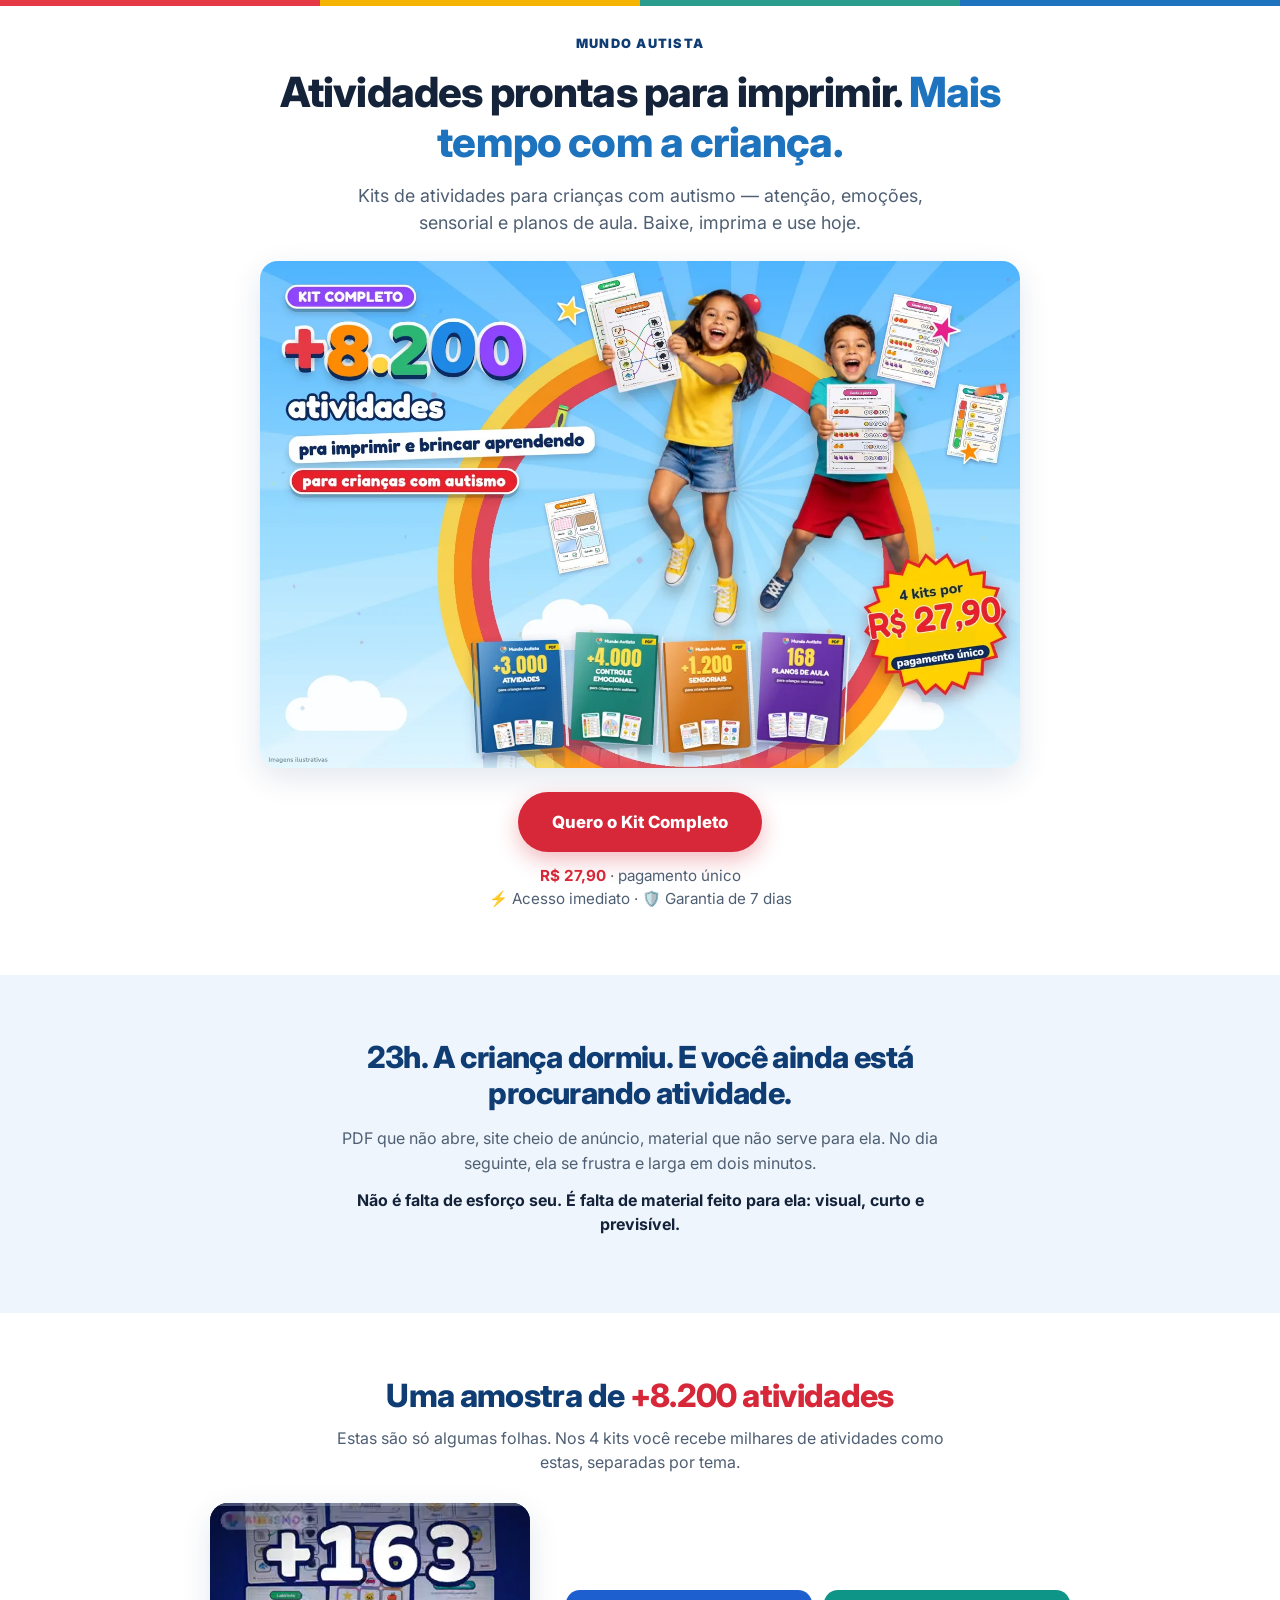
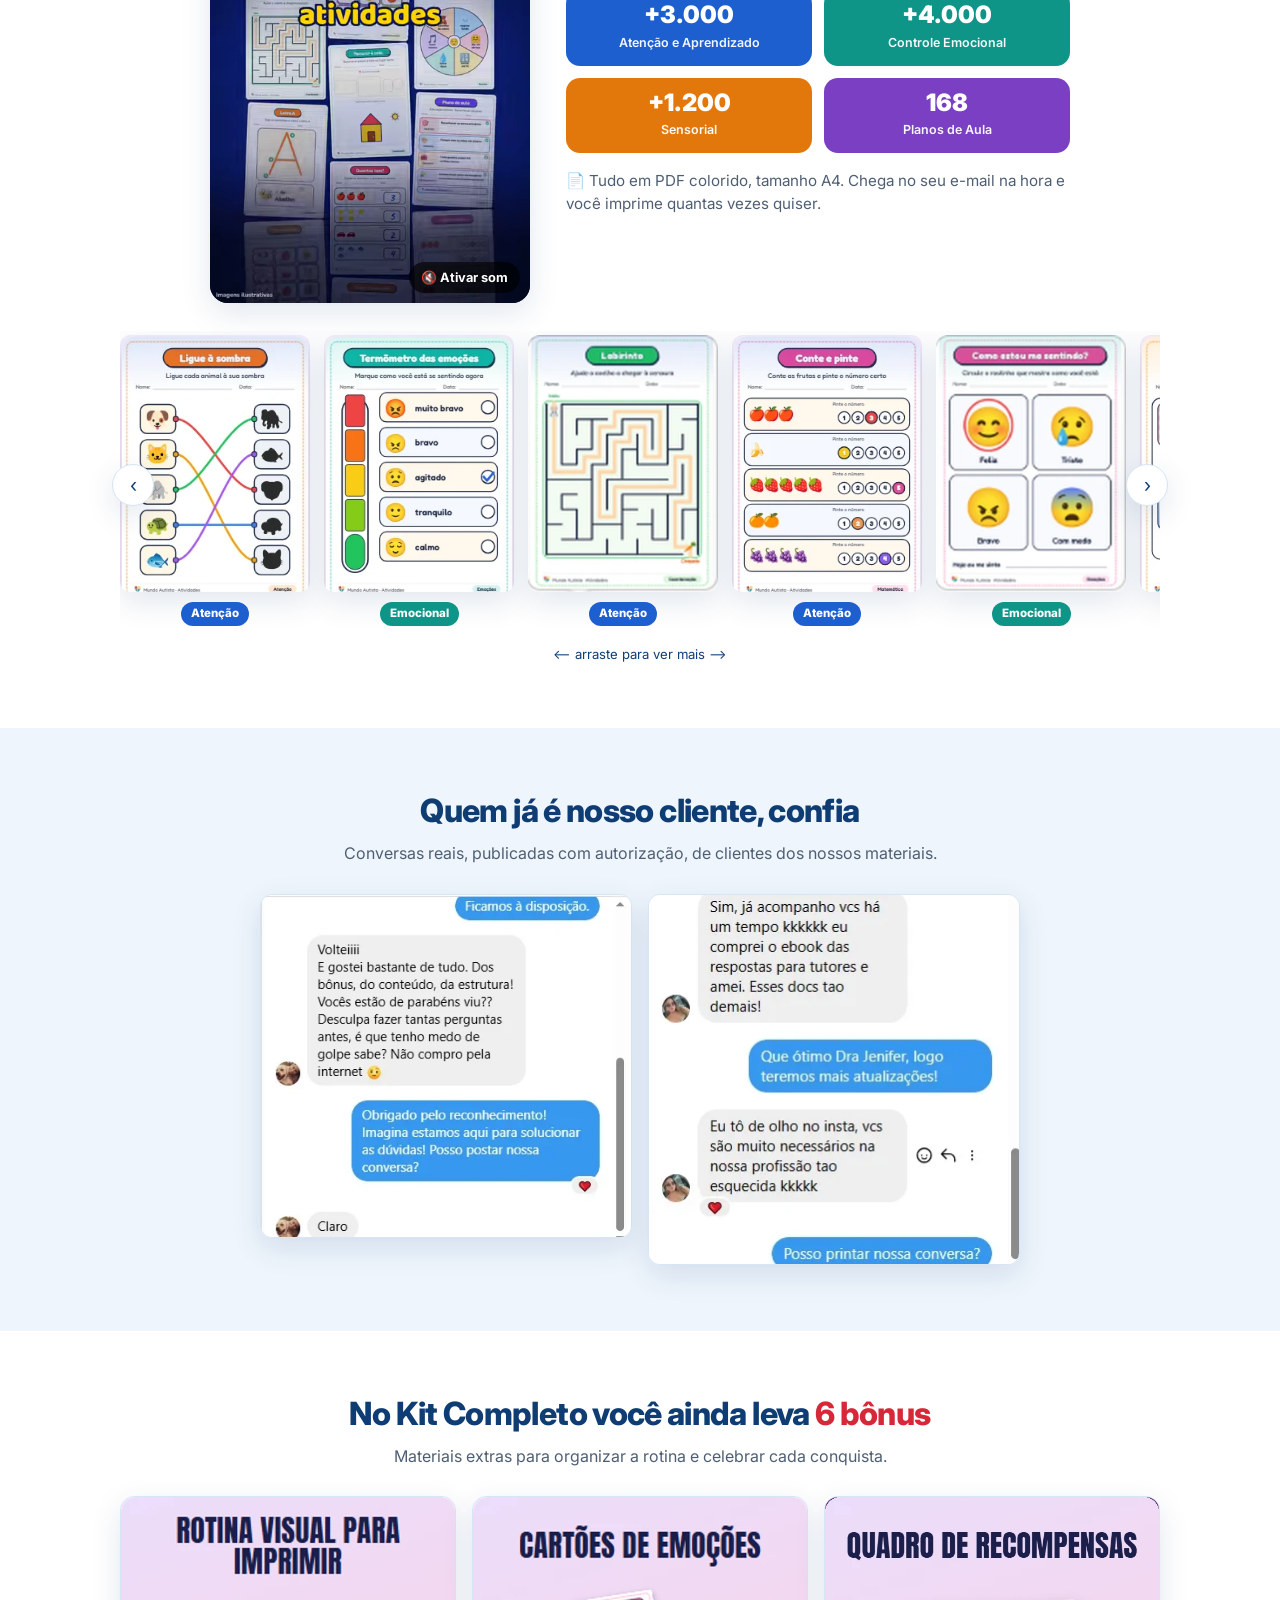
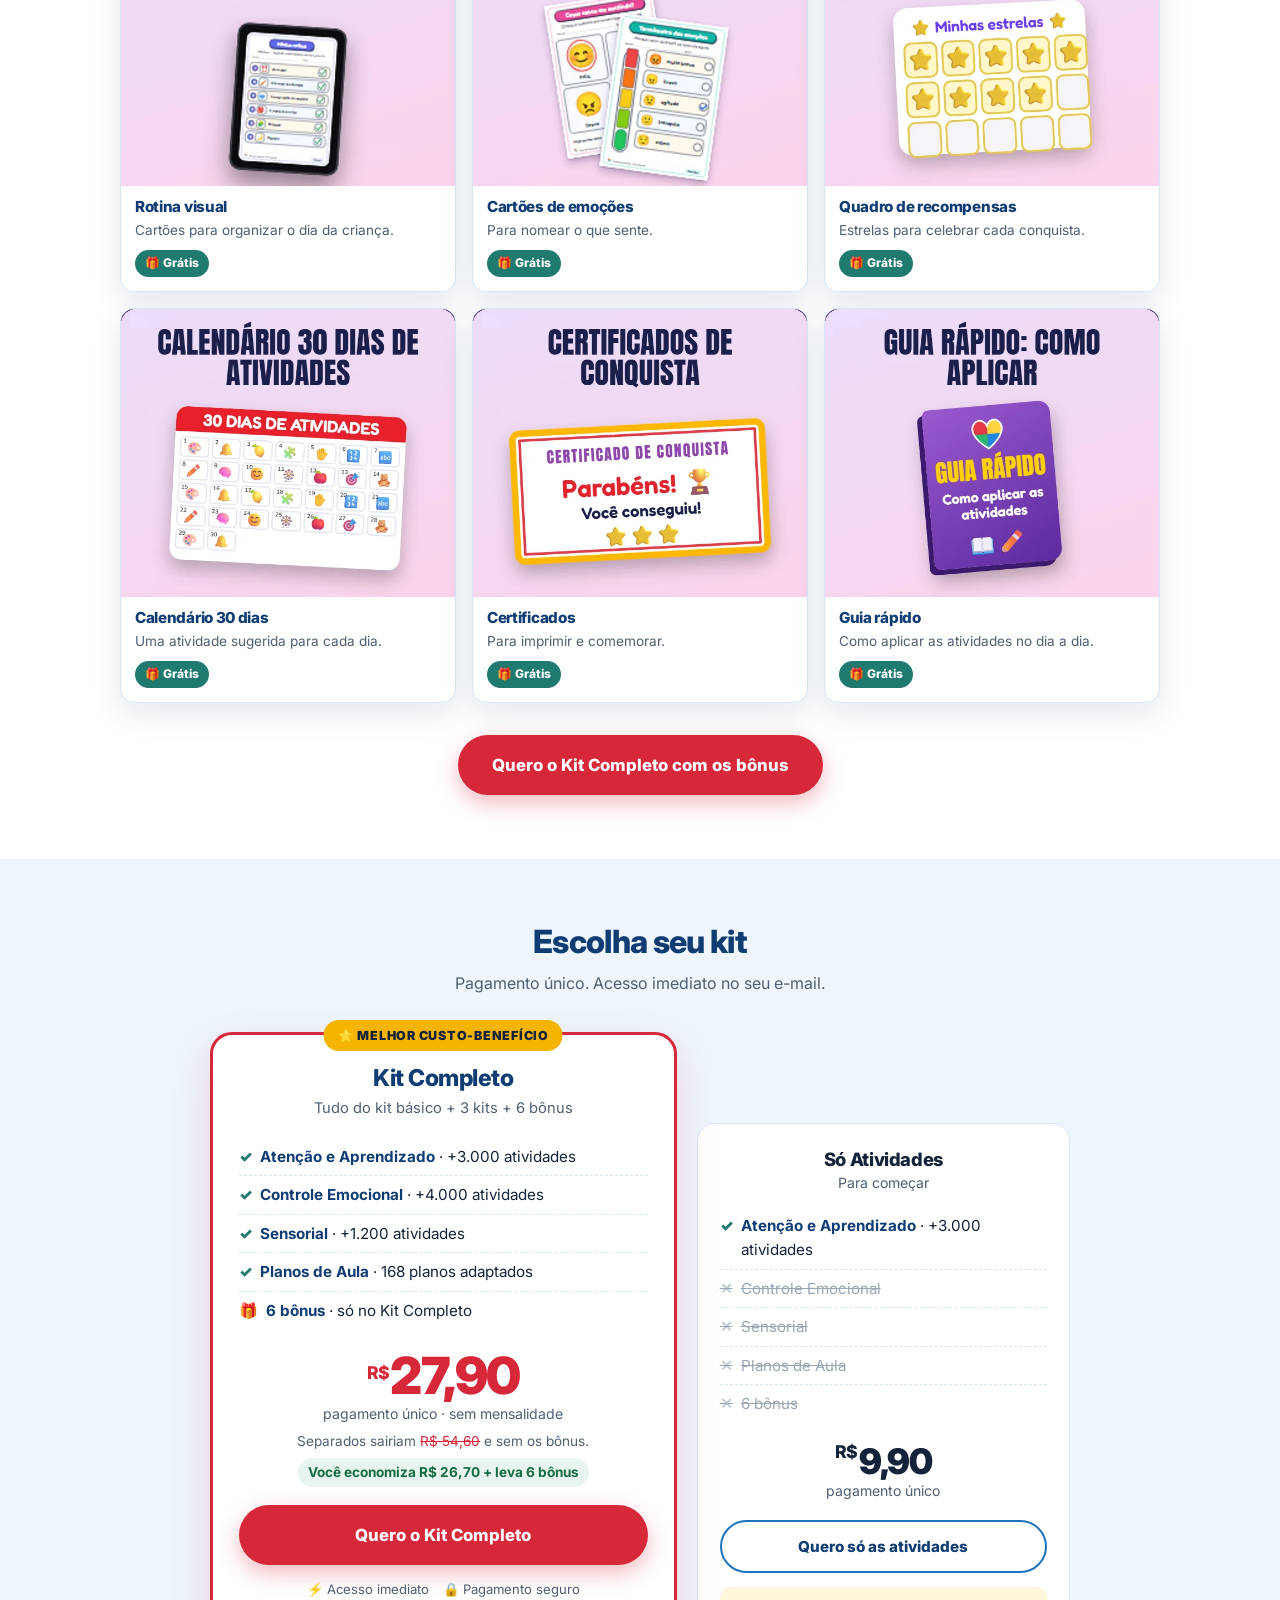
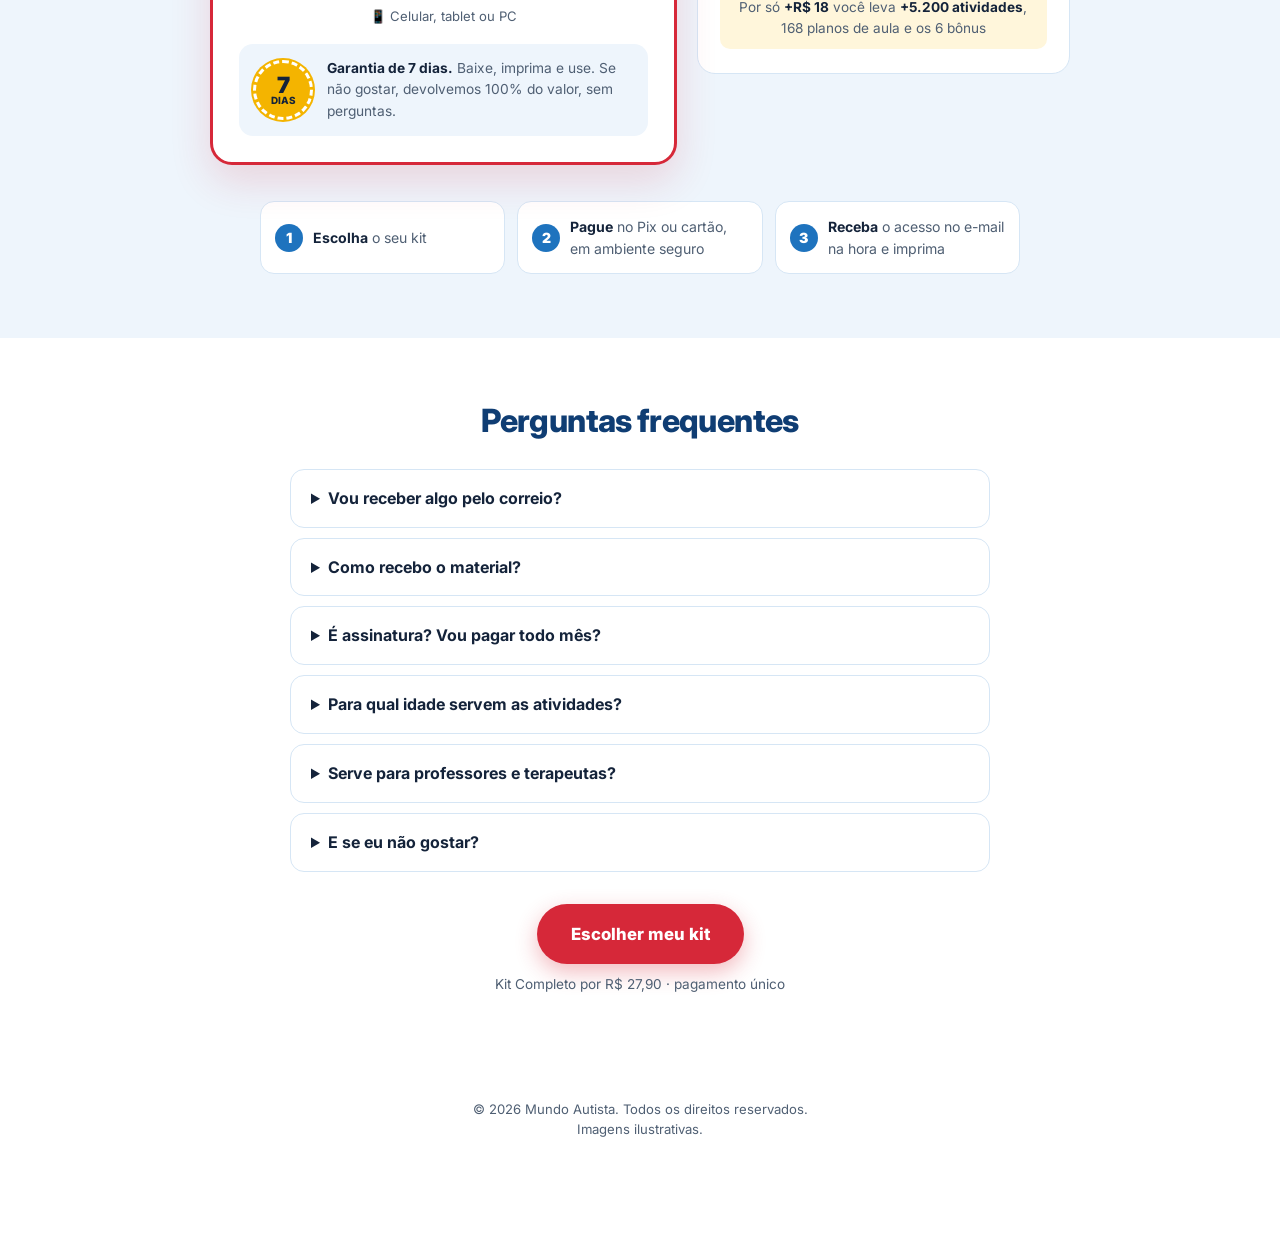
==== index.html @ b713f378 "Remove 3 prints de depoimento (Dr. Renan, contrato de hospedagem, Canva) Co-Authored-By: Claude Opus" ====
<!doctype html>
<html lang="pt-BR">
<head>
<meta charset="utf-8">
<meta name="viewport" content="width=device-width, initial-scale=1">
<title>Mundo Autista — Atividades prontas para imprimir</title>
<meta name="description" content="Kits de atividades para crianças com autismo: atenção, emoções, sensorial e planos de aula. Baixe, imprima e use hoje. A partir de R$ 9,90.">
<link rel="preconnect" href="https://fonts.googleapis.com">
<link rel="preconnect" href="https://fonts.gstatic.com" crossorigin>
<link href="https://fonts.googleapis.com/css2?family=Inter:wght@400;600;700;800;900&display=swap" rel="stylesheet">
<style>
:root {
  --azul:        #1E73BE;
  --azul-escuro: #0F3D73;
  --azul-50:     #EEF5FC;
  --azul-100:    #DCEBF8;
  --borda:       #D6E6F5;
  --texto:       #14233A;
  --texto-suave: #4F5F73;

  /* Cores do criativo: preço e compra */
  --vermelho:    #D62839;
  --vermelho-esc:#B01E2E;
  --amarelo:     #F4B400;
  --verde:       #1F7A70;

  --puzzle: linear-gradient(90deg, #E63946 0 25%, #F4B400 25% 50%, #2A9D8F 50% 75%, #1E73BE 75%);
  --fonte: Inter, 'Segoe UI', -apple-system, sans-serif;
  --raio: 18px;
  --sombra: 0 10px 30px rgba(15, 61, 115, 0.12);
  --secao: 64px;
}

* { box-sizing: border-box; margin: 0; padding: 0; }
body { font-family: var(--fonte); color: var(--texto); background: #fff; line-height: 1.55; }
body::before { content: ""; display: block; height: 6px; background: var(--puzzle); }
img, video { max-width: 100%; display: block; }
h1, h2, h3, h4 { font-weight: 800; letter-spacing: -0.02em; line-height: 1.2; }

.container { max-width: 1080px; margin: 0 auto; padding: 0 20px; }
section { padding: var(--secao) 0; }
.suave { background: var(--azul-50); }
.titulo { text-align: center; font-size: 2rem; color: var(--azul-escuro); margin-bottom: 10px; }
.titulo mark { background: none; color: var(--vermelho); }
.sub { text-align: center; color: var(--texto-suave); max-width: 620px; margin: 0 auto; }

/* Botão de compra */
.btn {
  display: inline-block; background: var(--vermelho); color: #fff; text-decoration: none;
  font-weight: 800; font-size: 1.05rem; padding: 17px 34px; border-radius: 999px;
  box-shadow: 0 8px 22px rgba(214, 40, 57, 0.32); transition: transform .15s ease, background .15s ease;
}
.btn:hover { transform: translateY(-2px); background: var(--vermelho-esc); }
.btn.bloco { display: block; text-align: center; width: 100%; }
.btn.secundario { background: #fff; color: var(--azul-escuro); border: 2px solid var(--azul); box-shadow: none; padding: 13px 24px; font-size: 0.95rem; }
.btn.secundario:hover { background: var(--azul-50); }
.cta { text-align: center; margin-top: 32px; }
.nota { margin-top: 10px; font-size: 0.85rem; color: var(--texto-suave); }

/* Hero */
.hero { padding: 28px 0 var(--secao); text-align: center; }
.marca { font-weight: 900; font-size: 0.8rem; letter-spacing: 0.1em; text-transform: uppercase; color: var(--azul-escuro); margin-bottom: 14px; }
.hero h1 { font-size: 2.6rem; max-width: 760px; margin: 0 auto 14px; }
.hero h1 span { color: var(--azul); }
.hero .sub { font-size: 1.12rem; margin-bottom: 24px; }
.preco-hero { margin-top: 12px; font-size: 0.95rem; color: var(--texto-suave); }
.preco-hero strong { color: var(--vermelho); }
.hero .mockup { width: 100%; height: auto; max-width: 760px; margin: 4px auto 24px; border-radius: var(--raio); box-shadow: var(--sombra); }

/* Dor + vídeo */
.dor { max-width: 680px; margin: 0 auto; text-align: center; }
.dor h2 { font-size: 1.9rem; color: var(--azul-escuro); margin-bottom: 14px; }
.dor p { color: var(--texto-suave); margin-bottom: 12px; }
.dor p strong { color: var(--texto); }

.video { position: relative; border-radius: var(--raio); overflow: hidden; box-shadow: var(--sombra); background: #0F1B2D; }
.video video { width: 100%; height: auto; }
.video.vertical { aspect-ratio: 9 / 16; }
.video.quadrado { aspect-ratio: 1 / 1; }
.video video { width: 100%; height: 100%; object-fit: cover; }
.som {
  position: absolute; right: 10px; bottom: 10px; border: 0; cursor: pointer;
  background: rgba(0,0,0,0.65); color: #fff; font: 700 0.8rem var(--fonte);
  padding: 8px 12px; border-radius: 999px;
}

/* Carrossel */
.carrossel-wrap { position: relative; margin-top: 28px; }
.carrossel {
  display: flex; gap: 14px; overflow-x: auto; scroll-snap-type: x mandatory;
  padding: 4px 4px 12px; cursor: grab; user-select: none; scrollbar-width: none;
}
.carrossel::-webkit-scrollbar { display: none; }
.carrossel.arrastando { cursor: grabbing; scroll-snap-type: none; }
.carrossel img { width: 190px; height: auto; border-radius: 10px; box-shadow: var(--sombra); pointer-events: none; }
.seta {
  position: absolute; top: 50%; transform: translateY(-50%); z-index: 5;
  width: 42px; height: 42px; border-radius: 50%; border: 1px solid var(--borda);
  background: #fff; box-shadow: var(--sombra); cursor: pointer;
  font-size: 1.2rem; color: var(--azul-escuro); font-family: inherit;
}
.seta.esq { left: -8px; } .seta.dir { right: -8px; }
.dica { text-align: center; font-size: 0.82rem; color: var(--azul-escuro); margin-top: 6px; }


/* Amostra: números por kit + etiquetas nas folhas */
.amostra { display: grid; grid-template-columns: 320px 1fr; gap: 36px; align-items: center; max-width: 860px; margin: 28px auto 0; }
.video.retrato { aspect-ratio: 4 / 5; }
.numeros { display: grid; grid-template-columns: repeat(2, 1fr); gap: 12px; }
.amostra-txt { margin-top: 16px; color: var(--texto-suave); font-size: 0.95rem; }
.num { border-radius: 14px; padding: 12px 8px; text-align: center; color: #fff; }
.num strong { display: block; font-size: 1.5rem; font-weight: 900; line-height: 1.1; }
.num span { font-size: 0.78rem; font-weight: 600; opacity: 0.95; }
.n-atencao, .t-atencao { background: #1E5FD0; }
.n-emocional, .t-emocional { background: #0F9488; }
.n-sensorial, .t-sensorial { background: #E2780B; }
.n-planos, .t-planos { background: #7B3FC4; }
.folha { flex: 0 0 auto; scroll-snap-align: start; align-self: flex-start; }
.carrossel .folha img { width: 190px; aspect-ratio: 238 / 322; object-fit: cover; object-position: top; }
.tag { display: table; margin: 10px auto 0; color: #fff; font-size: 0.72rem; font-weight: 800; padding: 3px 10px; border-radius: 999px; }
.folha.mais {
  width: 190px; border-radius: 10px; text-decoration: none; color: #fff; padding: 20px;
  background: linear-gradient(160deg, var(--azul-escuro), var(--azul));
  display: flex; flex-direction: column; justify-content: center; align-items: center; text-align: center; gap: 6px; box-shadow: var(--sombra);
}
.folha.mais strong { font-size: 2.2rem; font-weight: 900; line-height: 1; }
.folha.mais span { font-size: 0.9rem; }
.folha.mais em { font-style: normal; font-weight: 800; margin-top: 10px; background: #fff; color: var(--azul-escuro); padding: 8px 14px; border-radius: 999px; font-size: 0.85rem; }
.formato { text-align: center; margin-top: 14px; font-size: 0.88rem; color: var(--texto-suave); }
@media (max-width: 860px) {
  .amostra { grid-template-columns: 1fr; gap: 20px; }
  .amostra .video { max-width: 340px; width: 100%; margin: 0 auto; }
  .amostra-txt { text-align: center; }
}
@media (max-width: 600px) {
  .carrossel .folha img, .folha.mais { width: 150px; }
}

/* Depoimentos */
.depoimentos { columns: 2; column-gap: 16px; margin-top: 28px; max-width: 760px; margin-left: auto; margin-right: auto; }
.depoimentos img { width: 100%; margin-bottom: 16px; break-inside: avoid; border-radius: 12px; border: 1px solid var(--borda); box-shadow: var(--sombra); }

/* Oferta */
.combo {
  position: relative; background: #fff; border: 3px solid var(--vermelho); border-radius: 22px;
  padding: 30px 26px 26px; box-shadow: 0 16px 40px rgba(214, 40, 57, 0.16);
}
.selo-top {
  position: absolute; top: -15px; left: 50%; transform: translateX(-50%); white-space: nowrap;
  background: var(--amarelo); color: var(--texto); font-weight: 900; font-size: 0.78rem;
  letter-spacing: 0.06em; text-transform: uppercase; padding: 6px 14px; border-radius: 999px;
}
.combo h3 { font-size: 1.45rem; text-align: center; color: var(--azul-escuro); }
.combo .resumo { text-align: center; color: var(--texto-suave); font-size: 0.92rem; margin: 4px 0 18px; }
.lista { list-style: none; margin-bottom: 20px; }
.lista li { padding: 7px 0; border-bottom: 1px dashed var(--borda); font-size: 0.95rem; display: flex; gap: 8px; }
.lista li:last-child { border-bottom: 0; }
.lista li::before { content: "✓"; color: var(--verde); font-weight: 900; }
.lista li.extra::before { content: "🎁"; }
.lista b { color: var(--azul-escuro); }
.preco { text-align: center; margin-bottom: 18px; }
.preco .de { color: var(--texto-suave); font-size: 0.95rem; }
.preco .de s { color: var(--vermelho); }
.preco .por { font-size: 3.2rem; font-weight: 900; color: var(--vermelho); letter-spacing: -0.03em; line-height: 1.05; }
.preco .por small { font-size: 1.1rem; font-weight: 800; vertical-align: 0.9em; margin-right: 2px; }
.preco .economia { margin-top: 6px; font-size: 0.85rem; color: var(--texto-suave); }
.preco .economia s { color: var(--vermelho); }
.preco .economize { display: inline-block; margin-top: 6px; background: #E8F5EE; color: #146C43; padding: 4px 10px; border-radius: 999px; font-size: 0.85rem; }
.preco .unico { font-size: 0.88rem; color: var(--texto-suave); }
.confianca { display: flex; flex-wrap: wrap; justify-content: center; gap: 6px 14px; margin-top: 14px; font-size: 0.82rem; color: var(--texto-suave); }

.garantia { display: flex; gap: 14px; align-items: center; margin-top: 18px; padding: 14px; background: var(--azul-50); border-radius: 14px; font-size: 0.86rem; color: var(--texto-suave); }
.garantia strong { color: var(--texto); }
.selo-7 {
  flex-shrink: 0; width: 60px; height: 60px; border-radius: 50%; background: var(--amarelo); color: var(--texto);
  display: flex; flex-direction: column; align-items: center; justify-content: center; line-height: 1;
  border: 3px dashed #fff; box-shadow: 0 0 0 2px var(--amarelo);
}
.selo-7 strong { font-size: 1.4rem; font-weight: 900; }
.selo-7 span { font-size: 0.62rem; font-weight: 800; text-transform: uppercase; }

.avulsos-titulo { font-size: 1rem; text-align: center; color: var(--texto-suave); margin: 40px 0 16px; font-weight: 700; }
.avulsos { display: grid; grid-template-columns: repeat(4, 1fr); gap: 14px; }
.kit { background: #fff; border: 1px solid var(--borda); border-radius: 14px; overflow: hidden; display: flex; flex-direction: column; }
.kit img { width: 100%; aspect-ratio: 300 / 338; object-fit: cover; }
.kit .info { padding: 12px 14px 14px; display: flex; flex-direction: column; gap: 8px; flex: 1; }
.kit h4 { font-size: 0.95rem; color: var(--azul-escuro); }
.kit .qtd { font-size: 0.82rem; color: var(--texto-suave); }
.kit .valor { font-weight: 900; font-size: 1.25rem; color: var(--texto); margin-top: auto; }


/* Duas opções: completo (destaque) x básico */
.oferta { display: grid; grid-template-columns: 1.25fr 1fr; gap: 20px; align-items: center; max-width: 860px; margin: 36px auto 0; }
.basico { background: #fff; border: 1px solid var(--borda); border-radius: 18px; padding: 24px 22px; }
.basico h3 { font-size: 1.15rem; text-align: center; color: var(--texto); }
.basico .resumo { text-align: center; color: var(--texto-suave); font-size: 0.88rem; margin: 2px 0 14px; }
.lista li.nao { color: #9AA6B4; text-decoration: line-through; }
.lista li.nao::before { content: "✕"; color: #C3CBD5; }
.preco .por.pequeno { font-size: 2.2rem; color: var(--texto); }
.diferenca { margin-top: 14px; font-size: 0.85rem; color: var(--texto-suave); text-align: center; background: #FFF6DB; border-radius: 10px; padding: 10px; }
.diferenca strong { color: var(--texto); }
.outros { max-width: 860px; margin: 28px auto 0; }
.outros summary { cursor: pointer; text-align: center; color: var(--texto-suave); font-size: 0.9rem; font-weight: 600; text-decoration: underline; list-style: none; }
.outros summary::-webkit-details-marker { display: none; }
.outros .avulsos { grid-template-columns: repeat(3, 1fr); margin-top: 16px; }
@media (max-width: 860px) {
  .oferta { grid-template-columns: 1fr; max-width: 480px; }
  .outros .avulsos { grid-template-columns: repeat(2, 1fr); }
}

/* Como comprar */
.passos { list-style: none; counter-reset: p; display: grid; grid-template-columns: repeat(3, 1fr); gap: 12px; max-width: 760px; margin: 36px auto 0; }
.passos li { counter-increment: p; background: #fff; border: 1px solid var(--borda); border-radius: 14px; padding: 14px; font-size: 0.88rem; color: var(--texto-suave); display: flex; gap: 10px; align-items: center; }
.passos li::before { content: counter(p); flex-shrink: 0; width: 28px; height: 28px; border-radius: 50%; background: var(--azul); color: #fff; font-weight: 900; display: flex; align-items: center; justify-content: center; }
.passos strong { color: var(--texto); }
@media (max-width: 600px) { .passos { grid-template-columns: 1fr; } }

/* Bônus */
.bonus-grid { display: grid; grid-template-columns: repeat(3, 1fr); gap: 16px; margin-top: 28px; }
.bonus { background: #fff; border-radius: 14px; overflow: hidden; border: 1px solid var(--borda); box-shadow: var(--sombra); }
.bonus .conteudo { padding: 12px 14px 14px; }
.bonus h4 { font-size: 0.95rem; color: var(--azul-escuro); margin-bottom: 4px; }
.bonus p { font-size: 0.85rem; color: var(--texto-suave); margin-bottom: 8px; }
.bonus .gratis { display: inline-block; background: var(--verde); color: #fff; font-weight: 800; font-size: 0.75rem; padding: 4px 10px; border-radius: 999px; }

/* FAQ */
.faq { max-width: 700px; margin: 28px auto 0; }
.faq details { background: #fff; border: 1px solid var(--borda); border-radius: 14px; padding: 16px 20px; margin-bottom: 10px; }
.faq summary { font-weight: 700; cursor: pointer; }
.faq p { margin-top: 8px; color: var(--texto-suave); font-size: 0.95rem; }

.legais { margin-bottom: 8px; }
.legais a { color: var(--texto-suave); margin: 0 8px; }
footer { padding: 32px 0 96px; text-align: center; font-size: 0.82rem; color: var(--texto-suave); }

/* Barra fixa de compra (celular) */
.barra {
  position: fixed; left: 0; right: 0; bottom: 0; z-index: 50; display: none;
  background: #fff; border-top: 1px solid var(--borda); box-shadow: 0 -6px 20px rgba(15,61,115,0.12);
  padding: 10px 16px; align-items: center; gap: 12px; transform: translateY(110%); transition: transform .3s ease;
}
.barra.on { transform: translateY(0); }
.barra .txt { font-size: 0.8rem; line-height: 1.25; color: var(--texto-suave); }
.barra .txt strong { display: block; font-size: 1.1rem; color: var(--vermelho); }
.barra .btn { padding: 12px 20px; font-size: 0.95rem; margin-left: auto; white-space: nowrap; }

/* Acessibilidade */
:where(a, button, summary, [tabindex]):focus-visible { outline: 3px solid var(--azul-escuro); outline-offset: 3px; }
@media (prefers-reduced-motion: reduce) {
  *, *::before, *::after { animation: none !important; transition: none !important; scroll-behavior: auto !important; }
}

/* Responsivo */
@media (max-width: 860px) {
  :root { --secao: 44px; }
  .hero h1 { font-size: 1.85rem; }
  .hero .sub { display: none; }
  .hero h1 { margin-bottom: 16px; }
  .titulo, .dor h2 { font-size: 1.55rem; }
  .avulsos { grid-template-columns: repeat(2, 1fr); }
  .bonus-grid { grid-template-columns: repeat(2, 1fr); gap: 12px; }
  .depoimentos { columns: auto; display: flex; gap: 12px; overflow-x: auto; scroll-snap-type: x mandatory; padding-bottom: 8px; }
  .depoimentos img { flex: 0 0 80%; width: 80%; margin: 0; scroll-snap-align: center; align-self: flex-start; }
  .barra { display: flex; }
}
@media (max-width: 600px) {
  .seta { display: none; }
  .combo { padding: 28px 18px 20px; }
  .preco .por { font-size: 2.8rem; }
  .bonus p { display: none; }
}
</style>
</head>
<body>

<main>
<!-- 1. HERO -->
<section class="hero">
  <div class="container">
    <p class="marca">Mundo Autista</p>
    <h1>Atividades prontas para imprimir. <span>Mais tempo com a criança.</span></h1>
    <p class="sub">Kits de atividades para crianças com autismo — atenção, emoções, sensorial e planos de aula. Baixe, imprima e use hoje.</p>
    <picture>
      <source media="(max-width: 600px)" srcset="img/hero-mobile.webp" width="800" height="800">
      <img class="mockup" src="img/hero-desktop.webp" alt="Kit Completo Mundo Autista: 4 kits com +8.200 atividades por R$ 27,90" width="1440" height="960" fetchpriority="high">
    </picture>
    <a class="btn" href="#oferta">Quero o Kit Completo</a>
    <p class="preco-hero"><strong>R$ 27,90</strong> · pagamento único<br>⚡ Acesso imediato · 🛡️ Garantia de 7 dias</p>
  </div>
</section>

<!-- 2. DOR (o vídeo da dor já é o anúncio: aqui só reforça em 3 linhas) -->
<section class="suave">
  <div class="container dor">
    <h2>23h. A criança dormiu. E você ainda está procurando atividade.</h2>
    <p>PDF que não abre, site cheio de anúncio, material que não serve para ela. No dia seguinte, ela se frustra e larga em dois minutos.</p>
    <p><strong>Não é falta de esforço seu. É falta de material feito para ela: visual, curto e previsível.</strong></p>
  </div>
</section>

<!-- 3. PRÉVIAS -->
<section>
  <div class="container">
    <h2 class="titulo">Uma amostra de <mark>+8.200 atividades</mark></h2>
    <p class="sub">Estas são só algumas folhas. Nos 4 kits você recebe milhares de atividades como estas, separadas por tema.</p>
    <div class="amostra">
      <div class="video retrato">
        <video poster="img/poster-produto.webp" muted loop playsinline preload="metadata"><source src="video/produto.webm" type="video/webm"><source src="video/produto.mp4" type="video/mp4"></video>
        <button class="som" type="button">🔇 Ativar som</button>
      </div>
      <div>
    <div class="numeros">
        <div class="num n-atencao"><strong>+3.000</strong><span>Atenção e Aprendizado</span></div>
        <div class="num n-emocional"><strong>+4.000</strong><span>Controle Emocional</span></div>
        <div class="num n-sensorial"><strong>+1.200</strong><span>Sensorial</span></div>
        <div class="num n-planos"><strong>168</strong><span>Planos de Aula</span></div>
      </div>
        <p class="amostra-txt">📄 Tudo em PDF colorido, tamanho A4. Chega no seu e-mail na hora e você imprime quantas vezes quiser.</p>
      </div>
    </div>
    <div class="carrossel-wrap">
      <button class="seta esq" type="button" aria-label="Anterior" data-dir="-1">‹</button>
      <div class="carrossel" id="carrossel" tabindex="0" aria-label="Prévias das atividades">
        <figure class="folha"><img loading="lazy" decoding="async" src="img/previa-1.webp" alt="Ligue à sombra"><figcaption class="tag t-atencao">Atenção</figcaption></figure>
        <figure class="folha"><img loading="lazy" decoding="async" src="img/previa-3.webp" alt="Termômetro das emoções"><figcaption class="tag t-emocional">Emocional</figcaption></figure>
        <figure class="folha"><img loading="lazy" decoding="async" src="img/previa-10.webp" alt="Labirinto"><figcaption class="tag t-atencao">Atenção</figcaption></figure>
        <figure class="folha"><img loading="lazy" decoding="async" src="img/previa-2.webp" alt="Conte e pinte"><figcaption class="tag t-atencao">Atenção</figcaption></figure>
        <figure class="folha"><img loading="lazy" decoding="async" src="img/previa-6.webp" alt="Como estou me sentindo"><figcaption class="tag t-emocional">Emocional</figcaption></figure>
        <figure class="folha"><img loading="lazy" decoding="async" src="img/previa-4.webp" alt="Toque e descubra"><figcaption class="tag t-sensorial">Sensorial</figcaption></figure>
        <figure class="folha"><img loading="lazy" decoding="async" src="img/previa-11.webp" alt="Letra A"><figcaption class="tag t-atencao">Atenção</figcaption></figure>
        <figure class="folha"><img loading="lazy" decoding="async" src="img/previa-7.webp" alt="Roda da calma"><figcaption class="tag t-emocional">Emocional</figcaption></figure>
        <figure class="folha"><img loading="lazy" decoding="async" src="img/previa-12.webp" alt="Ligue a vogal"><figcaption class="tag t-atencao">Atenção</figcaption></figure>
        <figure class="folha"><img loading="lazy" decoding="async" src="img/previa-8.webp" alt="Que som é esse"><figcaption class="tag t-sensorial">Sensorial</figcaption></figure>
        <figure class="folha"><img loading="lazy" decoding="async" src="img/previa-9.webp" alt="Complete o padrão"><figcaption class="tag t-atencao">Atenção</figcaption></figure>
        <figure class="folha"><img loading="lazy" decoding="async" src="img/previa-5.webp" alt="Plano de aula"><figcaption class="tag t-planos">Planos de Aula</figcaption></figure>
        <a class="folha mais" href="#oferta" draggable="false"><strong>+8.200</strong><span>outras atividades nos 4 kits</span><em>Ver os kits →</em></a>
      </div>
      <button class="seta dir" type="button" aria-label="Próximo" data-dir="1">›</button>
    </div>
    <p class="dica" aria-hidden="true">⟵ arraste para ver mais ⟶</p>
  </div>
</section>

<!-- 4. PROVA SOCIAL (antes do preço: quebra o medo de golpe) -->
<section class="suave">
  <div class="container">
    <h2 class="titulo">Quem já é nosso cliente, confia</h2>
    <p class="sub">Conversas reais, publicadas com autorização, de clientes dos nossos materiais.</p>
    <div class="depoimentos">
      <img loading="lazy" decoding="async" src="img/depoimento-1.webp" alt="Cliente elogiando os bônus, o conteúdo e a estrutura">
      <img loading="lazy" decoding="async" src="img/depoimento-5.webp" alt="Cliente que já acompanha e comprou outro material">
    </div>
  </div>
</section>

<!-- 5. BÔNUS (antes do preço: empilha valor) -->
<section>
  <div class="container">
    <h2 class="titulo">No Kit Completo você ainda leva <mark>6 bônus</mark></h2>
    <p class="sub">Materiais extras para organizar a rotina e celebrar cada conquista.</p>
    <div class="bonus-grid">
      <div class="bonus"><img loading="lazy" decoding="async" src="img/bonus-1.webp" alt="Rotina visual para imprimir"><div class="conteudo"><h4>Rotina visual</h4><p>Cartões para organizar o dia da criança.</p><span class="gratis">🎁 Grátis</span></div></div>
      <div class="bonus"><img loading="lazy" decoding="async" src="img/bonus-2.webp" alt="Cartões de emoções"><div class="conteudo"><h4>Cartões de emoções</h4><p>Para nomear o que sente.</p><span class="gratis">🎁 Grátis</span></div></div>
      <div class="bonus"><img loading="lazy" decoding="async" src="img/bonus-3.webp" alt="Quadro de recompensas"><div class="conteudo"><h4>Quadro de recompensas</h4><p>Estrelas para celebrar cada conquista.</p><span class="gratis">🎁 Grátis</span></div></div>
      <div class="bonus"><img loading="lazy" decoding="async" src="img/bonus-4.webp" alt="Calendário 30 dias de atividades"><div class="conteudo"><h4>Calendário 30 dias</h4><p>Uma atividade sugerida para cada dia.</p><span class="gratis">🎁 Grátis</span></div></div>
      <div class="bonus"><img loading="lazy" decoding="async" src="img/bonus-5.webp" alt="Certificados de conquista"><div class="conteudo"><h4>Certificados</h4><p>Para imprimir e comemorar.</p><span class="gratis">🎁 Grátis</span></div></div>
      <div class="bonus"><img loading="lazy" decoding="async" src="img/bonus-6.webp" alt="Guia rápido: como aplicar"><div class="conteudo"><h4>Guia rápido</h4><p>Como aplicar as atividades no dia a dia.</p><span class="gratis">🎁 Grátis</span></div></div>
    </div>
    <div class="cta">
      <a class="btn" href="#oferta">Quero o Kit Completo com os bônus</a>
    </div>
  </div>
</section>

<!-- 6. OFERTA -->
<section class="suave" id="oferta">
  <div class="container">
    <h2 class="titulo">Escolha seu kit</h2>
    <p class="sub">Pagamento único. Acesso imediato no seu e-mail.</p>

    <div class="oferta">
      <!-- Vídeo dos kits: volta aqui quando o criativo tiver o preço "separados" corrigido (soma real R$ 54,60).
      <div class="video quadrado">
        <video poster="img/poster-kits.webp" muted loop playsinline preload="metadata"><source src="video/kits.webm" type="video/webm"><source src="video/kits.mp4" type="video/mp4"></video>
        <button class="som" type="button">🔇 Ativar som</button>
      </div>
      -->
      <div class="combo">
        <span class="selo-top">⭐ Melhor custo-benefício</span>
        <h3>Kit Completo</h3>
        <p class="resumo">Tudo do kit básico + 3 kits + 6 bônus</p>
        <ul class="lista">
          <li><span><b>Atenção e Aprendizado</b> · +3.000 atividades</span></li>
          <li><span><b>Controle Emocional</b> · +4.000 atividades</span></li>
          <li><span><b>Sensorial</b> · +1.200 atividades</span></li>
          <li><span><b>Planos de Aula</b> · 168 planos adaptados</span></li>
          <li class="extra"><span><b>6 bônus</b> · só no Kit Completo</span></li>
        </ul>
        <div class="preco">
          <div class="por"><small>R$</small>27,90</div>
          <div class="unico">pagamento único · sem mensalidade</div>
          <div class="economia">Separados sairiam <s>R$ 54,60</s> e sem os bônus.<br><strong class="economize">Você economiza R$ 26,70 + leva 6 bônus</strong></div>
        </div>
        <a class="btn bloco" href="#" data-checkout="completo">Quero o Kit Completo</a>
        <div class="confianca"><span>⚡ Acesso imediato</span><span>🔒 Pagamento seguro</span><span>📱 Celular, tablet ou PC</span></div>
        <div class="garantia">
          <div class="selo-7"><strong>7</strong><span>dias</span></div>
          <p><strong>Garantia de 7 dias.</strong> Baixe, imprima e use. Se não gostar, devolvemos 100% do valor, sem perguntas.</p>
        </div>
      </div>
      <div class="basico">
        <h3>Só Atividades</h3>
        <p class="resumo">Para começar</p>
        <ul class="lista">
          <li><span><b>Atenção e Aprendizado</b> · +3.000 atividades</span></li>
          <li class="nao"><span>Controle Emocional</span></li>
          <li class="nao"><span>Sensorial</span></li>
          <li class="nao"><span>Planos de Aula</span></li>
          <li class="nao"><span>6 bônus</span></li>
        </ul>
        <div class="preco"><div class="por pequeno"><small>R$</small>9,90</div><div class="unico">pagamento único</div></div>
        <a class="btn secundario bloco" href="#" data-checkout="atencao">Quero só as atividades</a>
        <p class="diferenca">Por só <strong>+R$ 18</strong> você leva <strong>+5.200 atividades</strong>, 168 planos de aula e os 6 bônus</p>
      </div>
    </div>


    <ol class="passos">
      <li><span><strong>Escolha</strong> o seu kit</span></li>
      <li><span><strong>Pague</strong> no Pix ou cartão, em ambiente seguro</span></li>
      <li><span><strong>Receba</strong> o acesso no e-mail na hora e imprima</span></li>
    </ol>
    <details class="outros">
      <summary>Quer só um dos outros kits? Ver kits avulsos</summary>
      <div class="avulsos">
      <div class="kit"><img loading="lazy" decoding="async" src="img/kit-2.webp" alt="Kit Controle Emocional"><div class="info"><h4>Controle Emocional</h4><span class="qtd">+4.000 atividades</span><span class="valor">R$ 14,90</span><a class="btn secundario" href="#" data-checkout="emocional">Comprar</a></div></div>
      <div class="kit"><img loading="lazy" decoding="async" src="img/kit-3.webp" alt="Kit Sensorial"><div class="info"><h4>Sensorial</h4><span class="qtd">+1.200 atividades</span><span class="valor">R$ 14,90</span><a class="btn secundario" href="#" data-checkout="sensorial">Comprar</a></div></div>
      <div class="kit"><img loading="lazy" decoding="async" src="img/kit-4.webp" alt="Kit Planos de Aula"><div class="info"><h4>Planos de Aula</h4><span class="qtd">168 planos</span><span class="valor">R$ 14,90</span><a class="btn secundario" href="#" data-checkout="planos">Comprar</a></div></div>
      </div>
    </details>
  </div>
</section>

<!-- 7. FAQ -->
<section>
  <div class="container">
    <h2 class="titulo">Perguntas frequentes</h2>
    <div class="faq">
      <details><summary>Vou receber algo pelo correio?</summary><p>Não. O material é digital (PDF): você baixa e imprime em casa ou numa papelaria, quantas vezes quiser.</p></details>
      <details><summary>Como recebo o material?</summary><p>Logo após o pagamento, o acesso chega no seu e-mail. Em minutos você já pode baixar e imprimir.</p></details>
      <details><summary>É assinatura? Vou pagar todo mês?</summary><p>Não. É pagamento único, sem mensalidade. O acesso é seu.</p></details>
      <details><summary>Para qual idade servem as atividades?</summary><p>Para a educação infantil e os primeiros anos, e podem ser adaptadas ao nível de cada criança.</p></details>
      <details><summary>Serve para professores e terapeutas?</summary><p>Sim. Dá para usar em casa, na sala de aula ou no consultório.</p></details>
      <details><summary>E se eu não gostar?</summary><p>Você tem 7 dias de garantia. Basta pedir e devolvemos 100% do valor.</p></details>
    </div>
    <div class="cta">
      <a class="btn" href="#oferta">Escolher meu kit</a>
      <p class="nota">Kit Completo por R$ 27,90 · pagamento único</p>
    </div>
  </div>
</section>
</main>

<footer>
  <div class="container">
    <p class="legais" id="legais"></p>
    © <span id="ano"></span> Mundo Autista. Todos os direitos reservados.<br>Imagens ilustrativas.
  </div>
</footer>

<div class="barra" id="barra">
  <div class="txt">Kit Completo<strong>R$ 27,90</strong></div>
  <a class="btn" href="#oferta">Escolher kit</a>
</div>

<script>
// ===== CONFIGURAÇÃO =====================================================
// Links de checkout de cada produto.
var CHECKOUT = {
  completo:  'https://pay.kiwify.com.br/RvSzxi7',
  atencao:   'https://pay.kiwify.com.br/yXoMQDB',
  emocional: '',
  sensorial: '',
  planos:    ''
};
// ID do Pixel da Meta (Gerenciador de Eventos). Vazio = pixel desligado.
var PIXEL_ID = '';
// Links do rodapé (a Meta exige política de privacidade em páginas de anúncio).
var LEGAIS = { 'Política de privacidade': '', 'Termos de uso': '', 'Contato': '' };
// ==========================================================================

// Pixel da Meta: PageView ao abrir, ViewContent ao ver a oferta, InitiateCheckout no clique
if (PIXEL_ID) {
  !function(f,b,e,v,n,t,s){if(f.fbq)return;n=f.fbq=function(){n.callMethod?n.callMethod.apply(n,arguments):n.queue.push(arguments)};if(!f._fbq)f._fbq=n;n.push=n;n.loaded=!0;n.version='2.0';n.queue=[];t=b.createElement(e);t.async=!0;t.src=v;s=b.getElementsByTagName(e)[0];s.parentNode.insertBefore(t,s)}(window,document,'script','https://connect.facebook.net/en_US/fbevents.js');
  fbq('init', PIXEL_ID);
  fbq('track', 'PageView');
}
function rastreia(evento, dados) { if (window.fbq) fbq('track', evento, dados); }

// Botões de compra: link real + UTMs do anúncio repassadas ao checkout (atribuição de venda)
var VALORES = { completo: 27.90, atencao: 9.90, emocional: 14.90, sensorial: 14.90, planos: 14.90 };
document.querySelectorAll('[data-checkout]').forEach(function (a) {
  var chave = a.dataset.checkout, url = CHECKOUT[chave];
  if (!url) { a.href = '#oferta'; return; }
  if (location.search) url += (url.indexOf('?') < 0 ? '?' : '&') + location.search.slice(1);
  a.href = url; a.rel = 'noopener';
  a.addEventListener('click', function () {
    rastreia('InitiateCheckout', { content_name: chave, value: VALORES[chave], currency: 'BRL' });
  });
});

// Kits avulsos de R$ 14,90: só aparecem quando tiverem checkout
if (!CHECKOUT.emocional && !CHECKOUT.sensorial && !CHECKOUT.planos) {
  var outros = document.querySelector('.outros'); if (outros) outros.hidden = true;
}

// Rodapé legal: só mostra os links preenchidos
var legais = document.getElementById('legais');
Object.keys(LEGAIS).forEach(function (nome) {
  if (!LEGAIS[nome]) return;
  var a = document.createElement('a'); a.href = LEGAIS[nome]; a.textContent = nome; legais.appendChild(a);
});

document.getElementById('ano').textContent = new Date().getFullYear();

// Vídeos embutidos (só em preview.html): base64 -> Blob URL no formato que o navegador toca
document.querySelectorAll('video[data-embed]').forEach(function (v) {
  var tipo = v.canPlayType('video/webm; codecs="vp9, opus"') ? 'webm' : 'mp4';
  var el = document.getElementById(v.dataset.embed + '-' + tipo);
  if (!el) return;
  var bin = atob(el.textContent), buf = new Uint8Array(bin.length);
  for (var i = 0; i < bin.length; i++) buf[i] = bin.charCodeAt(i);
  v.src = URL.createObjectURL(new Blob([buf], { type: 'video/' + tipo }));
});

// Vídeos: tocam só quando aparecem na tela (economiza dados no 4G)
(function () {
  var vs = document.querySelectorAll('.video video');
  vs.forEach(function (v) { v.muted = true; });
  if (!('IntersectionObserver' in window)) { vs.forEach(function (v) { v.play().catch(function () {}); }); return; }
  var io = new IntersectionObserver(function (es) {
    es.forEach(function (e) { if (e.isIntersecting) e.target.play().catch(function () {}); else e.target.pause(); });
  }, { threshold: 0.25 });
  vs.forEach(function (v) { io.observe(v); });
})();

// Vídeos: botão de som
document.querySelectorAll('.video').forEach(function (box) {
  var v = box.querySelector('video'), b = box.querySelector('.som');
  b.addEventListener('click', function () {
    v.muted = !v.muted;
    if (!v.muted) { v.currentTime = 0; v.play(); }
    b.textContent = v.muted ? '🔇 Ativar som' : '🔊 Som ligado';
  });
});

// Carrossel: roda do mouse, arrastar, setas, teclado
(function () {
  var c = document.getElementById('carrossel');
  c.addEventListener('wheel', function (e) {
    if (Math.abs(e.deltaY) > Math.abs(e.deltaX)) {
      var max = c.scrollWidth - c.clientWidth;
      if ((e.deltaY > 0 && c.scrollLeft < max) || (e.deltaY < 0 && c.scrollLeft > 0)) { e.preventDefault(); c.scrollLeft += e.deltaY; }
    }
  }, { passive: false });
  var ativo = false, x0 = 0, s0 = 0;
  c.addEventListener('mousedown', function (e) { ativo = true; x0 = e.pageX; s0 = c.scrollLeft; c.classList.add('arrastando'); });
  window.addEventListener('mousemove', function (e) { if (ativo) c.scrollLeft = s0 - (e.pageX - x0); });
  window.addEventListener('mouseup', function () { if (ativo) { ativo = false; c.classList.remove('arrastando'); } });
  // Não segue o link do último card se a pessoa estava arrastando
  c.addEventListener('click', function (e) { if (Math.abs(c.scrollLeft - s0) > 5) e.preventDefault(); }, true);
  document.querySelectorAll('.seta').forEach(function (b) {
    b.addEventListener('click', function () { c.scrollBy({ left: 300 * +b.dataset.dir, behavior: 'smooth' }); });
  });
  c.addEventListener('keydown', function (e) {
    if (e.key === 'ArrowRight') c.scrollBy({ left: 200 });
    if (e.key === 'ArrowLeft') c.scrollBy({ left: -200 });
  });
})();

// Barra fixa: aparece depois do topo e some quando a oferta está na tela
(function () {
  var barra = document.getElementById('barra'), hero = document.querySelector('.hero'), oferta = document.getElementById('oferta');
  if (!('IntersectionObserver' in window)) return;
  var heroVisivel = true, ofertaVisivel = false;
  function atualiza() { barra.classList.toggle('on', !heroVisivel && !ofertaVisivel); }
  new IntersectionObserver(function (e) { heroVisivel = e[0].isIntersecting; atualiza(); }).observe(hero);
  var viu = false;
  new IntersectionObserver(function (e) {
    ofertaVisivel = e[0].isIntersecting; atualiza();
    if (ofertaVisivel && !viu) { viu = true; rastreia('ViewContent', { content_name: 'oferta', currency: 'BRL', value: 27.90 }); }
  }).observe(oferta);
})();
</script>
</body>
</html>
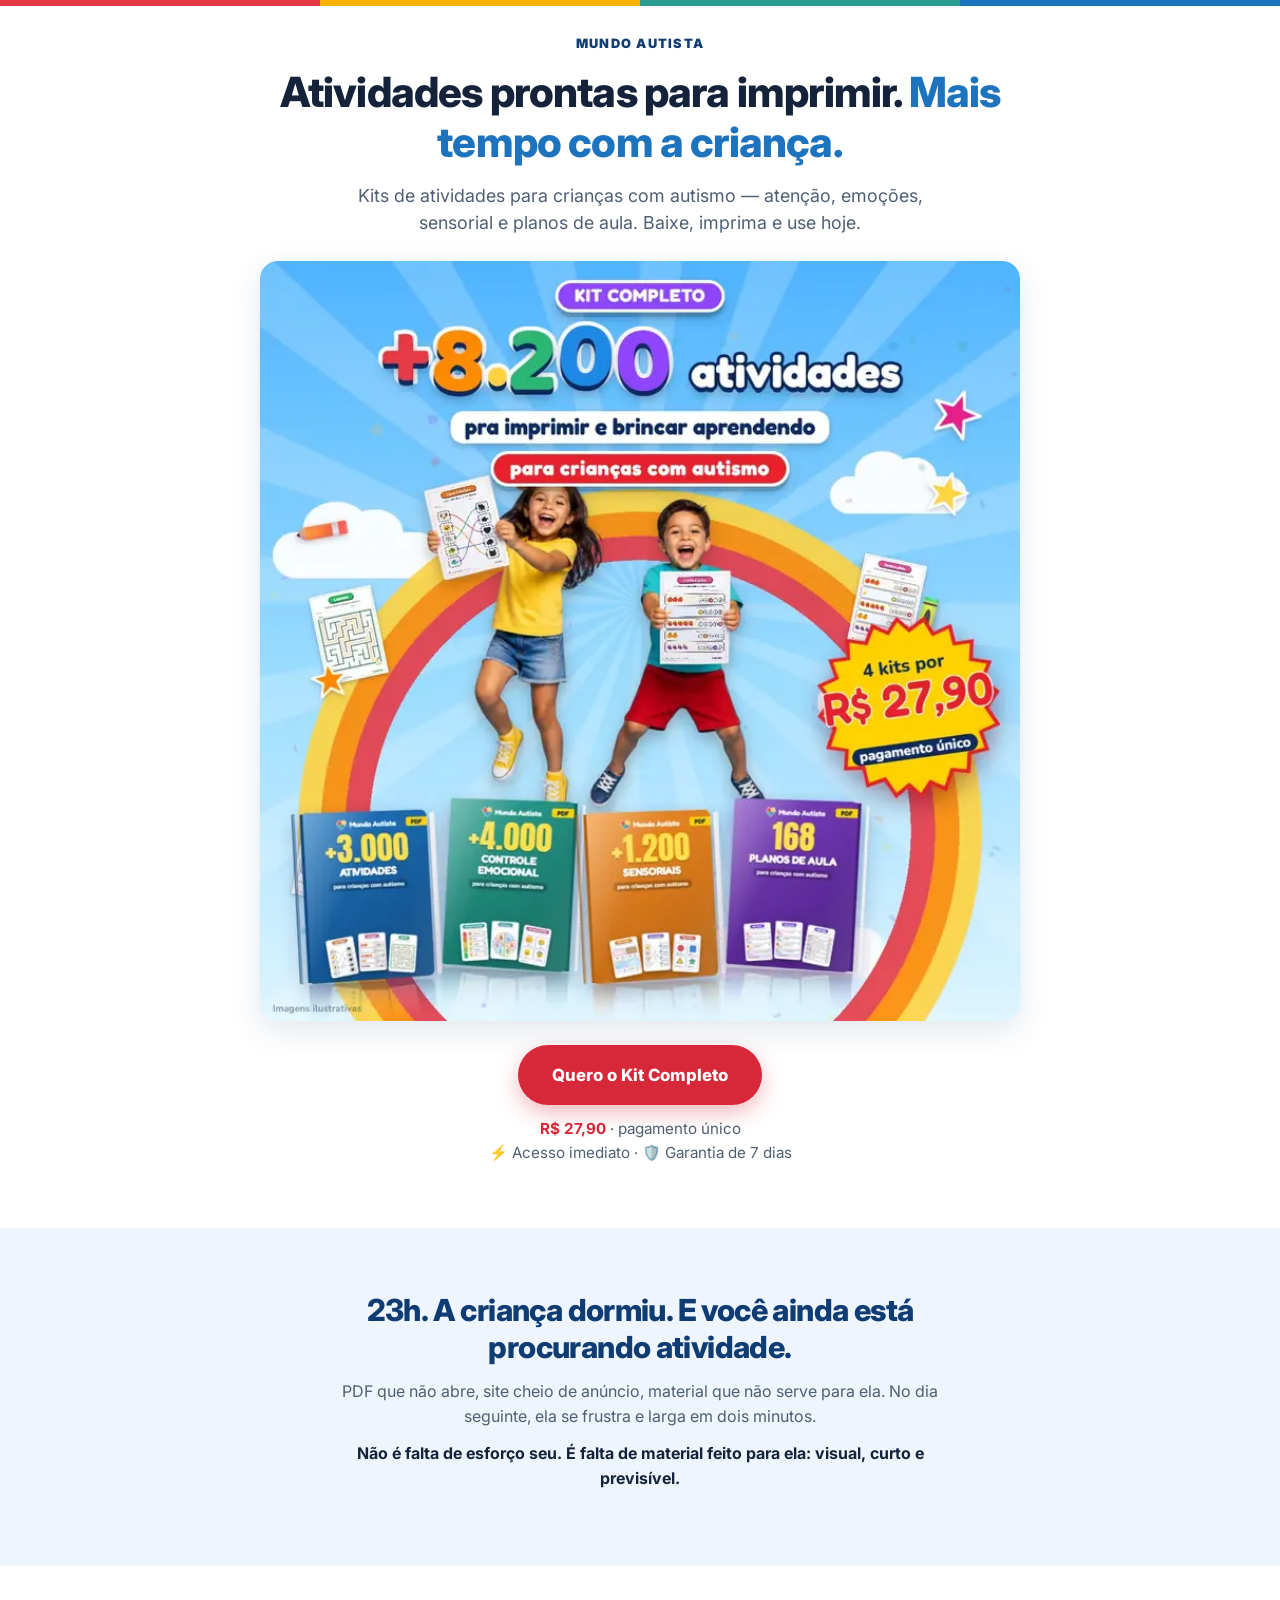
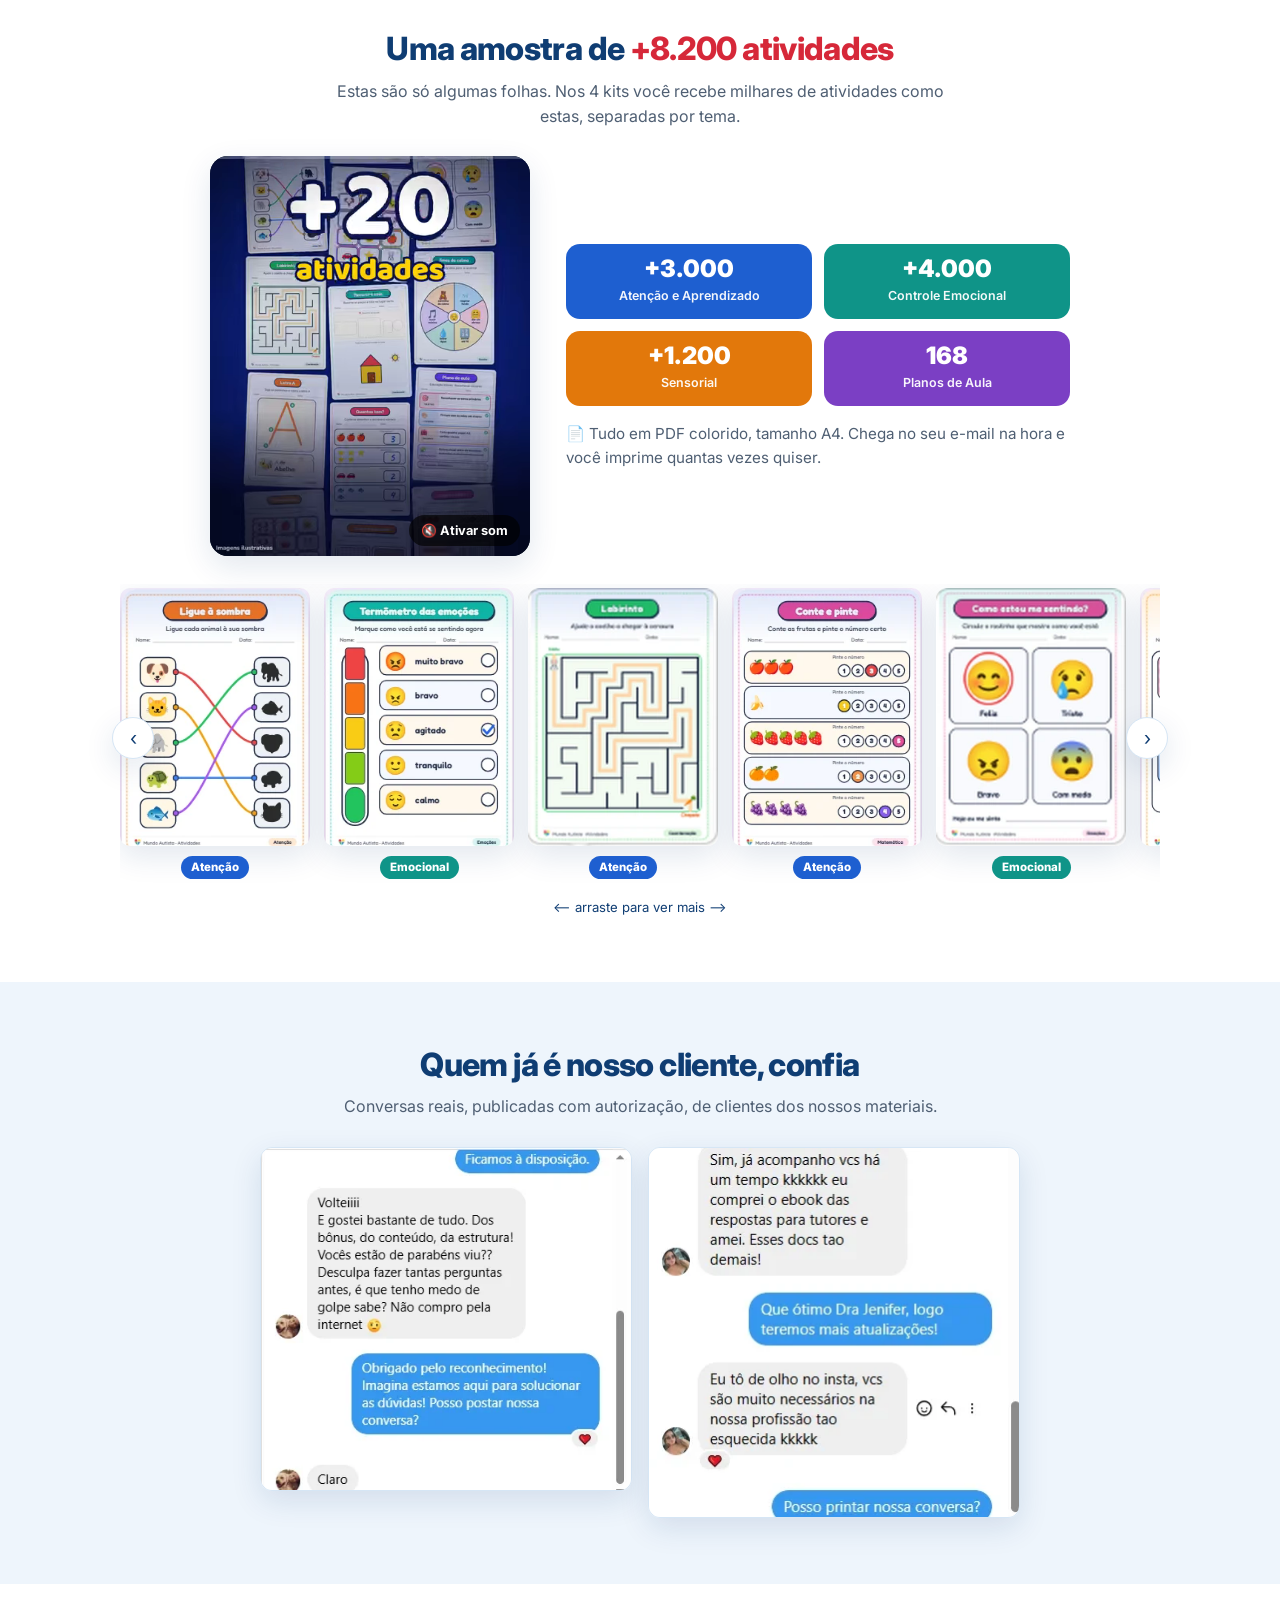
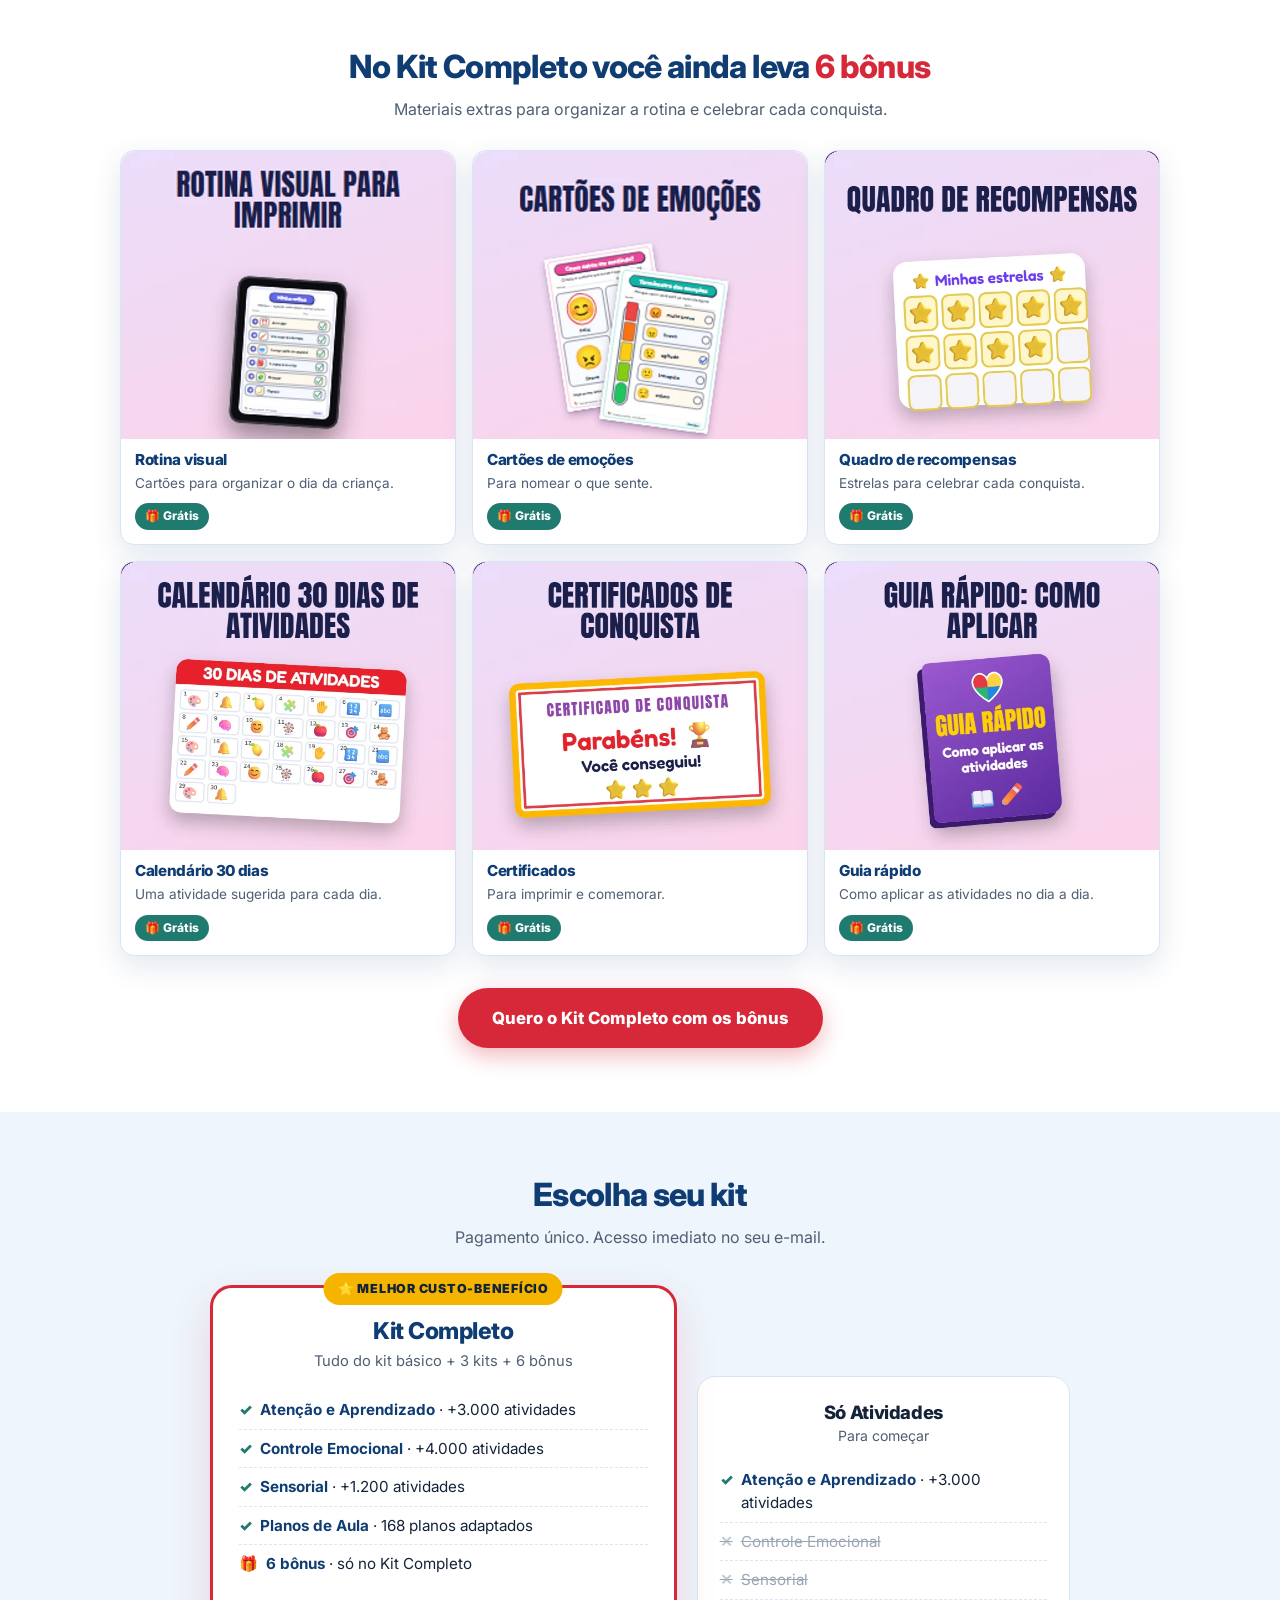
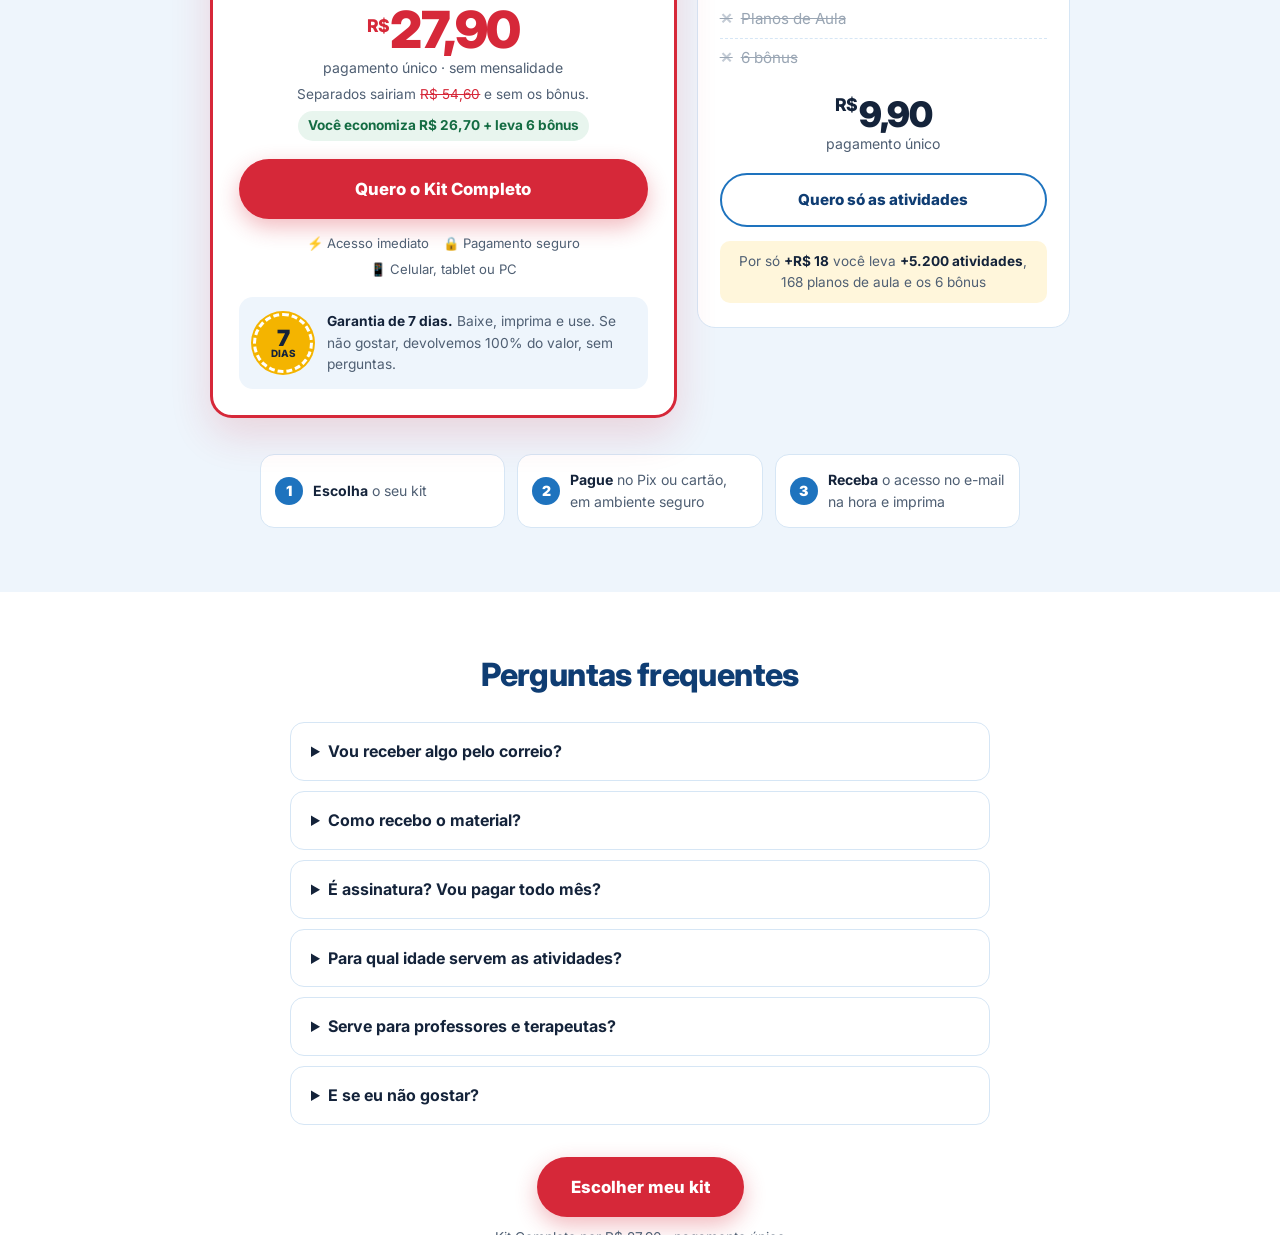
==== commit c8a17fe4: "Otimiza carregamento: fonte sem bloquear, preload da imagem do topo, vídeos sob demanda, cache longo" ====
--- a/index.html
+++ b/index.html
@@ -7,7 +7,10 @@
 <meta name="description" content="Kits de atividades para crianças com autismo: atenção, emoções, sensorial e planos de aula. Baixe, imprima e use hoje. A partir de R$ 9,90.">
 <link rel="preconnect" href="https://fonts.googleapis.com">
 <link rel="preconnect" href="https://fonts.gstatic.com" crossorigin>
-<link href="https://fonts.googleapis.com/css2?family=Inter:wght@400;600;700;800;900&display=swap" rel="stylesheet">
+<link rel="preload" as="style" href="https://fonts.googleapis.com/css2?family=Inter:wght@400;700;800;900&display=swap">
+<link rel="stylesheet" href="https://fonts.googleapis.com/css2?family=Inter:wght@400;700;800;900&display=swap" media="print" onload="this.media='all'">
+<link rel="preload" as="image" href="img/hero-mobile.webp" media="(max-width: 600px)">
+<link rel="preload" as="image" href="img/hero-desktop.webp" media="(min-width: 601px)">
 <style>
 :root {
   --azul:        #1E73BE;
@@ -281,7 +284,7 @@
     <h1>Atividades prontas para imprimir. <span>Mais tempo com a criança.</span></h1>
     <p class="sub">Kits de atividades para crianças com autismo — atenção, emoções, sensorial e planos de aula. Baixe, imprima e use hoje.</p>
     <picture>
-      <source media="(max-width: 600px)" srcset="img/hero-mobile.webp" width="800" height="800">
+      <source media="(max-width: 600px)" srcset="img/hero-mobile.webp" width="720" height="720">
       <img class="mockup" src="img/hero-desktop.webp" alt="Kit Completo Mundo Autista: 4 kits com +8.200 atividades por R$ 27,90" width="1440" height="960" fetchpriority="high">
     </picture>
     <a class="btn" href="#oferta">Quero o Kit Completo</a>
@@ -305,7 +308,7 @@
     <p class="sub">Estas são só algumas folhas. Nos 4 kits você recebe milhares de atividades como estas, separadas por tema.</p>
     <div class="amostra">
       <div class="video retrato">
-        <video poster="img/poster-produto.webp" muted loop playsinline preload="metadata"><source src="video/produto.webm" type="video/webm"><source src="video/produto.mp4" type="video/mp4"></video>
+        <video poster="img/poster-produto.webp" muted loop playsinline preload="none"><source src="video/produto.webm" type="video/webm"><source src="video/produto.mp4" type="video/mp4"></video>
         <button class="som" type="button">🔇 Ativar som</button>
       </div>
       <div>
@@ -381,7 +384,7 @@
     <div class="oferta">
       <!-- Vídeo dos kits: volta aqui quando o criativo tiver o preço "separados" corrigido (soma real R$ 54,60).
       <div class="video quadrado">
-        <video poster="img/poster-kits.webp" muted loop playsinline preload="metadata"><source src="video/kits.webm" type="video/webm"><source src="video/kits.mp4" type="video/mp4"></video>
+        <video poster="img/poster-kits.webp" muted loop playsinline preload="none"><source src="video/kits.webm" type="video/webm"><source src="video/kits.mp4" type="video/mp4"></video>
         <button class="som" type="button">🔇 Ativar som</button>
       </div>
       -->
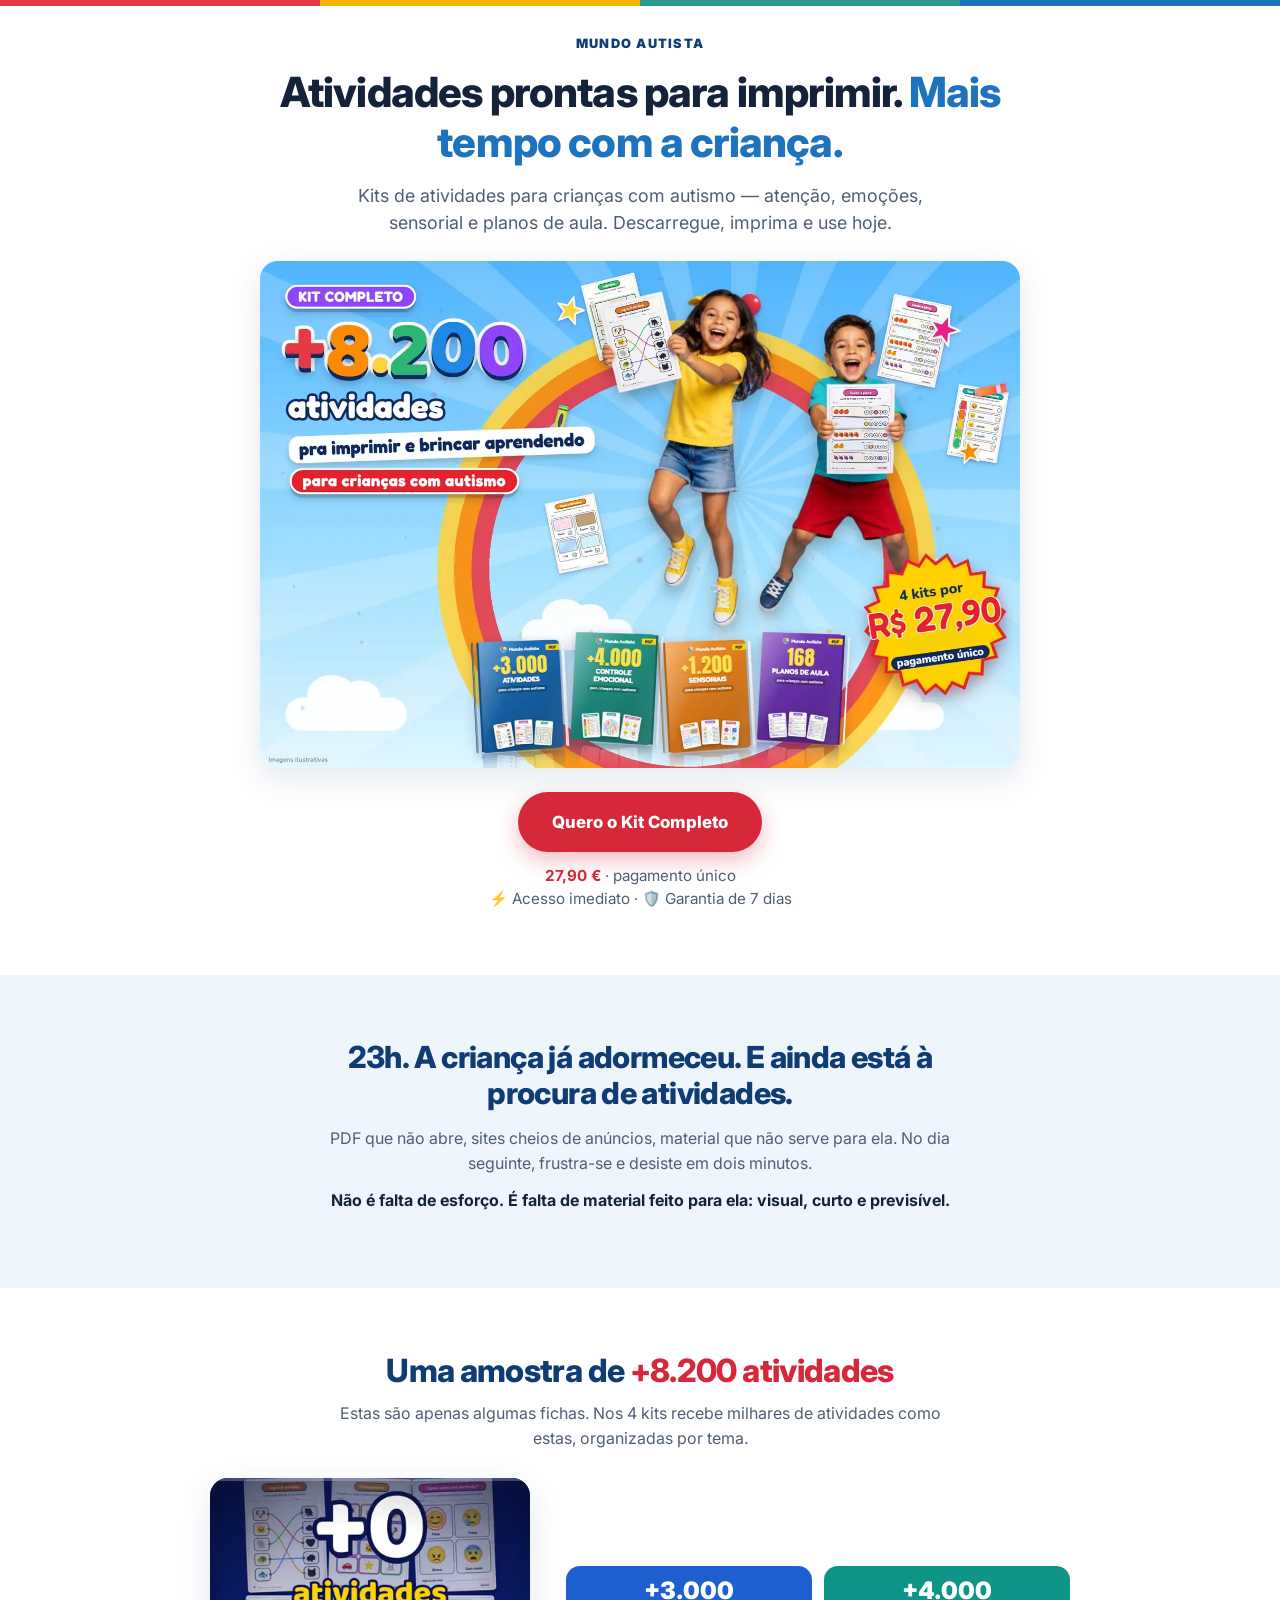
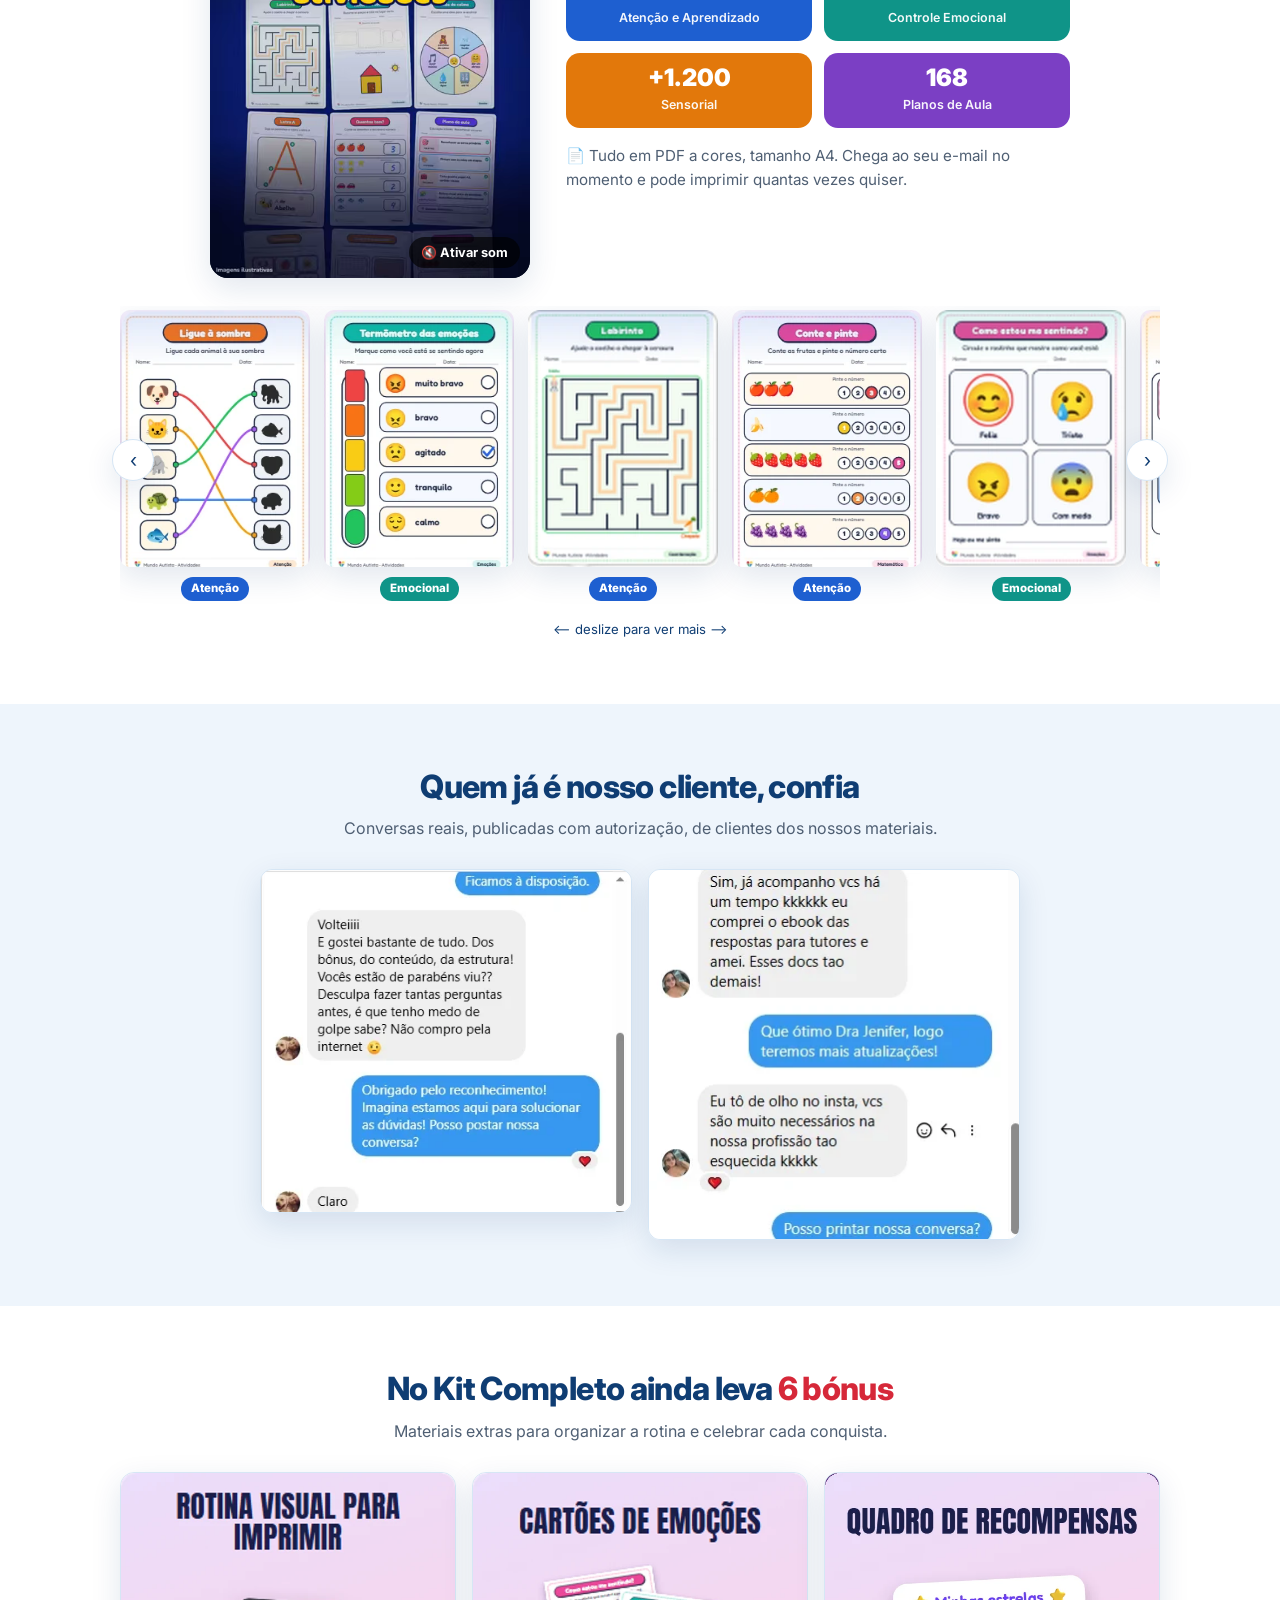
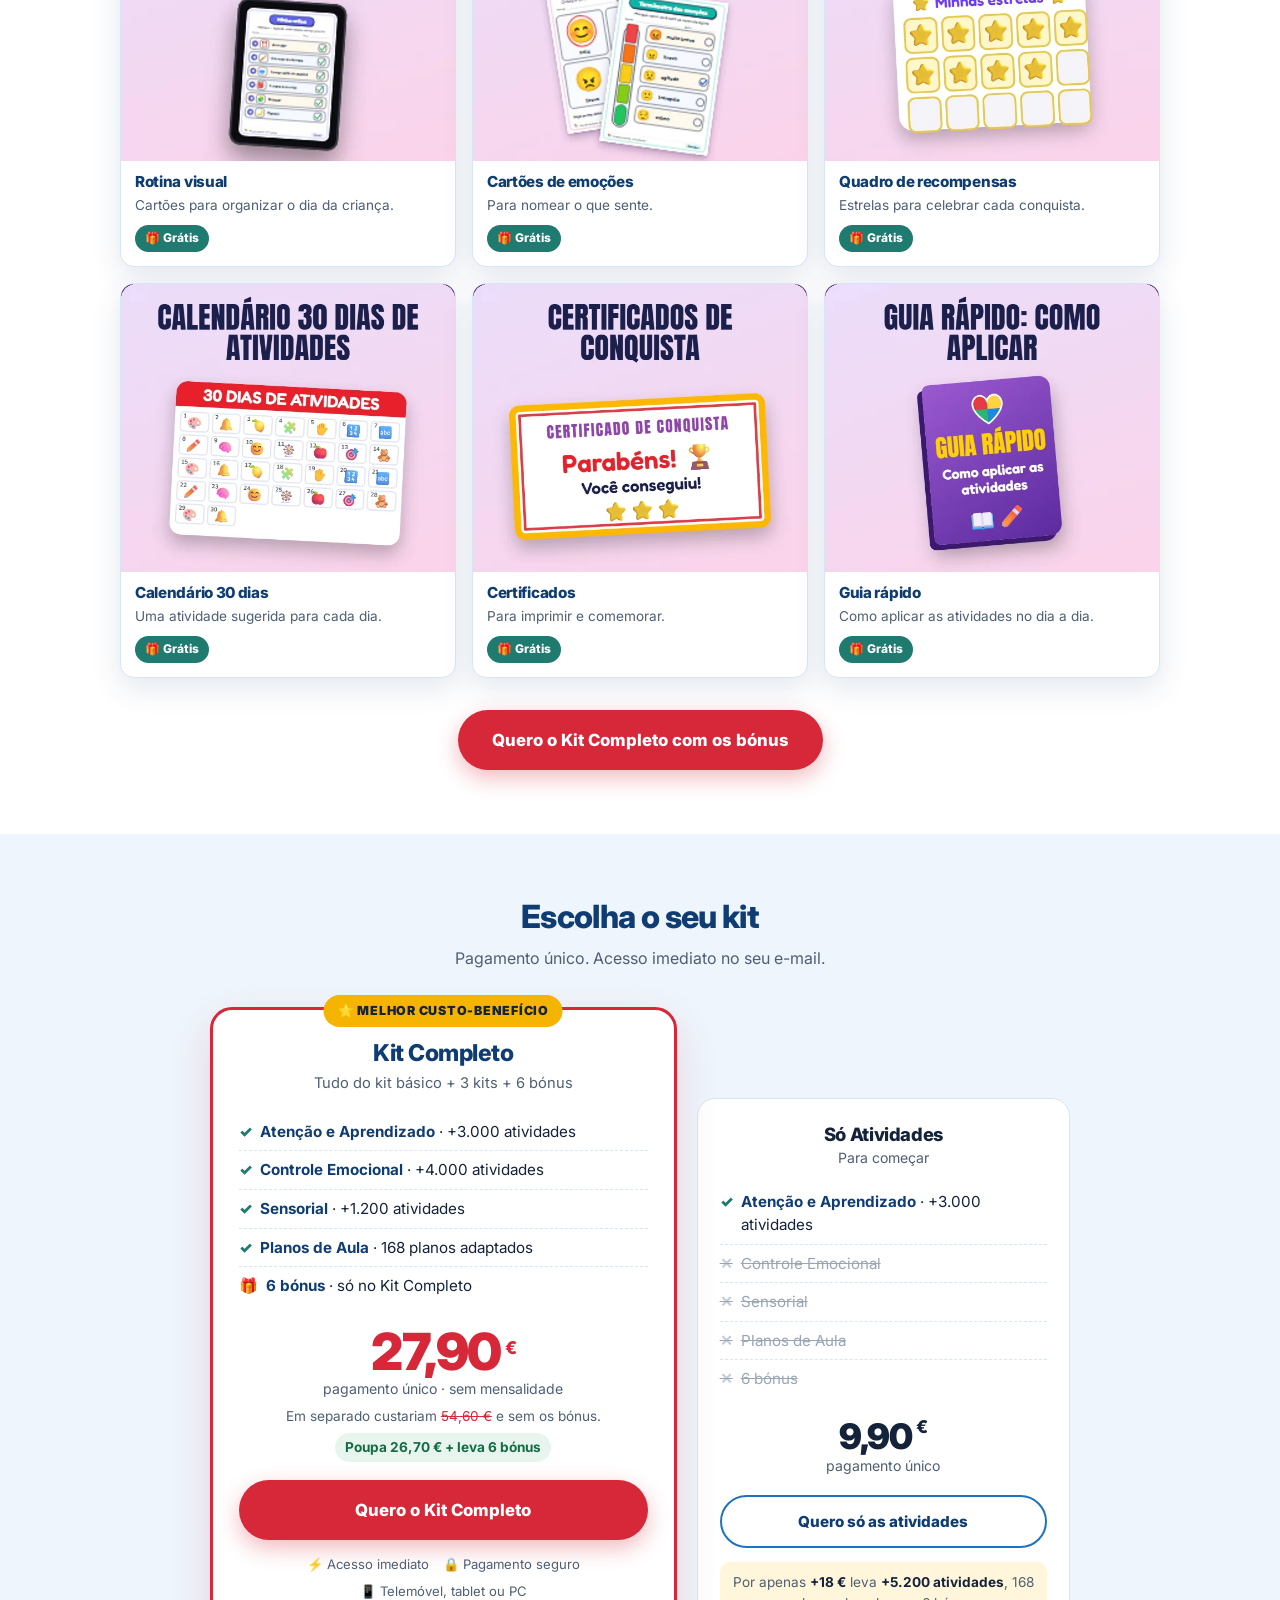
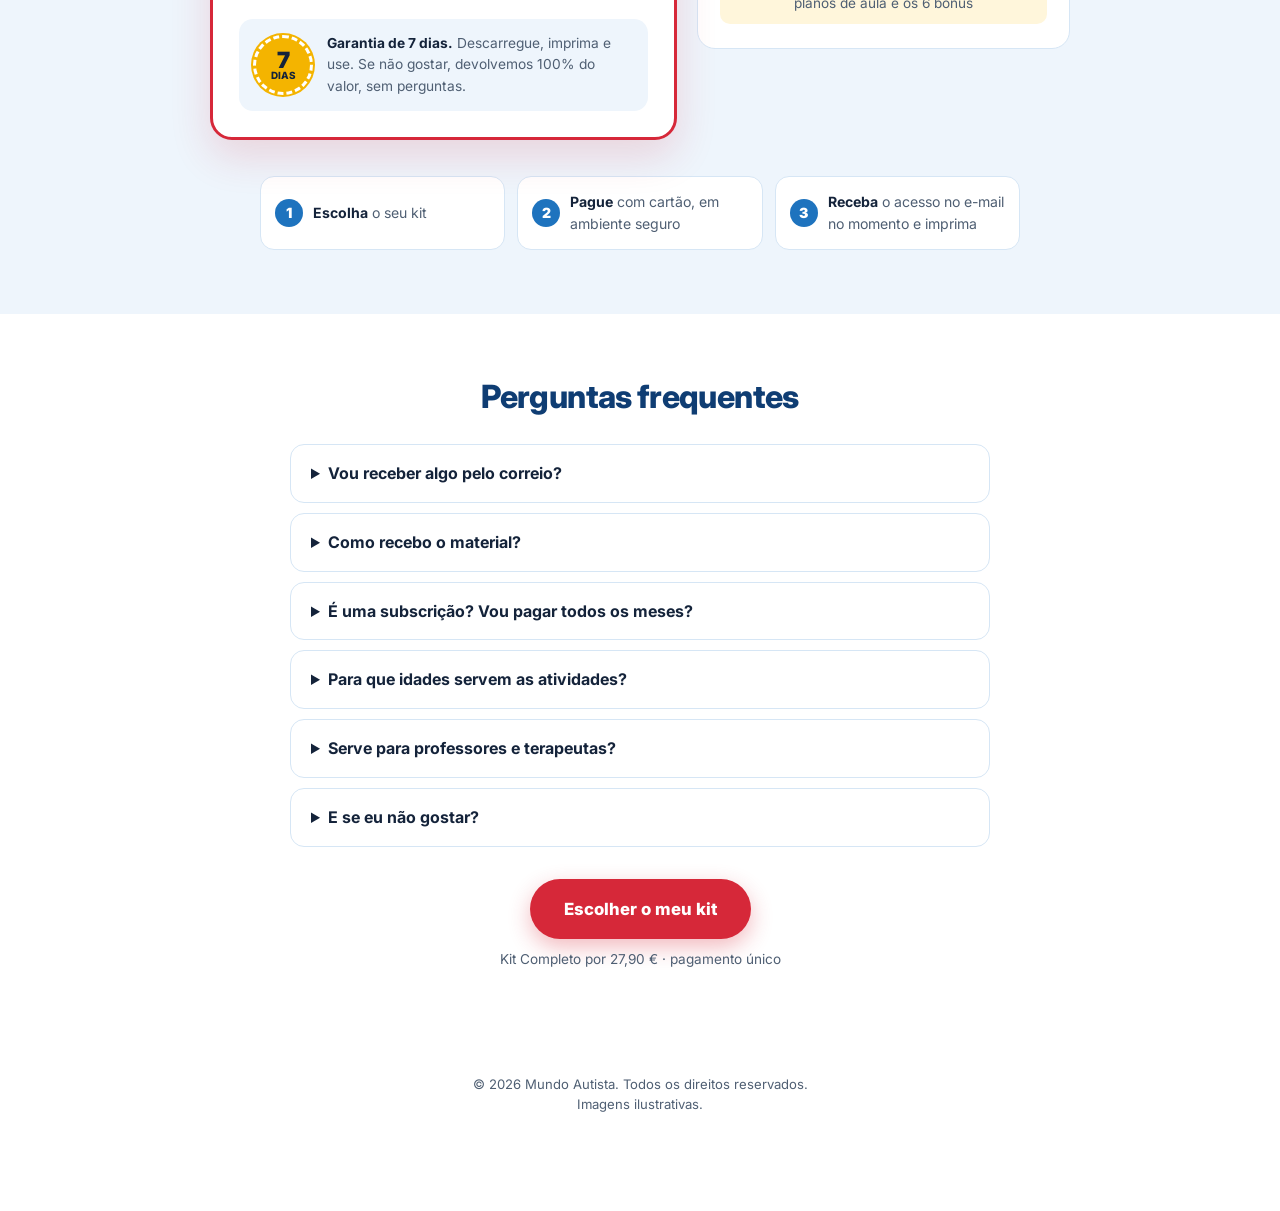
==== commit 8e74b7b7: "Traduz a página para português de Portugal e preços em euros Co-Authored-By: Claude Opus 5.5 <norepl" ====
--- a/index.html
+++ b/index.html
@@ -1,10 +1,10 @@
 <!doctype html>
-<html lang="pt-BR">
+<html lang="pt-PT">
 <head>
 <meta charset="utf-8">
 <meta name="viewport" content="width=device-width, initial-scale=1">
 <title>Mundo Autista — Atividades prontas para imprimir</title>
-<meta name="description" content="Kits de atividades para crianças com autismo: atenção, emoções, sensorial e planos de aula. Baixe, imprima e use hoje. A partir de R$ 9,90.">
+<meta name="description" content="Kits de atividades para crianças com autismo: atenção, emoções, sensorial e planos de aula. Descarregue, imprima e use hoje. A partir de 9,90 €.">
 <link rel="preconnect" href="https://fonts.googleapis.com">
 <link rel="preconnect" href="https://fonts.gstatic.com" crossorigin>
 <link rel="preload" as="style" href="https://fonts.googleapis.com/css2?family=Inter:wght@400;700;800;900&display=swap">
@@ -165,7 +165,7 @@
 .preco .de { color: var(--texto-suave); font-size: 0.95rem; }
 .preco .de s { color: var(--vermelho); }
 .preco .por { font-size: 3.2rem; font-weight: 900; color: var(--vermelho); letter-spacing: -0.03em; line-height: 1.05; }
-.preco .por small { font-size: 1.1rem; font-weight: 800; vertical-align: 0.9em; margin-right: 2px; }
+.preco .por small { font-size: 1.1rem; font-weight: 800; vertical-align: 0.9em; margin-left: 4px; }
 .preco .economia { margin-top: 6px; font-size: 0.85rem; color: var(--texto-suave); }
 .preco .economia s { color: var(--vermelho); }
 .preco .economize { display: inline-block; margin-top: 6px; background: #E8F5EE; color: #146C43; padding: 4px 10px; border-radius: 999px; font-size: 0.85rem; }
@@ -282,22 +282,22 @@
   <div class="container">
     <p class="marca">Mundo Autista</p>
     <h1>Atividades prontas para imprimir. <span>Mais tempo com a criança.</span></h1>
-    <p class="sub">Kits de atividades para crianças com autismo — atenção, emoções, sensorial e planos de aula. Baixe, imprima e use hoje.</p>
+    <p class="sub">Kits de atividades para crianças com autismo — atenção, emoções, sensorial e planos de aula. Descarregue, imprima e use hoje.</p>
     <picture>
       <source media="(max-width: 600px)" srcset="img/hero-mobile.webp" width="720" height="720">
-      <img class="mockup" src="img/hero-desktop.webp" alt="Kit Completo Mundo Autista: 4 kits com +8.200 atividades por R$ 27,90" width="1440" height="960" fetchpriority="high">
+      <img class="mockup" src="img/hero-desktop.webp" alt="Kit Completo Mundo Autista: 4 kits com +8.200 atividades por 27,90 €" width="1440" height="960" fetchpriority="high">
     </picture>
     <a class="btn" href="#oferta">Quero o Kit Completo</a>
-    <p class="preco-hero"><strong>R$ 27,90</strong> · pagamento único<br>⚡ Acesso imediato · 🛡️ Garantia de 7 dias</p>
+    <p class="preco-hero"><strong>27,90 €</strong> · pagamento único<br>⚡ Acesso imediato · 🛡️ Garantia de 7 dias</p>
   </div>
 </section>
 
 <!-- 2. DOR (o vídeo da dor já é o anúncio: aqui só reforça em 3 linhas) -->
 <section class="suave">
   <div class="container dor">
-    <h2>23h. A criança dormiu. E você ainda está procurando atividade.</h2>
-    <p>PDF que não abre, site cheio de anúncio, material que não serve para ela. No dia seguinte, ela se frustra e larga em dois minutos.</p>
-    <p><strong>Não é falta de esforço seu. É falta de material feito para ela: visual, curto e previsível.</strong></p>
+    <h2>23h. A criança já adormeceu. E ainda está à procura de atividades.</h2>
+    <p>PDF que não abre, sites cheios de anúncios, material que não serve para ela. No dia seguinte, frustra-se e desiste em dois minutos.</p>
+    <p><strong>Não é falta de esforço. É falta de material feito para ela: visual, curto e previsível.</strong></p>
   </div>
 </section>
 
@@ -305,7 +305,7 @@
 <section>
   <div class="container">
     <h2 class="titulo">Uma amostra de <mark>+8.200 atividades</mark></h2>
-    <p class="sub">Estas são só algumas folhas. Nos 4 kits você recebe milhares de atividades como estas, separadas por tema.</p>
+    <p class="sub">Estas são apenas algumas fichas. Nos 4 kits recebe milhares de atividades como estas, organizadas por tema.</p>
     <div class="amostra">
       <div class="video retrato">
         <video poster="img/poster-produto.webp" muted loop playsinline preload="none"><source src="video/produto.webm" type="video/webm"><source src="video/produto.mp4" type="video/mp4"></video>
@@ -318,7 +318,7 @@
         <div class="num n-sensorial"><strong>+1.200</strong><span>Sensorial</span></div>
         <div class="num n-planos"><strong>168</strong><span>Planos de Aula</span></div>
       </div>
-        <p class="amostra-txt">📄 Tudo em PDF colorido, tamanho A4. Chega no seu e-mail na hora e você imprime quantas vezes quiser.</p>
+        <p class="amostra-txt">📄 Tudo em PDF a cores, tamanho A4. Chega ao seu e-mail no momento e pode imprimir quantas vezes quiser.</p>
       </div>
     </div>
     <div class="carrossel-wrap">
@@ -340,7 +340,7 @@
       </div>
       <button class="seta dir" type="button" aria-label="Próximo" data-dir="1">›</button>
     </div>
-    <p class="dica" aria-hidden="true">⟵ arraste para ver mais ⟶</p>
+    <p class="dica" aria-hidden="true">⟵ deslize para ver mais ⟶</p>
   </div>
 </section>
 
@@ -350,7 +350,7 @@
     <h2 class="titulo">Quem já é nosso cliente, confia</h2>
     <p class="sub">Conversas reais, publicadas com autorização, de clientes dos nossos materiais.</p>
     <div class="depoimentos">
-      <img loading="lazy" decoding="async" src="img/depoimento-1.webp" alt="Cliente elogiando os bônus, o conteúdo e a estrutura">
+      <img loading="lazy" decoding="async" src="img/depoimento-1.webp" alt="Cliente a elogiar os bónus, o conteúdo e a estrutura">
       <img loading="lazy" decoding="async" src="img/depoimento-5.webp" alt="Cliente que já acompanha e comprou outro material">
     </div>
   </div>
@@ -359,7 +359,7 @@
 <!-- 5. BÔNUS (antes do preço: empilha valor) -->
 <section>
   <div class="container">
-    <h2 class="titulo">No Kit Completo você ainda leva <mark>6 bônus</mark></h2>
+    <h2 class="titulo">No Kit Completo ainda leva <mark>6 bónus</mark></h2>
     <p class="sub">Materiais extras para organizar a rotina e celebrar cada conquista.</p>
     <div class="bonus-grid">
       <div class="bonus"><img loading="lazy" decoding="async" src="img/bonus-1.webp" alt="Rotina visual para imprimir"><div class="conteudo"><h4>Rotina visual</h4><p>Cartões para organizar o dia da criança.</p><span class="gratis">🎁 Grátis</span></div></div>
@@ -370,7 +370,7 @@
       <div class="bonus"><img loading="lazy" decoding="async" src="img/bonus-6.webp" alt="Guia rápido: como aplicar"><div class="conteudo"><h4>Guia rápido</h4><p>Como aplicar as atividades no dia a dia.</p><span class="gratis">🎁 Grátis</span></div></div>
     </div>
     <div class="cta">
-      <a class="btn" href="#oferta">Quero o Kit Completo com os bônus</a>
+      <a class="btn" href="#oferta">Quero o Kit Completo com os bónus</a>
     </div>
   </div>
 </section>
@@ -378,7 +378,7 @@
 <!-- 6. OFERTA -->
 <section class="suave" id="oferta">
   <div class="container">
-    <h2 class="titulo">Escolha seu kit</h2>
+    <h2 class="titulo">Escolha o seu kit</h2>
     <p class="sub">Pagamento único. Acesso imediato no seu e-mail.</p>
 
     <div class="oferta">
@@ -391,24 +391,24 @@
       <div class="combo">
         <span class="selo-top">⭐ Melhor custo-benefício</span>
         <h3>Kit Completo</h3>
-        <p class="resumo">Tudo do kit básico + 3 kits + 6 bônus</p>
+        <p class="resumo">Tudo do kit básico + 3 kits + 6 bónus</p>
         <ul class="lista">
           <li><span><b>Atenção e Aprendizado</b> · +3.000 atividades</span></li>
           <li><span><b>Controle Emocional</b> · +4.000 atividades</span></li>
           <li><span><b>Sensorial</b> · +1.200 atividades</span></li>
           <li><span><b>Planos de Aula</b> · 168 planos adaptados</span></li>
-          <li class="extra"><span><b>6 bônus</b> · só no Kit Completo</span></li>
+          <li class="extra"><span><b>6 bónus</b> · só no Kit Completo</span></li>
         </ul>
         <div class="preco">
-          <div class="por"><small>R$</small>27,90</div>
+          <div class="por">27,90<small>€</small></div>
           <div class="unico">pagamento único · sem mensalidade</div>
-          <div class="economia">Separados sairiam <s>R$ 54,60</s> e sem os bônus.<br><strong class="economize">Você economiza R$ 26,70 + leva 6 bônus</strong></div>
+          <div class="economia">Em separado custariam <s>54,60 €</s> e sem os bónus.<br><strong class="economize">Poupa 26,70 € + leva 6 bónus</strong></div>
         </div>
         <a class="btn bloco" href="#" data-checkout="completo">Quero o Kit Completo</a>
-        <div class="confianca"><span>⚡ Acesso imediato</span><span>🔒 Pagamento seguro</span><span>📱 Celular, tablet ou PC</span></div>
+        <div class="confianca"><span>⚡ Acesso imediato</span><span>🔒 Pagamento seguro</span><span>📱 Telemóvel, tablet ou PC</span></div>
         <div class="garantia">
           <div class="selo-7"><strong>7</strong><span>dias</span></div>
-          <p><strong>Garantia de 7 dias.</strong> Baixe, imprima e use. Se não gostar, devolvemos 100% do valor, sem perguntas.</p>
+          <p><strong>Garantia de 7 dias.</strong> Descarregue, imprima e use. Se não gostar, devolvemos 100% do valor, sem perguntas.</p>
         </div>
       </div>
       <div class="basico">
@@ -419,26 +419,26 @@
           <li class="nao"><span>Controle Emocional</span></li>
           <li class="nao"><span>Sensorial</span></li>
           <li class="nao"><span>Planos de Aula</span></li>
-          <li class="nao"><span>6 bônus</span></li>
+          <li class="nao"><span>6 bónus</span></li>
         </ul>
-        <div class="preco"><div class="por pequeno"><small>R$</small>9,90</div><div class="unico">pagamento único</div></div>
+        <div class="preco"><div class="por pequeno">9,90<small>€</small></div><div class="unico">pagamento único</div></div>
         <a class="btn secundario bloco" href="#" data-checkout="atencao">Quero só as atividades</a>
-        <p class="diferenca">Por só <strong>+R$ 18</strong> você leva <strong>+5.200 atividades</strong>, 168 planos de aula e os 6 bônus</p>
+        <p class="diferenca">Por apenas <strong>+18 €</strong> leva <strong>+5.200 atividades</strong>, 168 planos de aula e os 6 bónus</p>
       </div>
     </div>
 
 
     <ol class="passos">
       <li><span><strong>Escolha</strong> o seu kit</span></li>
-      <li><span><strong>Pague</strong> no Pix ou cartão, em ambiente seguro</span></li>
-      <li><span><strong>Receba</strong> o acesso no e-mail na hora e imprima</span></li>
+      <li><span><strong>Pague</strong> com cartão, em ambiente seguro</span></li>
+      <li><span><strong>Receba</strong> o acesso no e-mail no momento e imprima</span></li>
     </ol>
     <details class="outros">
       <summary>Quer só um dos outros kits? Ver kits avulsos</summary>
       <div class="avulsos">
-      <div class="kit"><img loading="lazy" decoding="async" src="img/kit-2.webp" alt="Kit Controle Emocional"><div class="info"><h4>Controle Emocional</h4><span class="qtd">+4.000 atividades</span><span class="valor">R$ 14,90</span><a class="btn secundario" href="#" data-checkout="emocional">Comprar</a></div></div>
-      <div class="kit"><img loading="lazy" decoding="async" src="img/kit-3.webp" alt="Kit Sensorial"><div class="info"><h4>Sensorial</h4><span class="qtd">+1.200 atividades</span><span class="valor">R$ 14,90</span><a class="btn secundario" href="#" data-checkout="sensorial">Comprar</a></div></div>
-      <div class="kit"><img loading="lazy" decoding="async" src="img/kit-4.webp" alt="Kit Planos de Aula"><div class="info"><h4>Planos de Aula</h4><span class="qtd">168 planos</span><span class="valor">R$ 14,90</span><a class="btn secundario" href="#" data-checkout="planos">Comprar</a></div></div>
+      <div class="kit"><img loading="lazy" decoding="async" src="img/kit-2.webp" alt="Kit Controle Emocional"><div class="info"><h4>Controle Emocional</h4><span class="qtd">+4.000 atividades</span><span class="valor">14,90 €</span><a class="btn secundario" href="#" data-checkout="emocional">Comprar</a></div></div>
+      <div class="kit"><img loading="lazy" decoding="async" src="img/kit-3.webp" alt="Kit Sensorial"><div class="info"><h4>Sensorial</h4><span class="qtd">+1.200 atividades</span><span class="valor">14,90 €</span><a class="btn secundario" href="#" data-checkout="sensorial">Comprar</a></div></div>
+      <div class="kit"><img loading="lazy" decoding="async" src="img/kit-4.webp" alt="Kit Planos de Aula"><div class="info"><h4>Planos de Aula</h4><span class="qtd">168 planos</span><span class="valor">14,90 €</span><a class="btn secundario" href="#" data-checkout="planos">Comprar</a></div></div>
       </div>
     </details>
   </div>
@@ -449,16 +449,16 @@
   <div class="container">
     <h2 class="titulo">Perguntas frequentes</h2>
     <div class="faq">
-      <details><summary>Vou receber algo pelo correio?</summary><p>Não. O material é digital (PDF): você baixa e imprime em casa ou numa papelaria, quantas vezes quiser.</p></details>
-      <details><summary>Como recebo o material?</summary><p>Logo após o pagamento, o acesso chega no seu e-mail. Em minutos você já pode baixar e imprimir.</p></details>
-      <details><summary>É assinatura? Vou pagar todo mês?</summary><p>Não. É pagamento único, sem mensalidade. O acesso é seu.</p></details>
-      <details><summary>Para qual idade servem as atividades?</summary><p>Para a educação infantil e os primeiros anos, e podem ser adaptadas ao nível de cada criança.</p></details>
-      <details><summary>Serve para professores e terapeutas?</summary><p>Sim. Dá para usar em casa, na sala de aula ou no consultório.</p></details>
-      <details><summary>E se eu não gostar?</summary><p>Você tem 7 dias de garantia. Basta pedir e devolvemos 100% do valor.</p></details>
+      <details><summary>Vou receber algo pelo correio?</summary><p>Não. O material é digital (PDF): descarrega e imprime em casa ou numa papelaria, quantas vezes quiser.</p></details>
+      <details><summary>Como recebo o material?</summary><p>Logo após o pagamento, o acesso chega ao seu e-mail. Em minutos já pode descarregar e imprimir.</p></details>
+      <details><summary>É uma subscrição? Vou pagar todos os meses?</summary><p>Não. É um pagamento único, sem mensalidades. O acesso é seu.</p></details>
+      <details><summary>Para que idades servem as atividades?</summary><p>Para o pré-escolar e o 1.º ciclo, e podem ser adaptadas ao nível de cada criança.</p></details>
+      <details><summary>Serve para professores e terapeutas?</summary><p>Sim. Pode usar em casa, na sala de aula ou no consultório.</p></details>
+      <details><summary>E se eu não gostar?</summary><p>Tem 7 dias de garantia. Basta pedir e devolvemos 100% do valor.</p></details>
     </div>
     <div class="cta">
-      <a class="btn" href="#oferta">Escolher meu kit</a>
-      <p class="nota">Kit Completo por R$ 27,90 · pagamento único</p>
+      <a class="btn" href="#oferta">Escolher o meu kit</a>
+      <p class="nota">Kit Completo por 27,90 € · pagamento único</p>
     </div>
   </div>
 </section>
@@ -472,7 +472,7 @@
 </footer>
 
 <div class="barra" id="barra">
-  <div class="txt">Kit Completo<strong>R$ 27,90</strong></div>
+  <div class="txt">Kit Completo<strong>27,90 €</strong></div>
   <a class="btn" href="#oferta">Escolher kit</a>
 </div>
 
@@ -508,7 +508,7 @@
   if (location.search) url += (url.indexOf('?') < 0 ? '?' : '&') + location.search.slice(1);
   a.href = url; a.rel = 'noopener';
   a.addEventListener('click', function () {
-    rastreia('InitiateCheckout', { content_name: chave, value: VALORES[chave], currency: 'BRL' });
+    rastreia('InitiateCheckout', { content_name: chave, value: VALORES[chave], currency: 'EUR' });
   });
 });
 
@@ -591,7 +591,7 @@
   var viu = false;
   new IntersectionObserver(function (e) {
     ofertaVisivel = e[0].isIntersecting; atualiza();
-    if (ofertaVisivel && !viu) { viu = true; rastreia('ViewContent', { content_name: 'oferta', currency: 'BRL', value: 27.90 }); }
+    if (ofertaVisivel && !viu) { viu = true; rastreia('ViewContent', { content_name: 'oferta', currency: 'EUR', value: 27.90 }); }
   }).observe(oferta);
 })();
 </script>
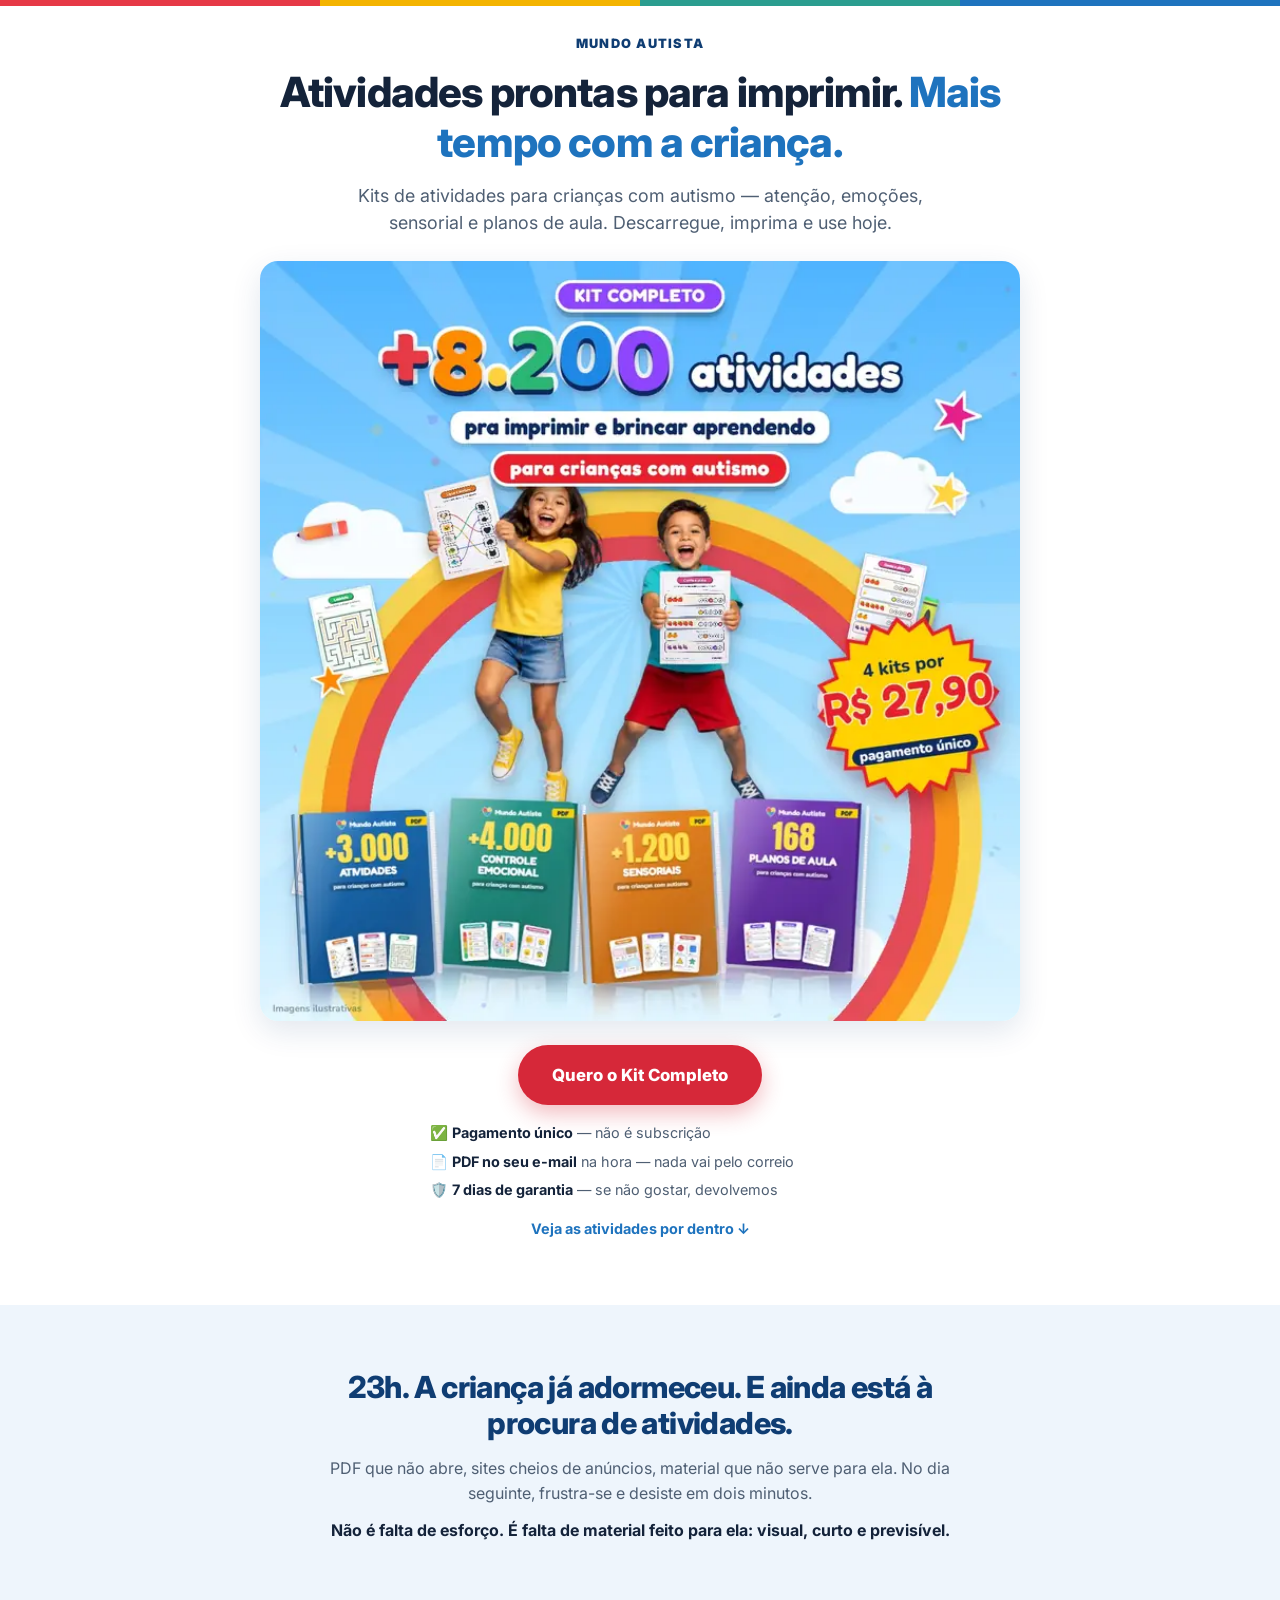
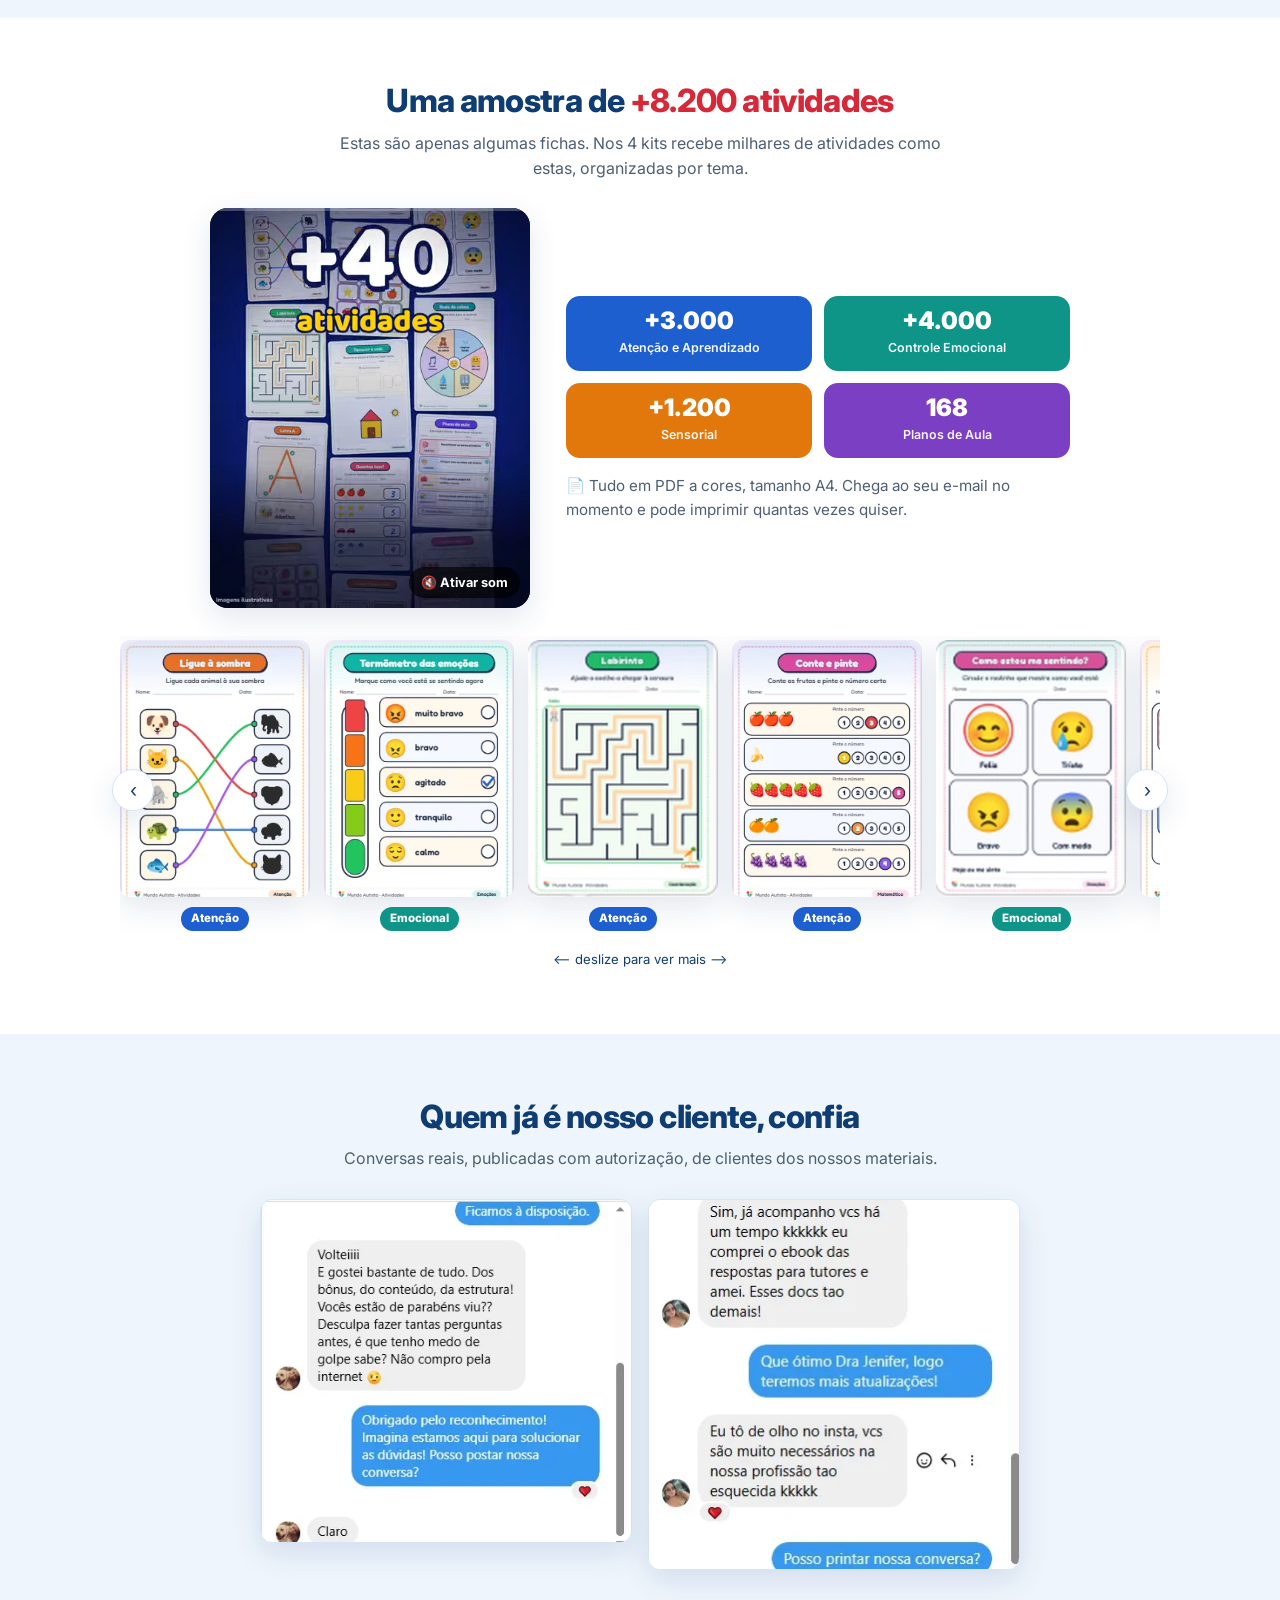
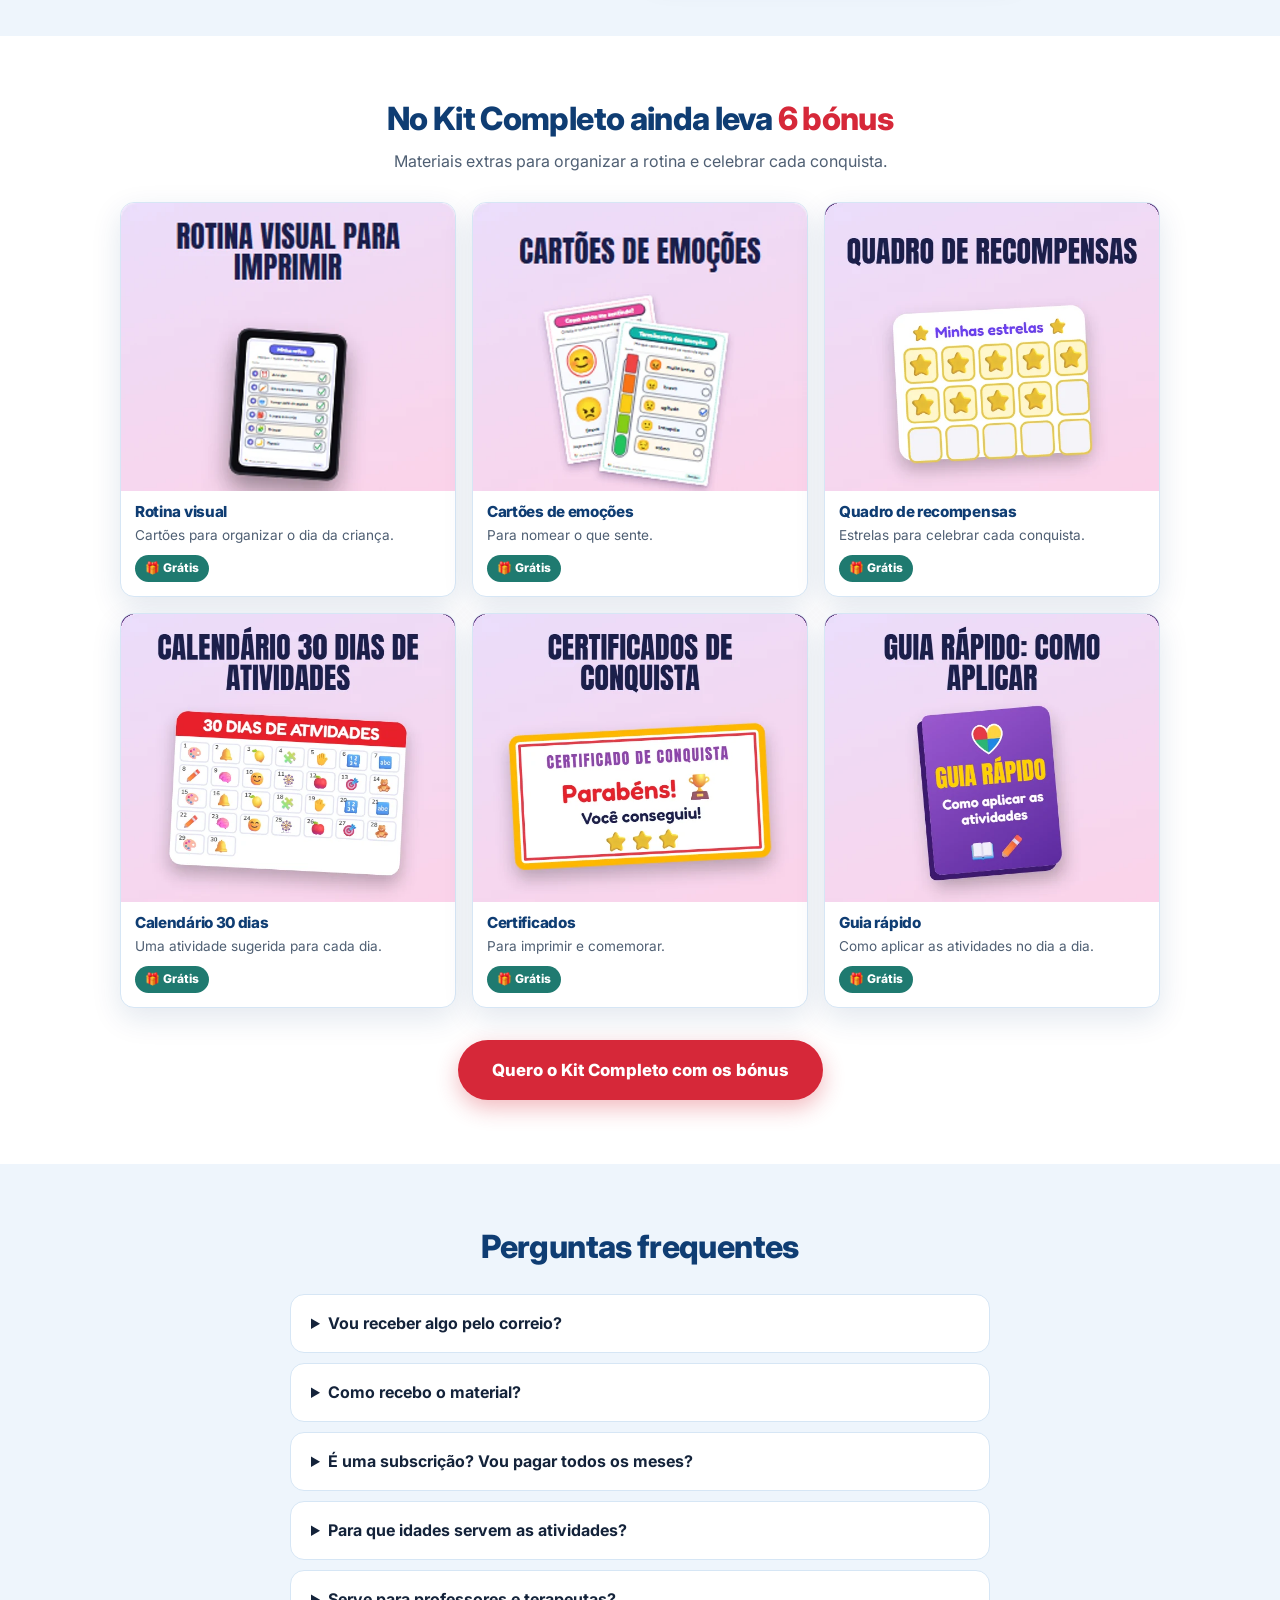
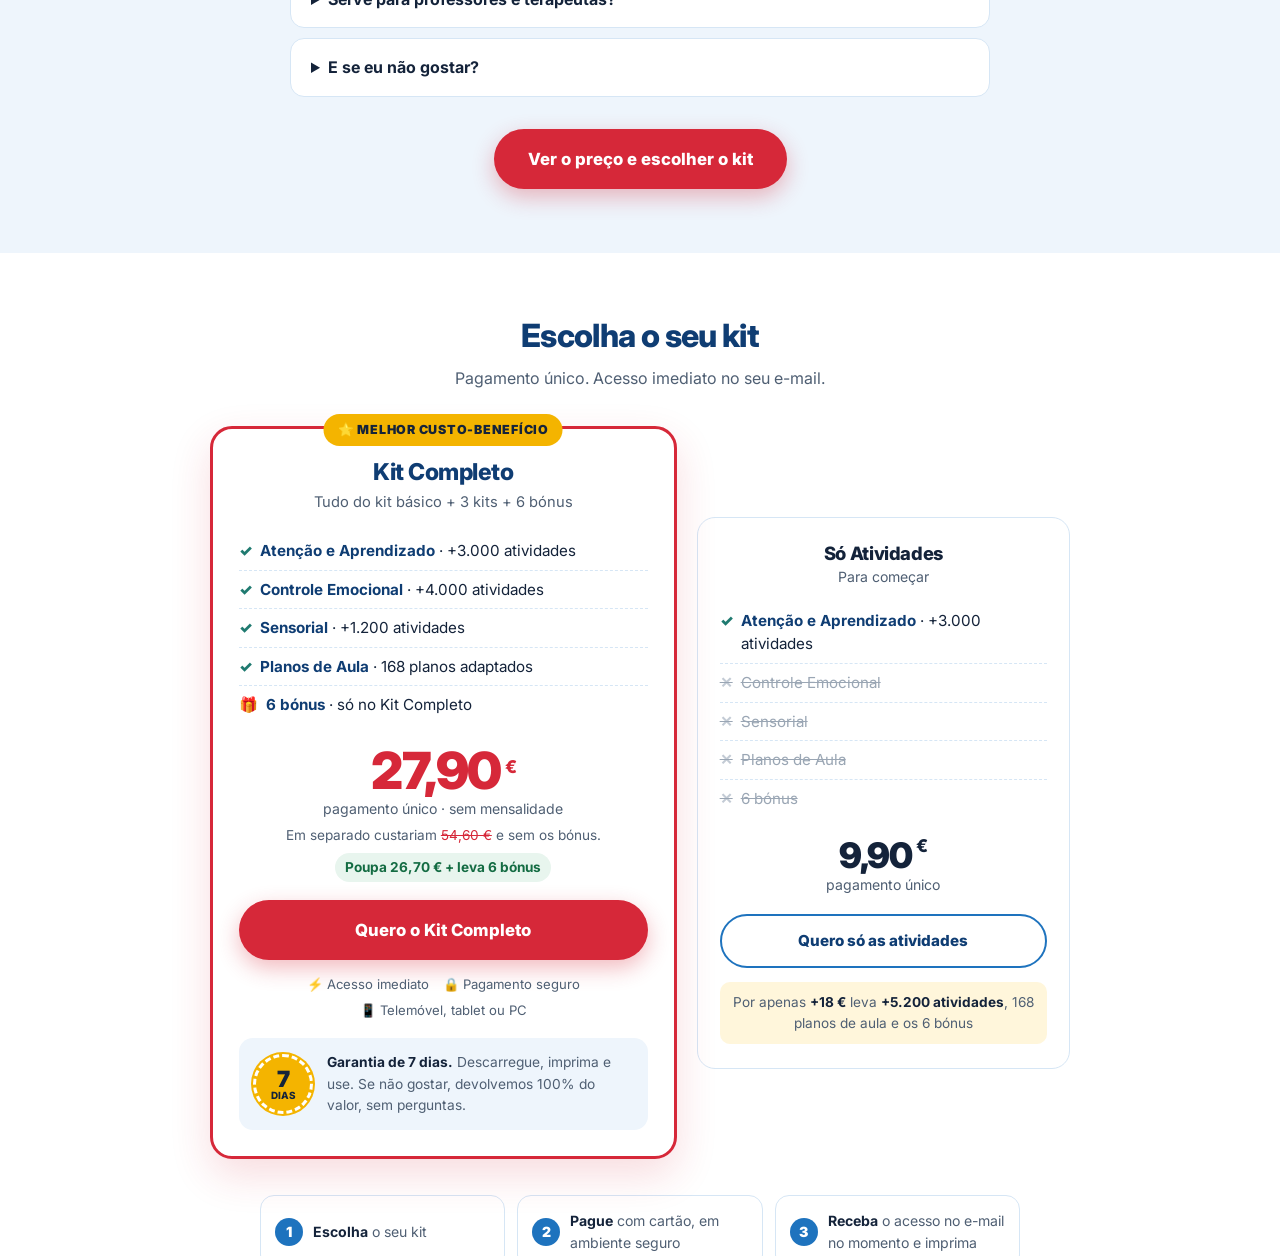
==== commit e51325a5: "Melhorias a partir do Clarity: objeções na dobra, FAQ antes da oferta, cliques mortos - Topo: 3 gara" ====
--- a/index.html
+++ b/index.html
@@ -211,6 +211,22 @@
   .outros .avulsos { grid-template-columns: repeat(2, 1fr); }
 }
 
+
+/* Melhorias do Clarity */
+.marca { display: block; text-decoration: none; }
+.mockup-link { display: block; }
+.selos-hero { list-style: none; max-width: 420px; margin: 14px auto 0; text-align: left; font-size: 0.9rem; color: var(--texto-suave); }
+.selos-hero li { padding: 3px 0; }
+.selos-hero strong { color: var(--texto); }
+.rolar { display: inline-block; margin-top: 14px; font-weight: 700; font-size: 0.9rem; color: var(--azul); text-decoration: none; animation: pulo 1.6s ease-in-out infinite; }
+@keyframes pulo { 50% { transform: translateY(4px); } }
+a.garantia { text-decoration: none; }
+a.bonus { display: block; text-decoration: none; color: inherit; }
+.depoimentos img { cursor: zoom-in; }
+.zoom { position: fixed; inset: 0; z-index: 100; background: rgba(10,20,35,0.85); display: flex; align-items: center; justify-content: center; padding: 20px; cursor: zoom-out; }
+.zoom img { max-width: 100%; max-height: 90vh; border-radius: 12px; }
+.btn, .seta, summary, a { touch-action: manipulation; }
+
 /* Como comprar */
 .passos { list-style: none; counter-reset: p; display: grid; grid-template-columns: repeat(3, 1fr); gap: 12px; max-width: 760px; margin: 36px auto 0; }
 .passos li { counter-increment: p; background: #fff; border: 1px solid var(--borda); border-radius: 14px; padding: 14px; font-size: 0.88rem; color: var(--texto-suave); display: flex; gap: 10px; align-items: center; }
@@ -280,15 +296,20 @@
 <!-- 1. HERO -->
 <section class="hero">
   <div class="container">
-    <p class="marca">Mundo Autista</p>
+    <a class="marca" href="#">Mundo Autista</a>
     <h1>Atividades prontas para imprimir. <span>Mais tempo com a criança.</span></h1>
     <p class="sub">Kits de atividades para crianças com autismo — atenção, emoções, sensorial e planos de aula. Descarregue, imprima e use hoje.</p>
-    <picture>
+    <a href="#oferta" class="mockup-link" aria-label="Ver os kits e o preço"><picture>
       <source media="(max-width: 600px)" srcset="img/hero-mobile.webp" width="720" height="720">
       <img class="mockup" src="img/hero-desktop.webp" alt="Kit Completo Mundo Autista: 4 kits com +8.200 atividades por 27,90 €" width="1440" height="960" fetchpriority="high">
-    </picture>
+    </picture></a>
     <a class="btn" href="#oferta">Quero o Kit Completo</a>
-    <p class="preco-hero"><strong>27,90 €</strong> · pagamento único<br>⚡ Acesso imediato · 🛡️ Garantia de 7 dias</p>
+    <ul class="selos-hero">
+      <li>✅ <strong>Pagamento único</strong> — não é subscrição</li>
+      <li>📄 <strong>PDF no seu e-mail</strong> na hora — nada vai pelo correio</li>
+      <li>🛡️ <strong>7 dias de garantia</strong> — se não gostar, devolvemos</li>
+    </ul>
+    <a class="rolar" href="#amostra">Veja as atividades por dentro ↓</a>
   </div>
 </section>
 
@@ -302,7 +323,7 @@
 </section>
 
 <!-- 3. PRÉVIAS -->
-<section>
+<section id="amostra">
   <div class="container">
     <h2 class="titulo">Uma amostra de <mark>+8.200 atividades</mark></h2>
     <p class="sub">Estas são apenas algumas fichas. Nos 4 kits recebe milhares de atividades como estas, organizadas por tema.</p>
@@ -349,7 +370,7 @@
   <div class="container">
     <h2 class="titulo">Quem já é nosso cliente, confia</h2>
     <p class="sub">Conversas reais, publicadas com autorização, de clientes dos nossos materiais.</p>
-    <div class="depoimentos">
+    <div class="depoimentos" id="depoimentos">
       <img loading="lazy" decoding="async" src="img/depoimento-1.webp" alt="Cliente a elogiar os bónus, o conteúdo e a estrutura">
       <img loading="lazy" decoding="async" src="img/depoimento-5.webp" alt="Cliente que já acompanha e comprou outro material">
     </div>
@@ -362,12 +383,12 @@
     <h2 class="titulo">No Kit Completo ainda leva <mark>6 bónus</mark></h2>
     <p class="sub">Materiais extras para organizar a rotina e celebrar cada conquista.</p>
     <div class="bonus-grid">
-      <div class="bonus"><img loading="lazy" decoding="async" src="img/bonus-1.webp" alt="Rotina visual para imprimir"><div class="conteudo"><h4>Rotina visual</h4><p>Cartões para organizar o dia da criança.</p><span class="gratis">🎁 Grátis</span></div></div>
-      <div class="bonus"><img loading="lazy" decoding="async" src="img/bonus-2.webp" alt="Cartões de emoções"><div class="conteudo"><h4>Cartões de emoções</h4><p>Para nomear o que sente.</p><span class="gratis">🎁 Grátis</span></div></div>
-      <div class="bonus"><img loading="lazy" decoding="async" src="img/bonus-3.webp" alt="Quadro de recompensas"><div class="conteudo"><h4>Quadro de recompensas</h4><p>Estrelas para celebrar cada conquista.</p><span class="gratis">🎁 Grátis</span></div></div>
-      <div class="bonus"><img loading="lazy" decoding="async" src="img/bonus-4.webp" alt="Calendário 30 dias de atividades"><div class="conteudo"><h4>Calendário 30 dias</h4><p>Uma atividade sugerida para cada dia.</p><span class="gratis">🎁 Grátis</span></div></div>
-      <div class="bonus"><img loading="lazy" decoding="async" src="img/bonus-5.webp" alt="Certificados de conquista"><div class="conteudo"><h4>Certificados</h4><p>Para imprimir e comemorar.</p><span class="gratis">🎁 Grátis</span></div></div>
-      <div class="bonus"><img loading="lazy" decoding="async" src="img/bonus-6.webp" alt="Guia rápido: como aplicar"><div class="conteudo"><h4>Guia rápido</h4><p>Como aplicar as atividades no dia a dia.</p><span class="gratis">🎁 Grátis</span></div></div>
+      <a class="bonus" href="#oferta"><img loading="lazy" decoding="async" src="img/bonus-1.webp" alt="Rotina visual para imprimir"><div class="conteudo"><h4>Rotina visual</h4><p>Cartões para organizar o dia da criança.</p><span class="gratis">🎁 Grátis</span></div></a>
+      <a class="bonus" href="#oferta"><img loading="lazy" decoding="async" src="img/bonus-2.webp" alt="Cartões de emoções"><div class="conteudo"><h4>Cartões de emoções</h4><p>Para nomear o que sente.</p><span class="gratis">🎁 Grátis</span></div></a>
+      <a class="bonus" href="#oferta"><img loading="lazy" decoding="async" src="img/bonus-3.webp" alt="Quadro de recompensas"><div class="conteudo"><h4>Quadro de recompensas</h4><p>Estrelas para celebrar cada conquista.</p><span class="gratis">🎁 Grátis</span></div></a>
+      <a class="bonus" href="#oferta"><img loading="lazy" decoding="async" src="img/bonus-4.webp" alt="Calendário 30 dias de atividades"><div class="conteudo"><h4>Calendário 30 dias</h4><p>Uma atividade sugerida para cada dia.</p><span class="gratis">🎁 Grátis</span></div></a>
+      <a class="bonus" href="#oferta"><img loading="lazy" decoding="async" src="img/bonus-5.webp" alt="Certificados de conquista"><div class="conteudo"><h4>Certificados</h4><p>Para imprimir e comemorar.</p><span class="gratis">🎁 Grátis</span></div></a>
+      <a class="bonus" href="#oferta"><img loading="lazy" decoding="async" src="img/bonus-6.webp" alt="Guia rápido: como aplicar"><div class="conteudo"><h4>Guia rápido</h4><p>Como aplicar as atividades no dia a dia.</p><span class="gratis">🎁 Grátis</span></div></a>
     </div>
     <div class="cta">
       <a class="btn" href="#oferta">Quero o Kit Completo com os bónus</a>
@@ -375,8 +396,25 @@
   </div>
 </section>
 
-<!-- 6. OFERTA -->
-<section class="suave" id="oferta">
+<!-- 6. FAQ (antes do preço: Clarity mostrou mais cliques no FAQ do que no botão) -->
+<section class="suave">
+  <div class="container">
+    <h2 class="titulo">Perguntas frequentes</h2>
+    <div class="faq">
+      <details><summary>Vou receber algo pelo correio?</summary><p>Não. O material é digital (PDF): descarrega e imprime em casa ou numa papelaria, quantas vezes quiser.</p></details>
+      <details><summary>Como recebo o material?</summary><p>Logo após o pagamento, o acesso chega ao seu e-mail. Em minutos já pode descarregar e imprimir.</p></details>
+      <details><summary>É uma subscrição? Vou pagar todos os meses?</summary><p>Não. É um pagamento único, sem mensalidades. O acesso é seu.</p></details>
+      <details><summary>Para que idades servem as atividades?</summary><p>Para o pré-escolar e o 1.º ciclo, e podem ser adaptadas ao nível de cada criança.</p></details>
+      <details><summary>Serve para professores e terapeutas?</summary><p>Sim. Pode usar em casa, na sala de aula ou no consultório.</p></details>
+      <details><summary>E se eu não gostar?</summary><p>Tem 7 dias de garantia. Basta pedir e devolvemos 100% do valor.</p></details>
+    </div>
+    <div class="cta">
+      <a class="btn" href="#oferta">Ver o preço e escolher o kit</a>
+    </div>
+  </div>
+</section>
+<!-- 7. OFERTA -->
+<section id="oferta">
   <div class="container">
     <h2 class="titulo">Escolha o seu kit</h2>
     <p class="sub">Pagamento único. Acesso imediato no seu e-mail.</p>
@@ -406,10 +444,10 @@
         </div>
         <a class="btn bloco" href="#" data-checkout="completo">Quero o Kit Completo</a>
         <div class="confianca"><span>⚡ Acesso imediato</span><span>🔒 Pagamento seguro</span><span>📱 Telemóvel, tablet ou PC</span></div>
-        <div class="garantia">
+        <a class="garantia" href="#" data-checkout="completo">
           <div class="selo-7"><strong>7</strong><span>dias</span></div>
           <p><strong>Garantia de 7 dias.</strong> Descarregue, imprima e use. Se não gostar, devolvemos 100% do valor, sem perguntas.</p>
-        </div>
+        </a>
       </div>
       <div class="basico">
         <h3>Só Atividades</h3>
@@ -444,24 +482,6 @@
   </div>
 </section>
 
-<!-- 7. FAQ -->
-<section>
-  <div class="container">
-    <h2 class="titulo">Perguntas frequentes</h2>
-    <div class="faq">
-      <details><summary>Vou receber algo pelo correio?</summary><p>Não. O material é digital (PDF): descarrega e imprime em casa ou numa papelaria, quantas vezes quiser.</p></details>
-      <details><summary>Como recebo o material?</summary><p>Logo após o pagamento, o acesso chega ao seu e-mail. Em minutos já pode descarregar e imprimir.</p></details>
-      <details><summary>É uma subscrição? Vou pagar todos os meses?</summary><p>Não. É um pagamento único, sem mensalidades. O acesso é seu.</p></details>
-      <details><summary>Para que idades servem as atividades?</summary><p>Para o pré-escolar e o 1.º ciclo, e podem ser adaptadas ao nível de cada criança.</p></details>
-      <details><summary>Serve para professores e terapeutas?</summary><p>Sim. Pode usar em casa, na sala de aula ou no consultório.</p></details>
-      <details><summary>E se eu não gostar?</summary><p>Tem 7 dias de garantia. Basta pedir e devolvemos 100% do valor.</p></details>
-    </div>
-    <div class="cta">
-      <a class="btn" href="#oferta">Escolher o meu kit</a>
-      <p class="nota">Kit Completo por 27,90 € · pagamento único</p>
-    </div>
-  </div>
-</section>
 </main>
 
 <footer>
@@ -489,6 +509,8 @@
 // ID do Pixel da Meta (Gerenciador de Eventos). Vazio = pixel desligado.
 var PIXEL_ID = '';
 // Links do rodapé (a Meta exige política de privacidade em páginas de anúncio).
+// ID do projeto do Microsoft Clarity (Configurações → Instalação). Vazio = desligado.
+var CLARITY_ID = '';
 var LEGAIS = { 'Política de privacidade': '', 'Termos de uso': '', 'Contato': '' };
 // ==========================================================================
 
@@ -515,6 +537,30 @@
 // Kits avulsos de R$ 14,90: só aparecem quando tiverem checkout
 if (!CHECKOUT.emocional && !CHECKOUT.sensorial && !CHECKOUT.planos) {
   var outros = document.querySelector('.outros'); if (outros) outros.hidden = true;
+}
+
+// Depoimentos: toque amplia a imagem
+document.querySelectorAll('#depoimentos img').forEach(function (img) {
+  img.addEventListener('click', function () {
+    var z = document.createElement('div'); z.className = 'zoom';
+    var i = document.createElement('img'); i.src = img.currentSrc || img.src; i.alt = img.alt;
+    z.appendChild(i); z.addEventListener('click', function () { z.remove(); });
+    document.body.appendChild(z);
+  });
+});
+
+// Microsoft Clarity + eventos do funil (os mesmos nomes de antes, para comparar)
+if (CLARITY_ID) {
+  (function(c,l,a,r,i,t,y){c[a]=c[a]||function(){(c[a].q=c[a].q||[]).push(arguments)};t=l.createElement(r);t.async=1;t.src="https://www.clarity.ms/tag/"+i;y=l.getElementsByTagName(r)[0];y.parentNode.insertBefore(t,y);})(window,document,"clarity","script",CLARITY_ID);
+  var etapas = [['.hero','viu_1_topo'],['.dor','viu_2_dor'],['#amostra','viu_3_amostra'],['#depoimentos','viu_4_prova_social'],['.bonus-grid','viu_5_bonus'],['.faq','viu_7_faq'],['#oferta','viu_6_oferta']];
+  if ('IntersectionObserver' in window) etapas.forEach(function (e) {
+    var el = document.querySelector(e[0]); if (!el) return;
+    var io = new IntersectionObserver(function (es) { if (es[0].isIntersecting) { clarity('event', e[1]); io.disconnect(); } }, { threshold: 0.3 });
+    io.observe(el);
+  });
+  document.querySelectorAll('[data-checkout]').forEach(function (a) {
+    a.addEventListener('click', function () { clarity('event', 'checkout_clique'); });
+  });
 }
 
 // Rodapé legal: só mostra os links preenchidos
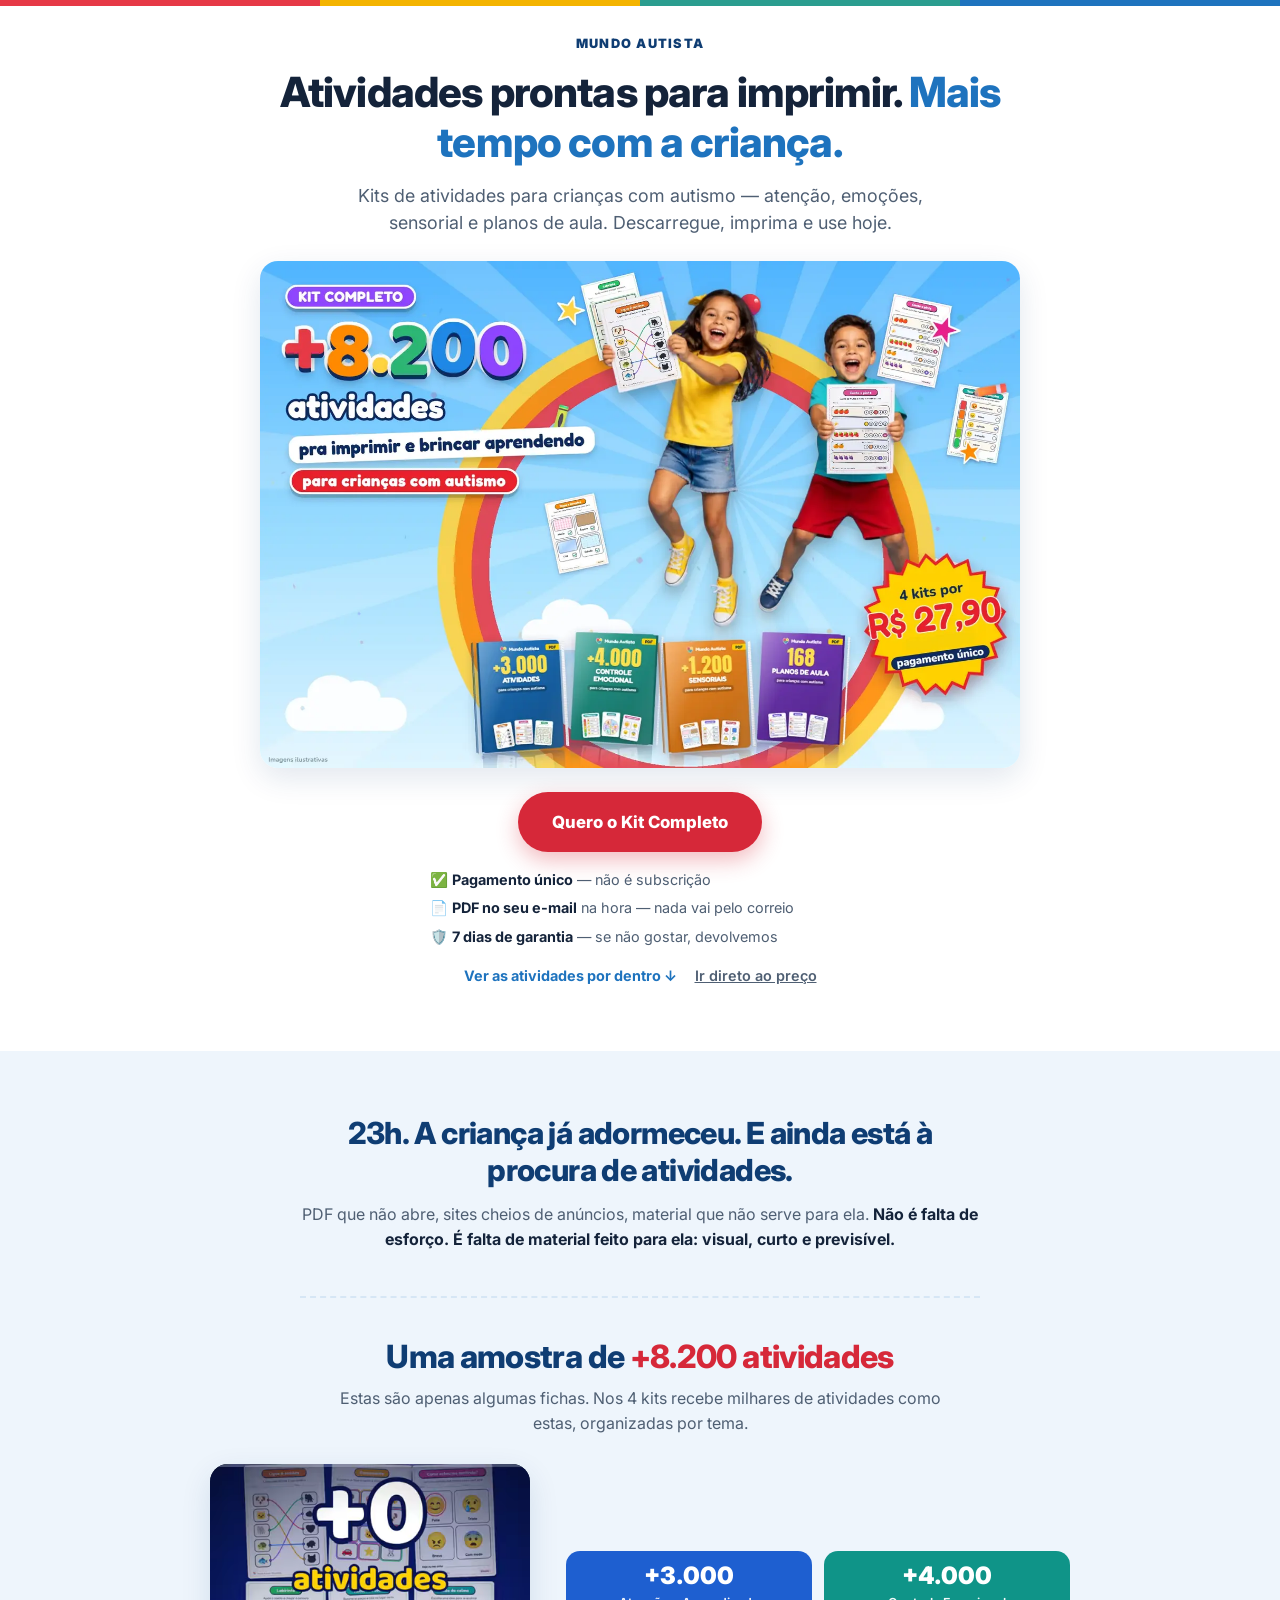
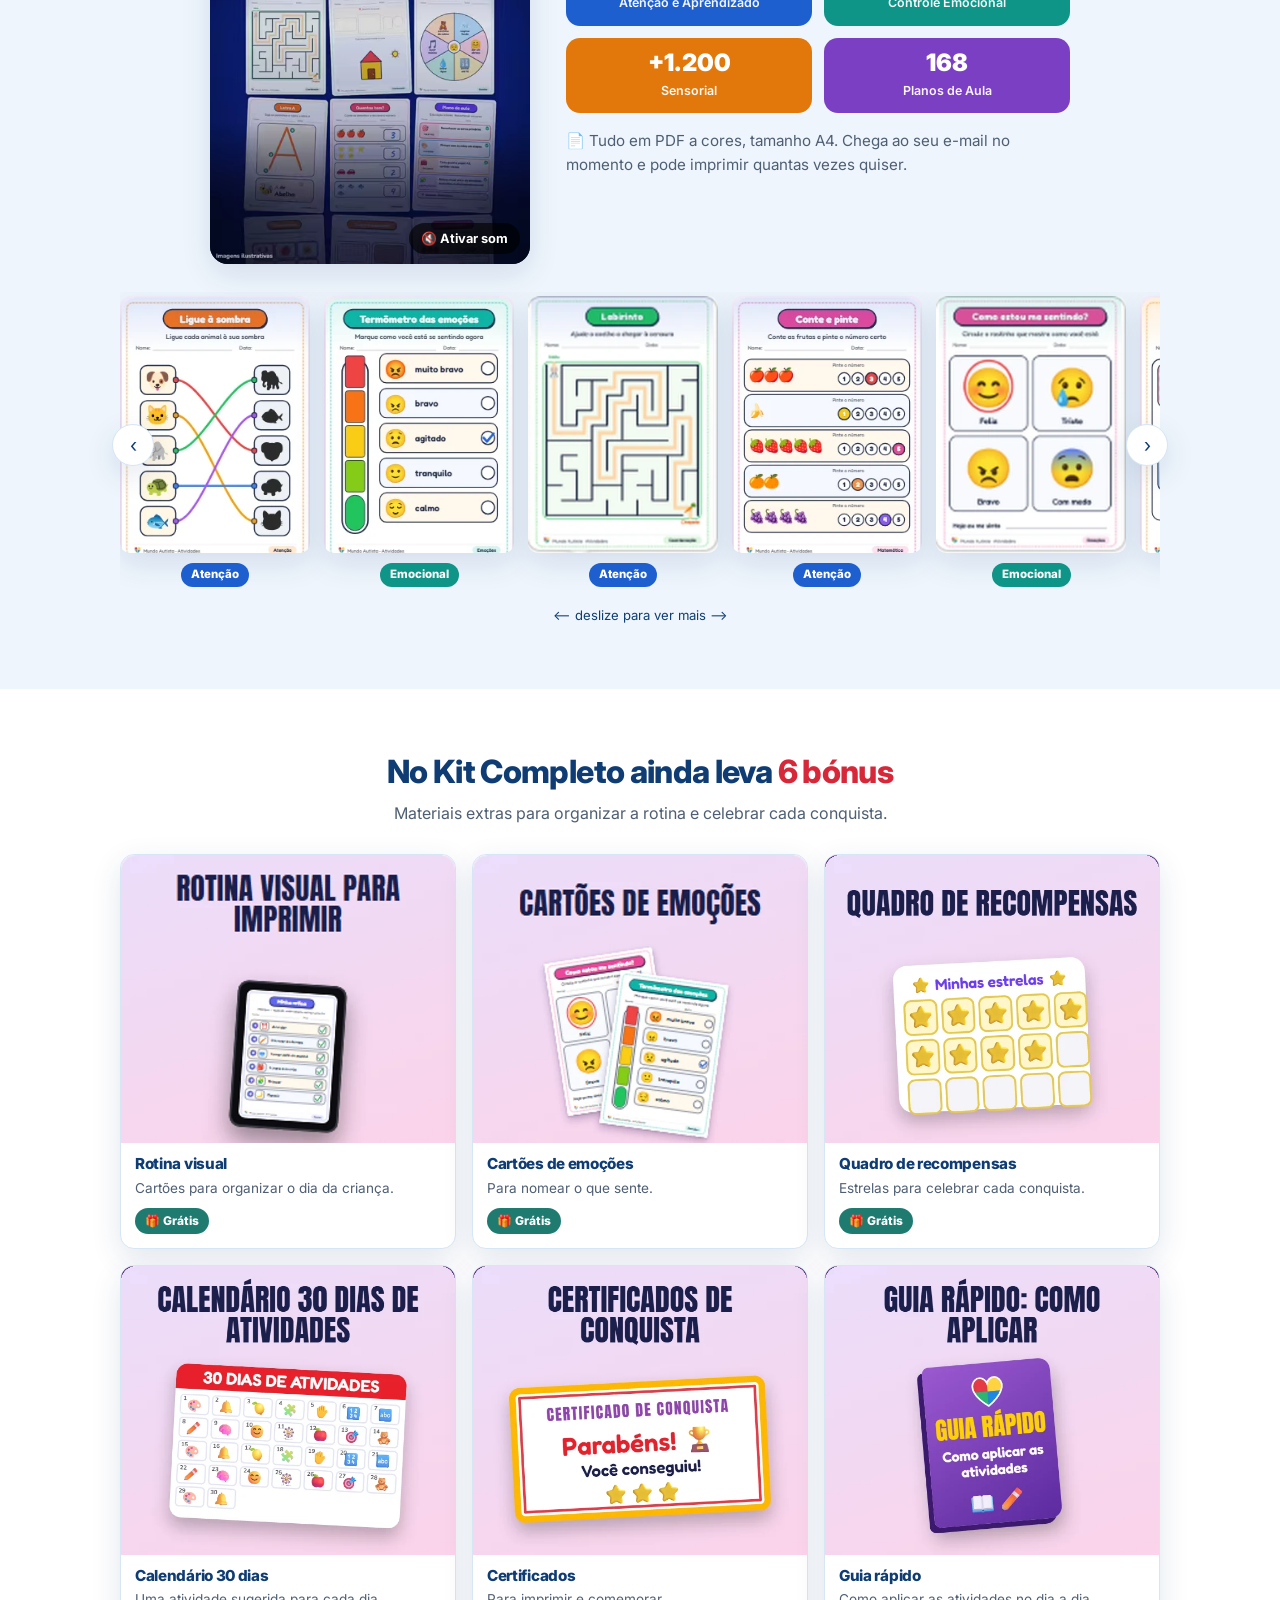
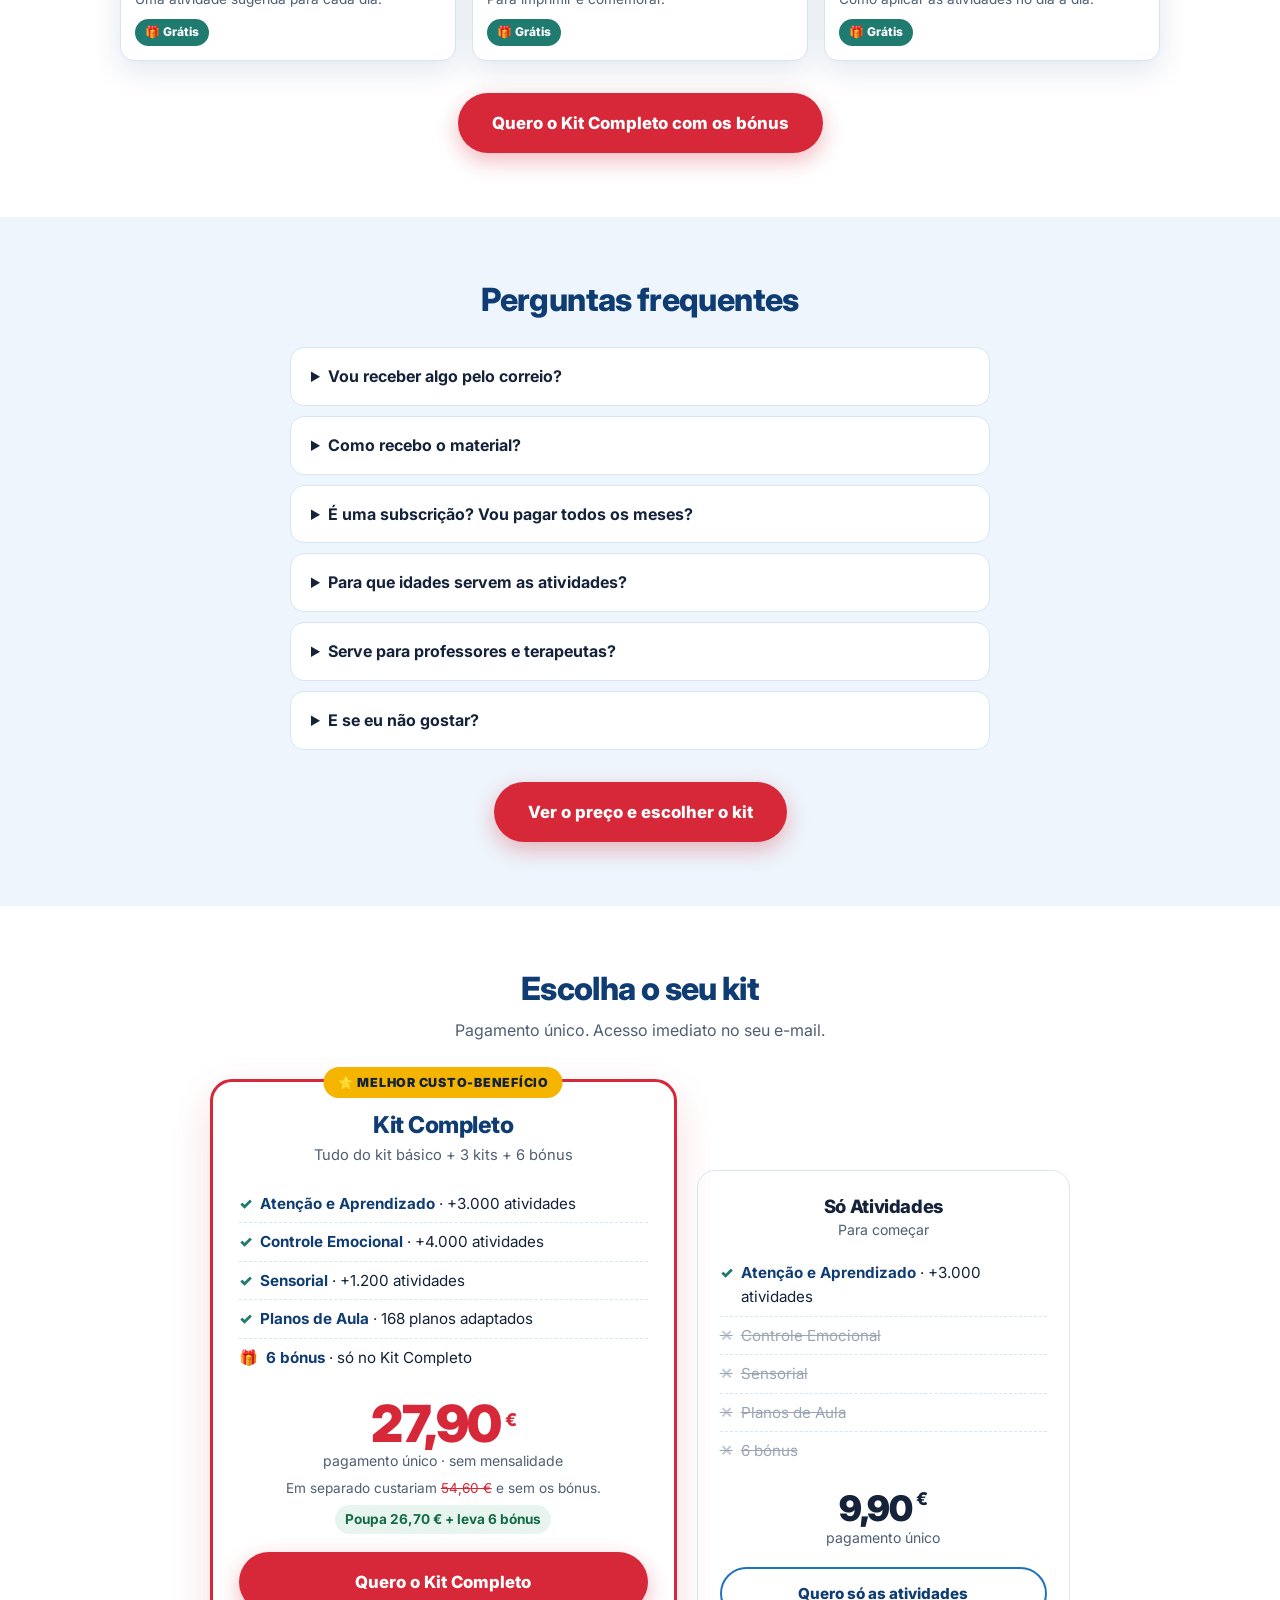
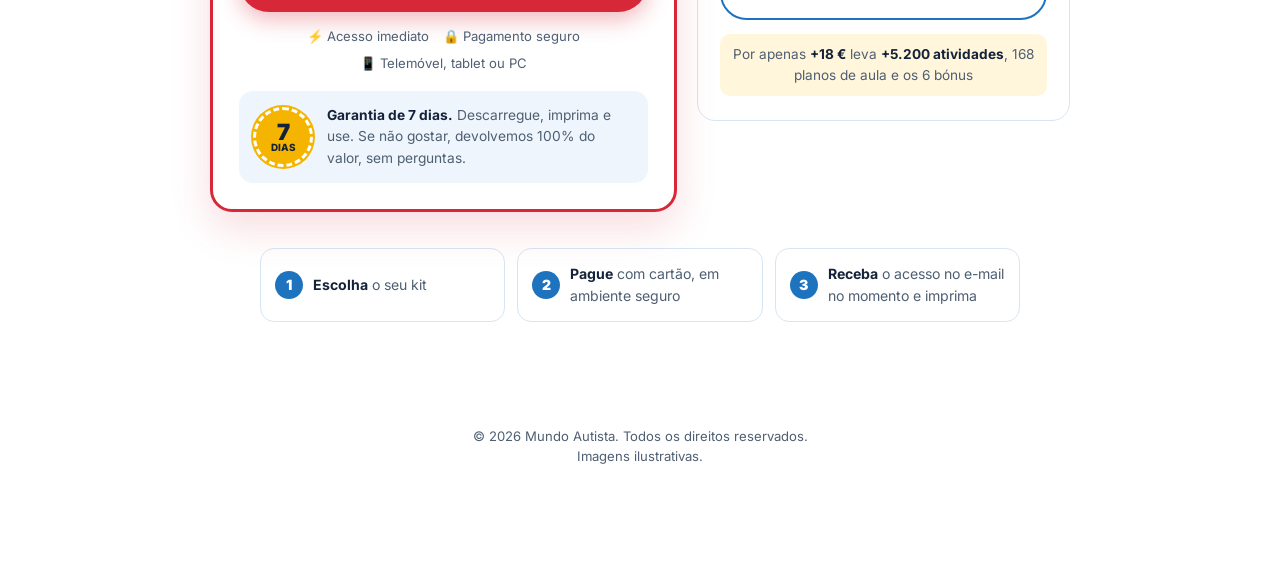
==== commit 7c83171c: "Página mais curta: dor junta à amostra, sem depoimentos fora de contexto, atalho ao preço, capa do v" ====
--- a/index.html
+++ b/index.html
@@ -71,7 +71,7 @@
 .hero .mockup { width: 100%; height: auto; max-width: 760px; margin: 4px auto 24px; border-radius: var(--raio); box-shadow: var(--sombra); }
 
 /* Dor + vídeo */
-.dor { max-width: 680px; margin: 0 auto; text-align: center; }
+.dor { max-width: 680px; margin: 0 auto 40px; text-align: center; padding-bottom: 32px; border-bottom: 2px dashed var(--borda); }
 .dor h2 { font-size: 1.9rem; color: var(--azul-escuro); margin-bottom: 14px; }
 .dor p { color: var(--texto-suave); margin-bottom: 12px; }
 .dor p strong { color: var(--texto); }
@@ -218,7 +218,9 @@
 .selos-hero { list-style: none; max-width: 420px; margin: 14px auto 0; text-align: left; font-size: 0.9rem; color: var(--texto-suave); }
 .selos-hero li { padding: 3px 0; }
 .selos-hero strong { color: var(--texto); }
-.rolar { display: inline-block; margin-top: 14px; font-weight: 700; font-size: 0.9rem; color: var(--azul); text-decoration: none; animation: pulo 1.6s ease-in-out infinite; }
+.atalhos { margin-top: 14px; display: flex; flex-wrap: wrap; gap: 6px 18px; justify-content: center; font-size: 0.9rem; }
+.atalhos a:not(.rolar) { color: var(--texto-suave); font-weight: 600; }
+.rolar { display: inline-block; font-weight: 700; font-size: 0.9rem; color: var(--azul); text-decoration: none; animation: pulo 1.6s ease-in-out infinite; }
 @keyframes pulo { 50% { transform: translateY(4px); } }
 a.garantia { text-decoration: none; }
 a.bonus { display: block; text-decoration: none; color: inherit; }
@@ -309,22 +311,17 @@
       <li>📄 <strong>PDF no seu e-mail</strong> na hora — nada vai pelo correio</li>
       <li>🛡️ <strong>7 dias de garantia</strong> — se não gostar, devolvemos</li>
     </ul>
-    <a class="rolar" href="#amostra">Veja as atividades por dentro ↓</a>
+    <p class="atalhos"><a class="rolar" href="#amostra">Ver as atividades por dentro ↓</a><a href="#oferta">Ir direto ao preço</a></p>
   </div>
 </section>
 
-<!-- 2. DOR (o vídeo da dor já é o anúncio: aqui só reforça em 3 linhas) -->
-<section class="suave">
-  <div class="container dor">
-    <h2>23h. A criança já adormeceu. E ainda está à procura de atividades.</h2>
-    <p>PDF que não abre, sites cheios de anúncios, material que não serve para ela. No dia seguinte, frustra-se e desiste em dois minutos.</p>
-    <p><strong>Não é falta de esforço. É falta de material feito para ela: visual, curto e previsível.</strong></p>
-  </div>
-</section>
-
 <!-- 3. PRÉVIAS -->
-<section id="amostra">
+<section class="suave" id="amostra">
   <div class="container">
+    <div class="dor">
+      <h2>23h. A criança já adormeceu. E ainda está à procura de atividades.</h2>
+      <p>PDF que não abre, sites cheios de anúncios, material que não serve para ela. <strong>Não é falta de esforço. É falta de material feito para ela: visual, curto e previsível.</strong></p>
+    </div>
     <h2 class="titulo">Uma amostra de <mark>+8.200 atividades</mark></h2>
     <p class="sub">Estas são apenas algumas fichas. Nos 4 kits recebe milhares de atividades como estas, organizadas por tema.</p>
     <div class="amostra">
@@ -365,17 +362,7 @@
   </div>
 </section>
 
-<!-- 4. PROVA SOCIAL (antes do preço: quebra o medo de golpe) -->
-<section class="suave">
-  <div class="container">
-    <h2 class="titulo">Quem já é nosso cliente, confia</h2>
-    <p class="sub">Conversas reais, publicadas com autorização, de clientes dos nossos materiais.</p>
-    <div class="depoimentos" id="depoimentos">
-      <img loading="lazy" decoding="async" src="img/depoimento-1.webp" alt="Cliente a elogiar os bónus, o conteúdo e a estrutura">
-      <img loading="lazy" decoding="async" src="img/depoimento-5.webp" alt="Cliente que já acompanha e comprou outro material">
-    </div>
-  </div>
-</section>
+<!-- 4. PROVA SOCIAL: removida até haver depoimentos de clientes em Portugal sobre este produto (prints em img/depoimento-*.webp) -->
 
 <!-- 5. BÔNUS (antes do preço: empilha valor) -->
 <section>
@@ -552,7 +539,7 @@
 // Microsoft Clarity + eventos do funil (os mesmos nomes de antes, para comparar)
 if (CLARITY_ID) {
   (function(c,l,a,r,i,t,y){c[a]=c[a]||function(){(c[a].q=c[a].q||[]).push(arguments)};t=l.createElement(r);t.async=1;t.src="https://www.clarity.ms/tag/"+i;y=l.getElementsByTagName(r)[0];y.parentNode.insertBefore(t,y);})(window,document,"clarity","script",CLARITY_ID);
-  var etapas = [['.hero','viu_1_topo'],['.dor','viu_2_dor'],['#amostra','viu_3_amostra'],['#depoimentos','viu_4_prova_social'],['.bonus-grid','viu_5_bonus'],['.faq','viu_7_faq'],['#oferta','viu_6_oferta']];
+  var etapas = [['.hero','viu_1_topo'],['.dor','viu_2_dor'],['.amostra','viu_3_amostra'],['.bonus-grid','viu_5_bonus'],['.faq','viu_7_faq'],['#oferta','viu_6_oferta']];
   if ('IntersectionObserver' in window) etapas.forEach(function (e) {
     var el = document.querySelector(e[0]); if (!el) return;
     var io = new IntersectionObserver(function (es) { if (es[0].isIntersecting) { clarity('event', e[1]); io.disconnect(); } }, { threshold: 0.3 });
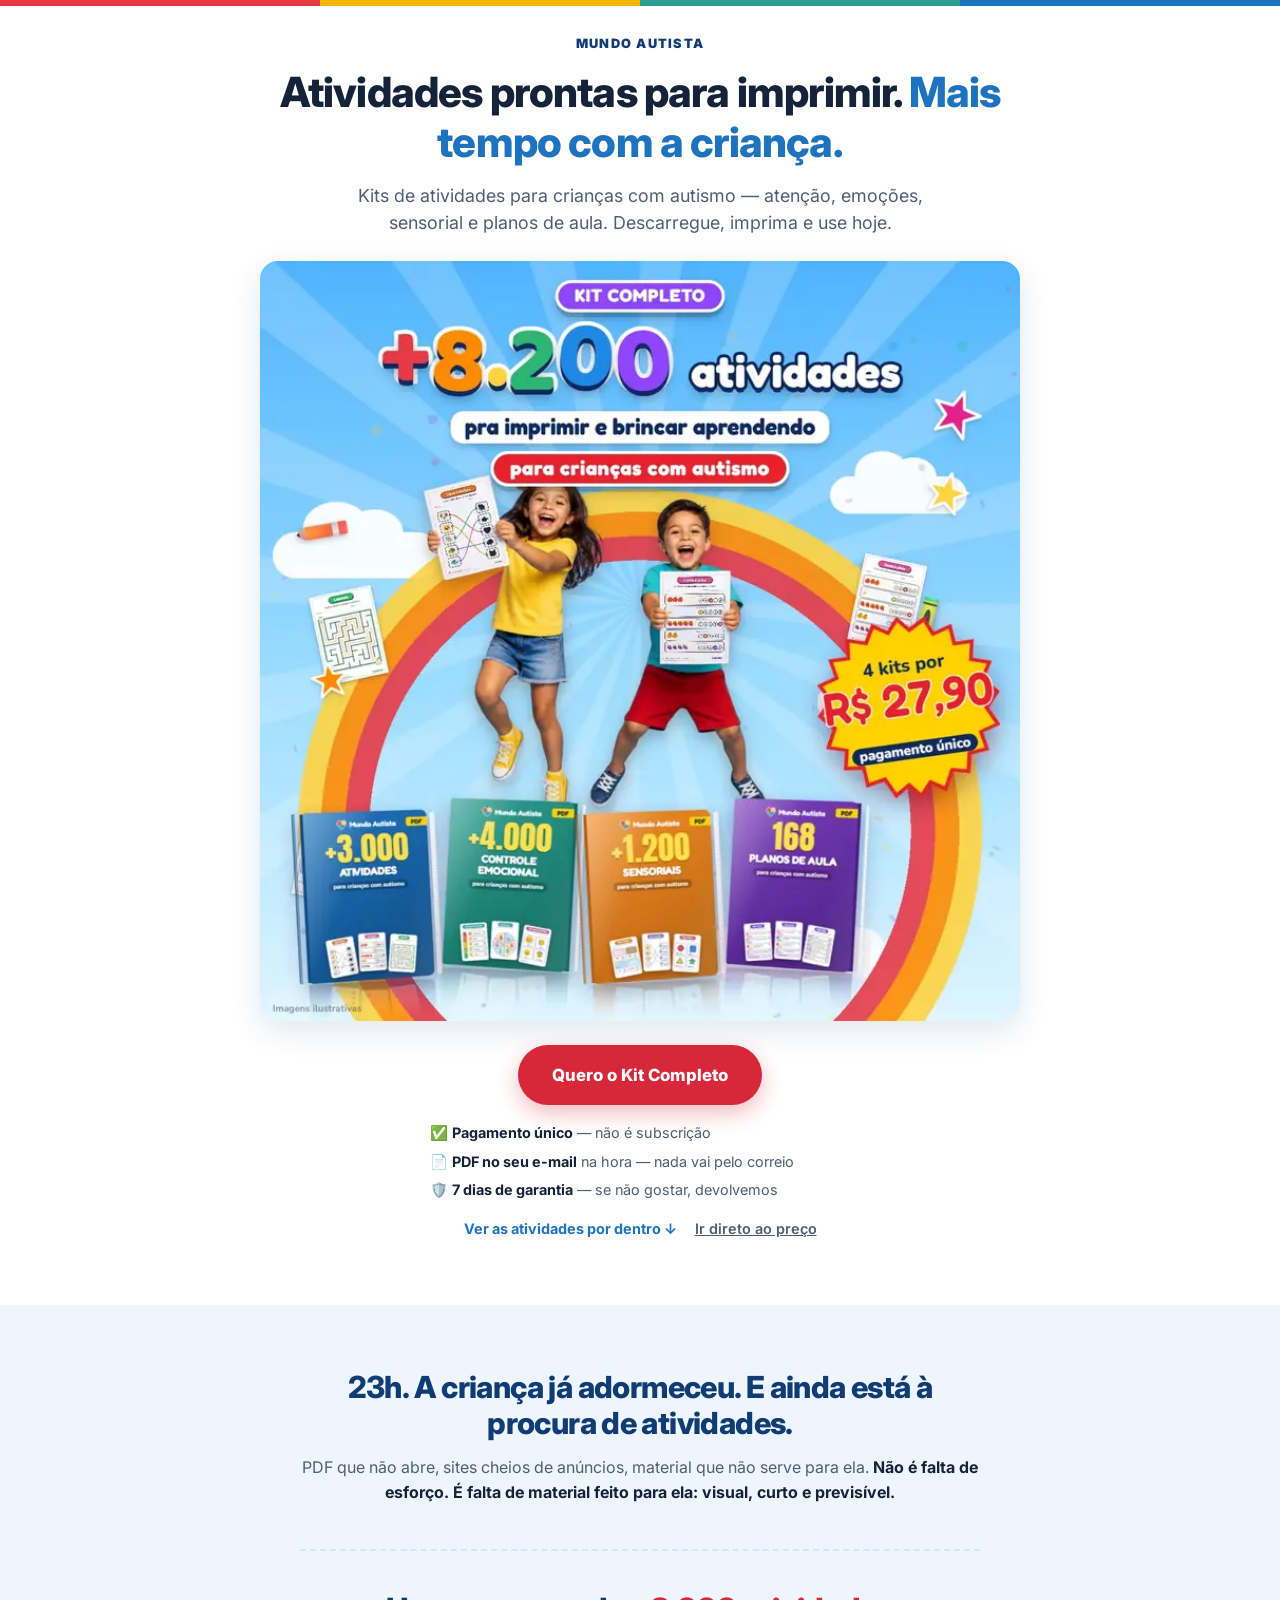
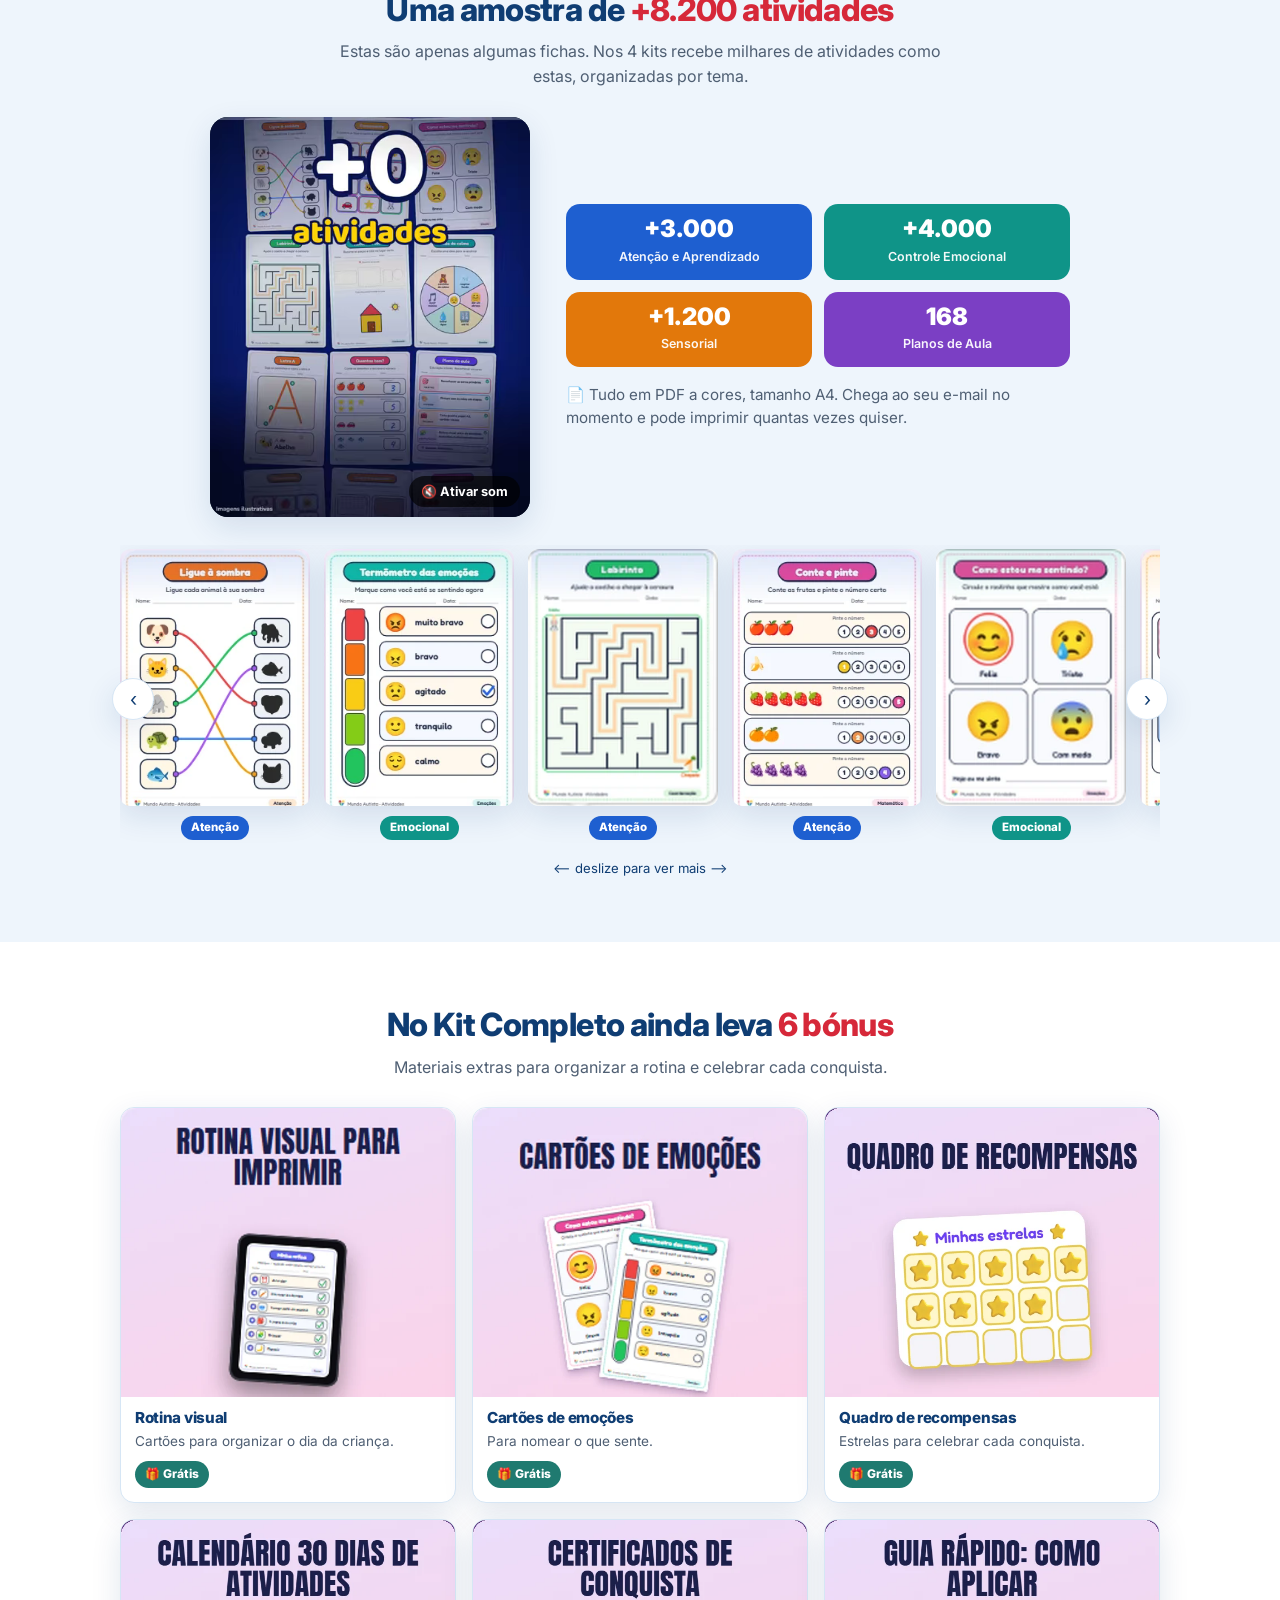
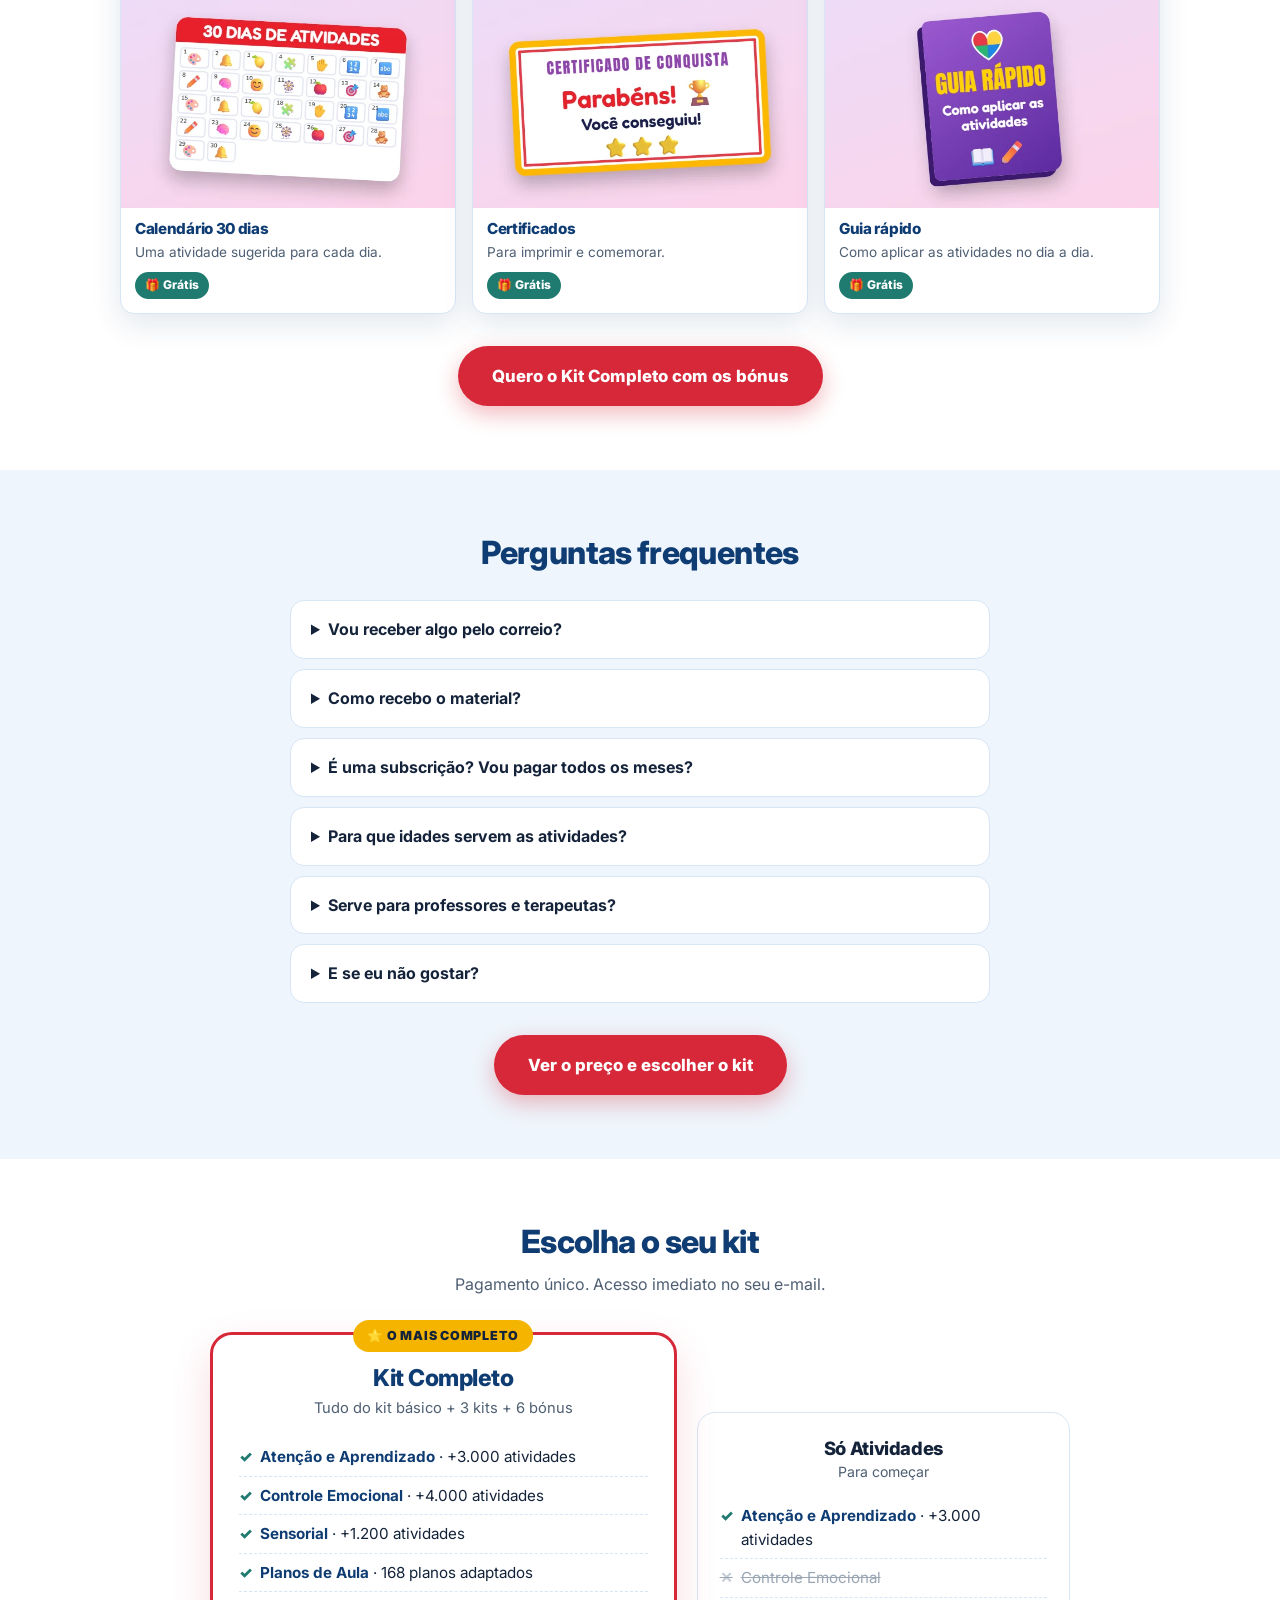
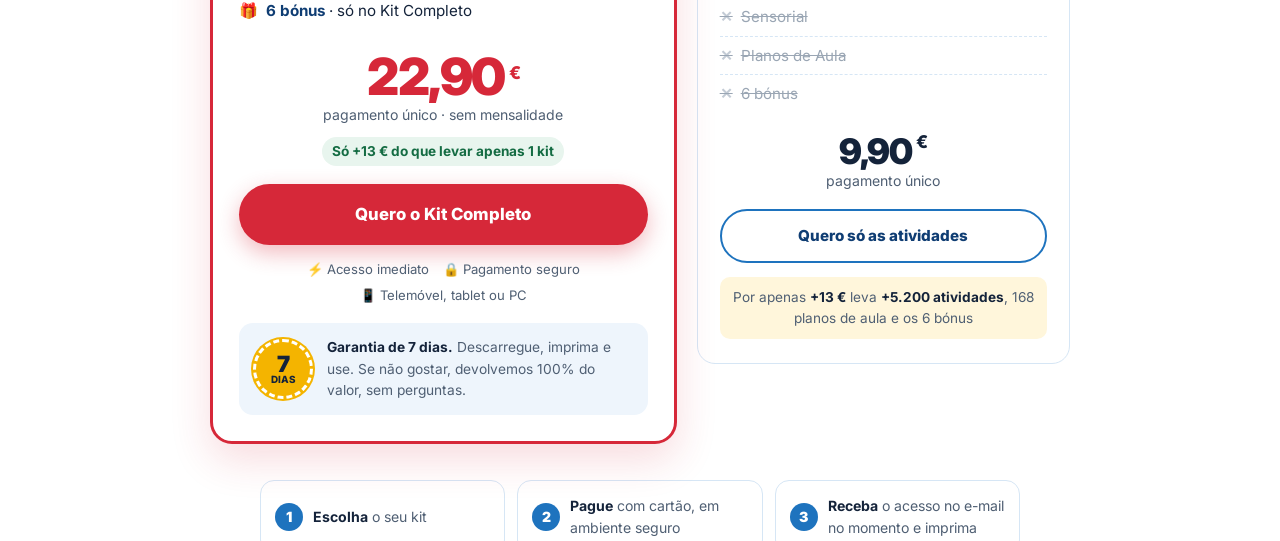
==== commit cca9782f: "Oferta coerente: Kit Completo 22,90 €, sem preço de referência fictício nem kits avulsos inexistente" ====
--- a/index.html
+++ b/index.html
@@ -303,7 +303,7 @@
     <p class="sub">Kits de atividades para crianças com autismo — atenção, emoções, sensorial e planos de aula. Descarregue, imprima e use hoje.</p>
     <a href="#oferta" class="mockup-link" aria-label="Ver os kits e o preço"><picture>
       <source media="(max-width: 600px)" srcset="img/hero-mobile.webp" width="720" height="720">
-      <img class="mockup" src="img/hero-desktop.webp" alt="Kit Completo Mundo Autista: 4 kits com +8.200 atividades por 27,90 €" width="1440" height="960" fetchpriority="high">
+      <img class="mockup" src="img/hero-desktop.webp" alt="Kit Completo Mundo Autista: 4 kits com +8.200 atividades por 22,90 €" width="1440" height="960" fetchpriority="high">
     </picture></a>
     <a class="btn" href="#oferta">Quero o Kit Completo</a>
     <ul class="selos-hero">
@@ -407,14 +407,14 @@
     <p class="sub">Pagamento único. Acesso imediato no seu e-mail.</p>
 
     <div class="oferta">
-      <!-- Vídeo dos kits: volta aqui quando o criativo tiver o preço "separados" corrigido (soma real R$ 54,60).
+      <!-- Vídeo dos kits: volta aqui quando o criativo tiver o preço "separados" corrigido (preço do Kit Completo 22,90 €).
       <div class="video quadrado">
         <video poster="img/poster-kits.webp" muted loop playsinline preload="none"><source src="video/kits.webm" type="video/webm"><source src="video/kits.mp4" type="video/mp4"></video>
         <button class="som" type="button">🔇 Ativar som</button>
       </div>
       -->
       <div class="combo">
-        <span class="selo-top">⭐ Melhor custo-benefício</span>
+        <span class="selo-top">⭐ O mais completo</span>
         <h3>Kit Completo</h3>
         <p class="resumo">Tudo do kit básico + 3 kits + 6 bónus</p>
         <ul class="lista">
@@ -425,9 +425,9 @@
           <li class="extra"><span><b>6 bónus</b> · só no Kit Completo</span></li>
         </ul>
         <div class="preco">
-          <div class="por">27,90<small>€</small></div>
+          <div class="por">22,90<small>€</small></div>
           <div class="unico">pagamento único · sem mensalidade</div>
-          <div class="economia">Em separado custariam <s>54,60 €</s> e sem os bónus.<br><strong class="economize">Poupa 26,70 € + leva 6 bónus</strong></div>
+          <div class="economia"><strong class="economize">Só +13 € do que levar apenas 1 kit</strong></div>
         </div>
         <a class="btn bloco" href="#" data-checkout="completo">Quero o Kit Completo</a>
         <div class="confianca"><span>⚡ Acesso imediato</span><span>🔒 Pagamento seguro</span><span>📱 Telemóvel, tablet ou PC</span></div>
@@ -448,7 +448,7 @@
         </ul>
         <div class="preco"><div class="por pequeno">9,90<small>€</small></div><div class="unico">pagamento único</div></div>
         <a class="btn secundario bloco" href="#" data-checkout="atencao">Quero só as atividades</a>
-        <p class="diferenca">Por apenas <strong>+18 €</strong> leva <strong>+5.200 atividades</strong>, 168 planos de aula e os 6 bónus</p>
+        <p class="diferenca">Por apenas <strong>+13 €</strong> leva <strong>+5.200 atividades</strong>, 168 planos de aula e os 6 bónus</p>
       </div>
     </div>
 
@@ -458,14 +458,6 @@
       <li><span><strong>Pague</strong> com cartão, em ambiente seguro</span></li>
       <li><span><strong>Receba</strong> o acesso no e-mail no momento e imprima</span></li>
     </ol>
-    <details class="outros">
-      <summary>Quer só um dos outros kits? Ver kits avulsos</summary>
-      <div class="avulsos">
-      <div class="kit"><img loading="lazy" decoding="async" src="img/kit-2.webp" alt="Kit Controle Emocional"><div class="info"><h4>Controle Emocional</h4><span class="qtd">+4.000 atividades</span><span class="valor">14,90 €</span><a class="btn secundario" href="#" data-checkout="emocional">Comprar</a></div></div>
-      <div class="kit"><img loading="lazy" decoding="async" src="img/kit-3.webp" alt="Kit Sensorial"><div class="info"><h4>Sensorial</h4><span class="qtd">+1.200 atividades</span><span class="valor">14,90 €</span><a class="btn secundario" href="#" data-checkout="sensorial">Comprar</a></div></div>
-      <div class="kit"><img loading="lazy" decoding="async" src="img/kit-4.webp" alt="Kit Planos de Aula"><div class="info"><h4>Planos de Aula</h4><span class="qtd">168 planos</span><span class="valor">14,90 €</span><a class="btn secundario" href="#" data-checkout="planos">Comprar</a></div></div>
-      </div>
-    </details>
   </div>
 </section>
 
@@ -479,7 +471,7 @@
 </footer>
 
 <div class="barra" id="barra">
-  <div class="txt">Kit Completo<strong>27,90 €</strong></div>
+  <div class="txt">Kit Completo<strong>22,90 €</strong></div>
   <a class="btn" href="#oferta">Escolher kit</a>
 </div>
 
@@ -510,7 +502,7 @@
 function rastreia(evento, dados) { if (window.fbq) fbq('track', evento, dados); }
 
 // Botões de compra: link real + UTMs do anúncio repassadas ao checkout (atribuição de venda)
-var VALORES = { completo: 27.90, atencao: 9.90, emocional: 14.90, sensorial: 14.90, planos: 14.90 };
+var VALORES = { completo: 22.90, atencao: 9.90 };
 document.querySelectorAll('[data-checkout]').forEach(function (a) {
   var chave = a.dataset.checkout, url = CHECKOUT[chave];
   if (!url) { a.href = '#oferta'; return; }
@@ -520,11 +512,6 @@
     rastreia('InitiateCheckout', { content_name: chave, value: VALORES[chave], currency: 'EUR' });
   });
 });
-
-// Kits avulsos de R$ 14,90: só aparecem quando tiverem checkout
-if (!CHECKOUT.emocional && !CHECKOUT.sensorial && !CHECKOUT.planos) {
-  var outros = document.querySelector('.outros'); if (outros) outros.hidden = true;
-}
 
 // Depoimentos: toque amplia a imagem
 document.querySelectorAll('#depoimentos img').forEach(function (img) {
@@ -624,7 +611,7 @@
   var viu = false;
   new IntersectionObserver(function (e) {
     ofertaVisivel = e[0].isIntersecting; atualiza();
-    if (ofertaVisivel && !viu) { viu = true; rastreia('ViewContent', { content_name: 'oferta', currency: 'EUR', value: 27.90 }); }
+    if (ofertaVisivel && !viu) { viu = true; rastreia('ViewContent', { content_name: 'oferta', currency: 'EUR', value: 22.90 }); }
   }).observe(oferta);
 })();
 </script>
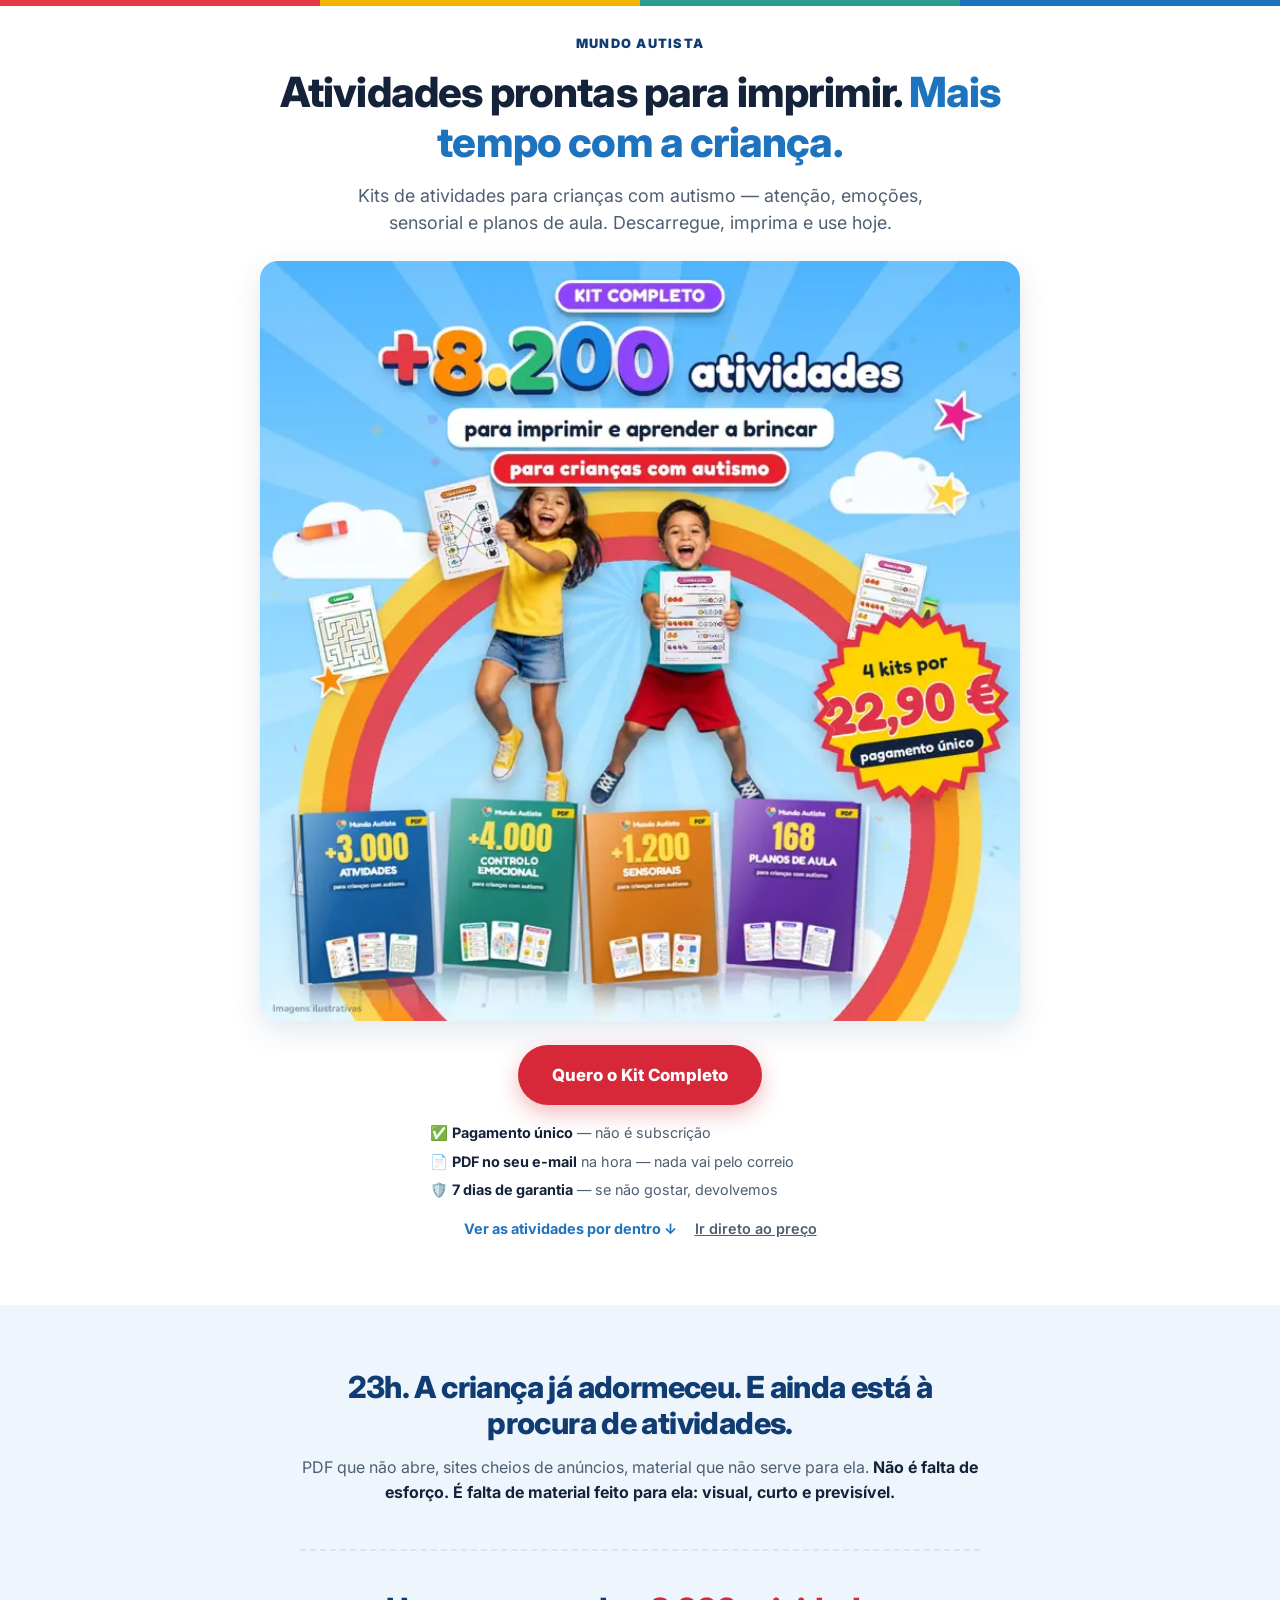
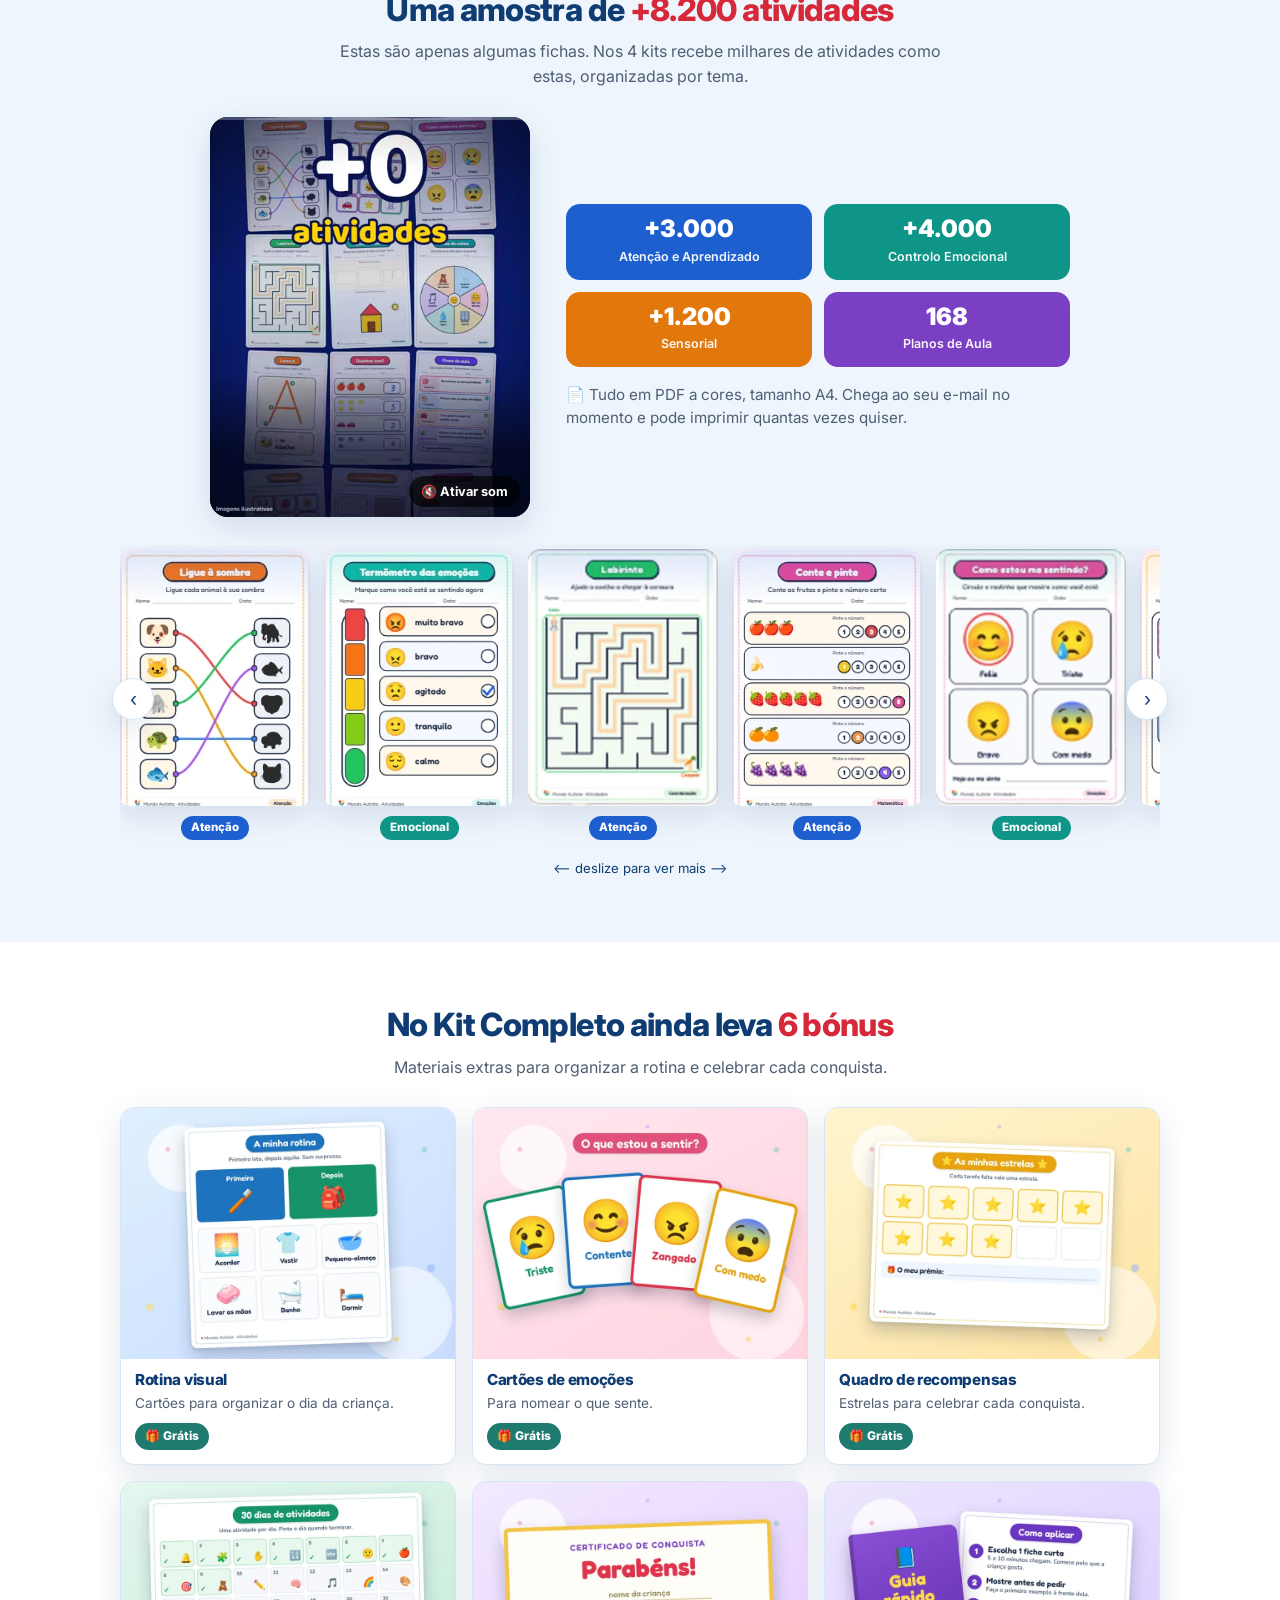
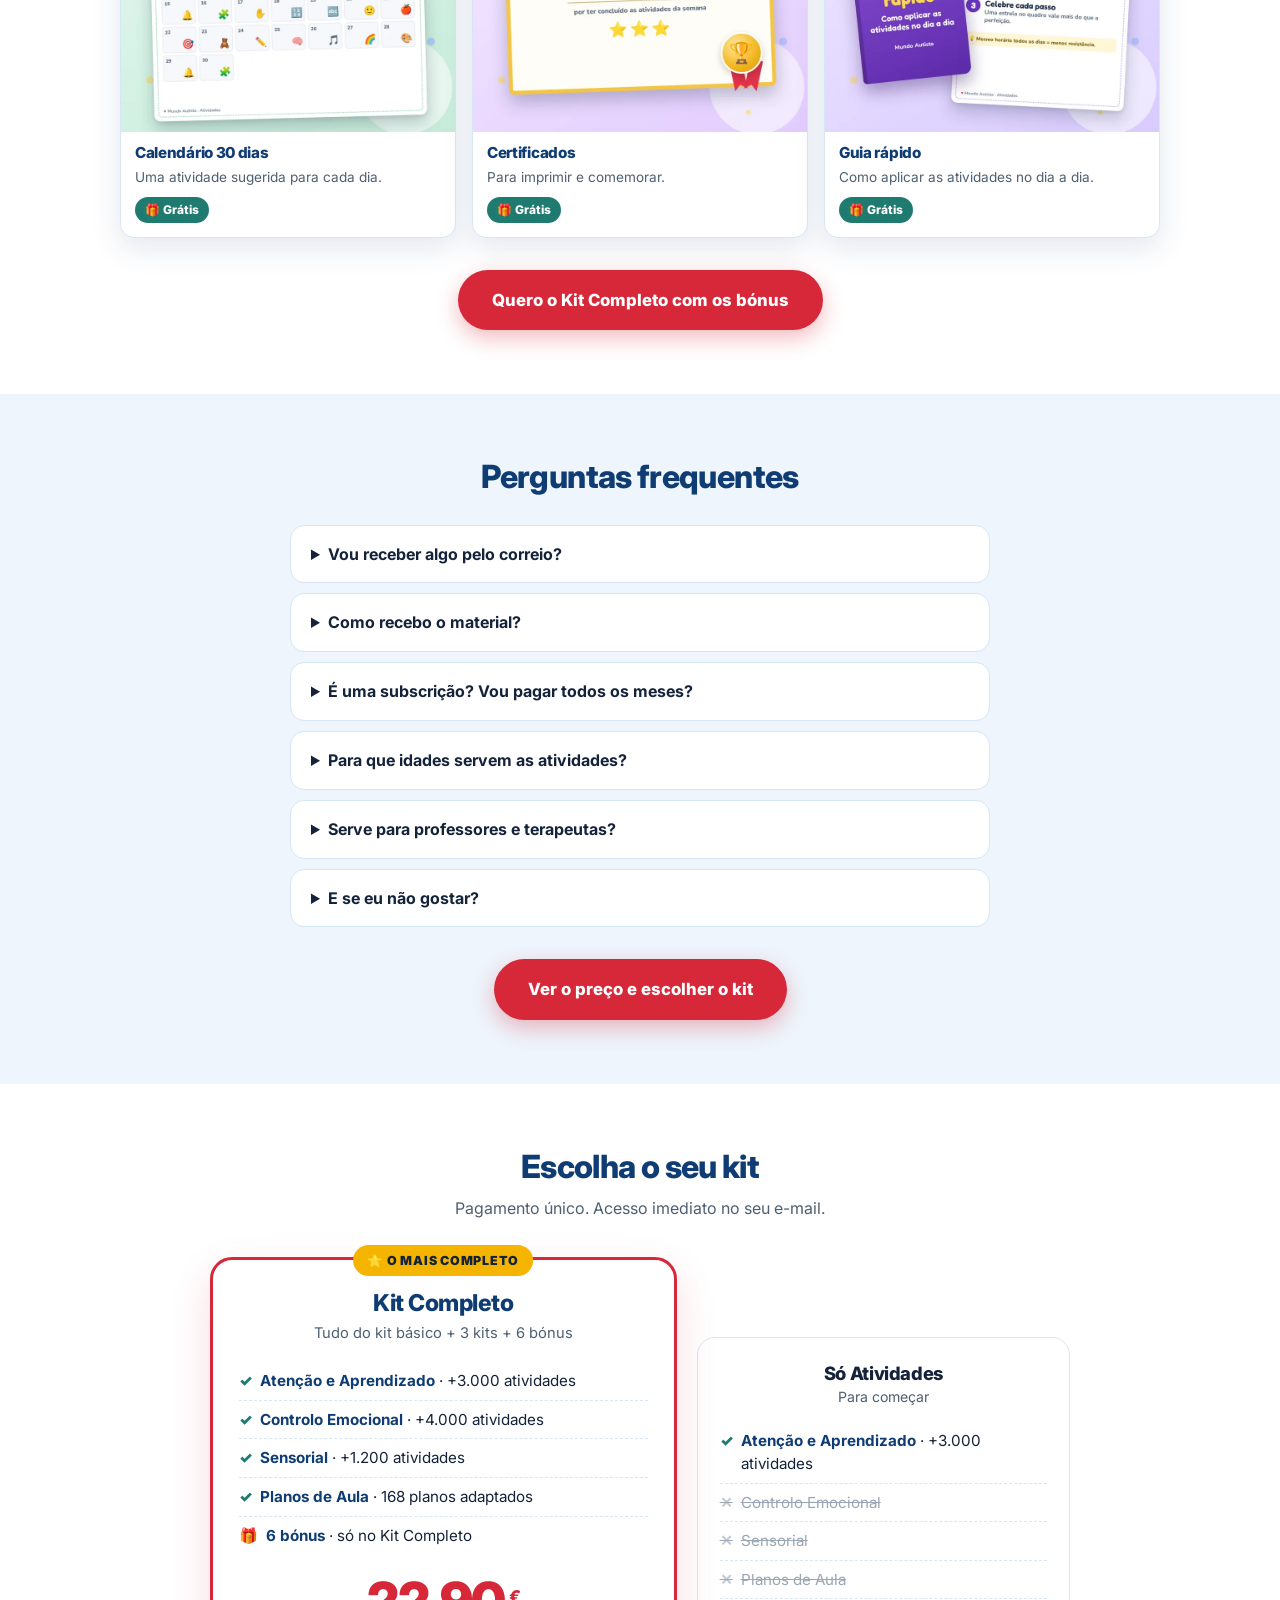
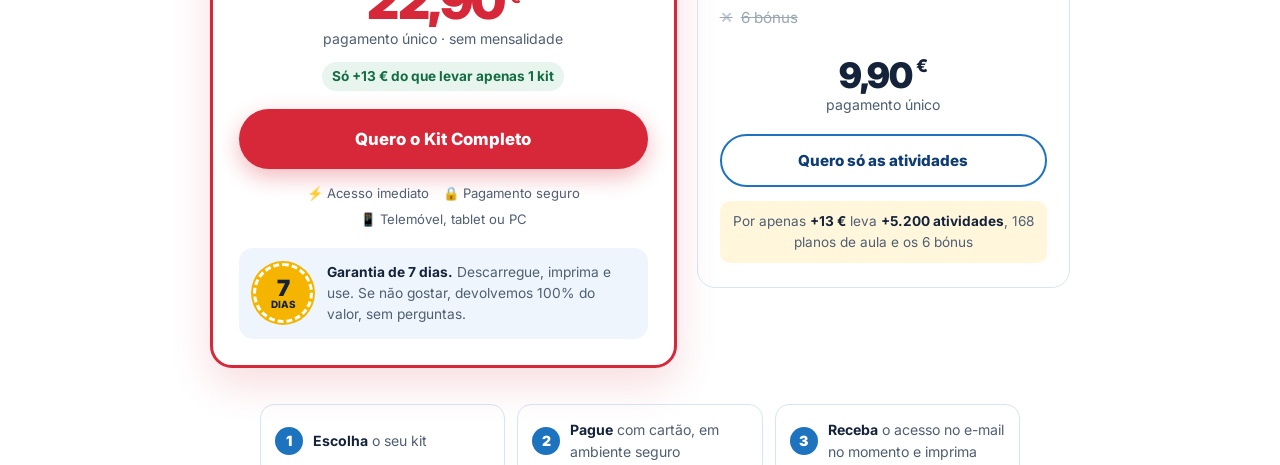
==== commit f6bc2f92: "Imagens novas: 6 bónus redesenhados em PT-PT e topo com 22,90 € e texto de Portugal - Bónus gerados " ====
--- a/index.html
+++ b/index.html
@@ -288,8 +288,12 @@
   .seta { display: none; }
   .combo { padding: 28px 18px 20px; }
   .preco .por { font-size: 2.8rem; }
-  .bonus p { display: none; }
-}
+  .bonus-grid { display: flex; overflow-x: auto; scroll-snap-type: x mandatory; gap: 12px; margin: 24px -20px 0; padding: 0 20px 10px; scrollbar-width: none; }
+  .bonus-grid::-webkit-scrollbar { display: none; }
+  .bonus-grid .bonus { flex: 0 0 80%; scroll-snap-align: center; }
+  .so-movel { display: block !important; margin-top: 10px; }
+}
+.so-movel { display: none; }
 </style>
 </head>
 <body>
@@ -332,7 +336,7 @@
       <div>
     <div class="numeros">
         <div class="num n-atencao"><strong>+3.000</strong><span>Atenção e Aprendizado</span></div>
-        <div class="num n-emocional"><strong>+4.000</strong><span>Controle Emocional</span></div>
+        <div class="num n-emocional"><strong>+4.000</strong><span>Controlo Emocional</span></div>
         <div class="num n-sensorial"><strong>+1.200</strong><span>Sensorial</span></div>
         <div class="num n-planos"><strong>168</strong><span>Planos de Aula</span></div>
       </div>
@@ -343,10 +347,10 @@
       <button class="seta esq" type="button" aria-label="Anterior" data-dir="-1">‹</button>
       <div class="carrossel" id="carrossel" tabindex="0" aria-label="Prévias das atividades">
         <figure class="folha"><img loading="lazy" decoding="async" src="img/previa-1.webp" alt="Ligue à sombra"><figcaption class="tag t-atencao">Atenção</figcaption></figure>
-        <figure class="folha"><img loading="lazy" decoding="async" src="img/previa-3.webp" alt="Termômetro das emoções"><figcaption class="tag t-emocional">Emocional</figcaption></figure>
+        <figure class="folha"><img loading="lazy" decoding="async" src="img/previa-3.webp" alt="Termómetro das emoções"><figcaption class="tag t-emocional">Emocional</figcaption></figure>
         <figure class="folha"><img loading="lazy" decoding="async" src="img/previa-10.webp" alt="Labirinto"><figcaption class="tag t-atencao">Atenção</figcaption></figure>
         <figure class="folha"><img loading="lazy" decoding="async" src="img/previa-2.webp" alt="Conte e pinte"><figcaption class="tag t-atencao">Atenção</figcaption></figure>
-        <figure class="folha"><img loading="lazy" decoding="async" src="img/previa-6.webp" alt="Como estou me sentindo"><figcaption class="tag t-emocional">Emocional</figcaption></figure>
+        <figure class="folha"><img loading="lazy" decoding="async" src="img/previa-6.webp" alt="Como me estou a sentir"><figcaption class="tag t-emocional">Emocional</figcaption></figure>
         <figure class="folha"><img loading="lazy" decoding="async" src="img/previa-4.webp" alt="Toque e descubra"><figcaption class="tag t-sensorial">Sensorial</figcaption></figure>
         <figure class="folha"><img loading="lazy" decoding="async" src="img/previa-11.webp" alt="Letra A"><figcaption class="tag t-atencao">Atenção</figcaption></figure>
         <figure class="folha"><img loading="lazy" decoding="async" src="img/previa-7.webp" alt="Roda da calma"><figcaption class="tag t-emocional">Emocional</figcaption></figure>
@@ -369,6 +373,7 @@
   <div class="container">
     <h2 class="titulo">No Kit Completo ainda leva <mark>6 bónus</mark></h2>
     <p class="sub">Materiais extras para organizar a rotina e celebrar cada conquista.</p>
+    <p class="dica so-movel" aria-hidden="true">⟵ deslize para ver os 6 ⟶</p>
     <div class="bonus-grid">
       <a class="bonus" href="#oferta"><img loading="lazy" decoding="async" src="img/bonus-1.webp" alt="Rotina visual para imprimir"><div class="conteudo"><h4>Rotina visual</h4><p>Cartões para organizar o dia da criança.</p><span class="gratis">🎁 Grátis</span></div></a>
       <a class="bonus" href="#oferta"><img loading="lazy" decoding="async" src="img/bonus-2.webp" alt="Cartões de emoções"><div class="conteudo"><h4>Cartões de emoções</h4><p>Para nomear o que sente.</p><span class="gratis">🎁 Grátis</span></div></a>
@@ -419,7 +424,7 @@
         <p class="resumo">Tudo do kit básico + 3 kits + 6 bónus</p>
         <ul class="lista">
           <li><span><b>Atenção e Aprendizado</b> · +3.000 atividades</span></li>
-          <li><span><b>Controle Emocional</b> · +4.000 atividades</span></li>
+          <li><span><b>Controlo Emocional</b> · +4.000 atividades</span></li>
           <li><span><b>Sensorial</b> · +1.200 atividades</span></li>
           <li><span><b>Planos de Aula</b> · 168 planos adaptados</span></li>
           <li class="extra"><span><b>6 bónus</b> · só no Kit Completo</span></li>
@@ -441,7 +446,7 @@
         <p class="resumo">Para começar</p>
         <ul class="lista">
           <li><span><b>Atenção e Aprendizado</b> · +3.000 atividades</span></li>
-          <li class="nao"><span>Controle Emocional</span></li>
+          <li class="nao"><span>Controlo Emocional</span></li>
           <li class="nao"><span>Sensorial</span></li>
           <li class="nao"><span>Planos de Aula</span></li>
           <li class="nao"><span>6 bónus</span></li>
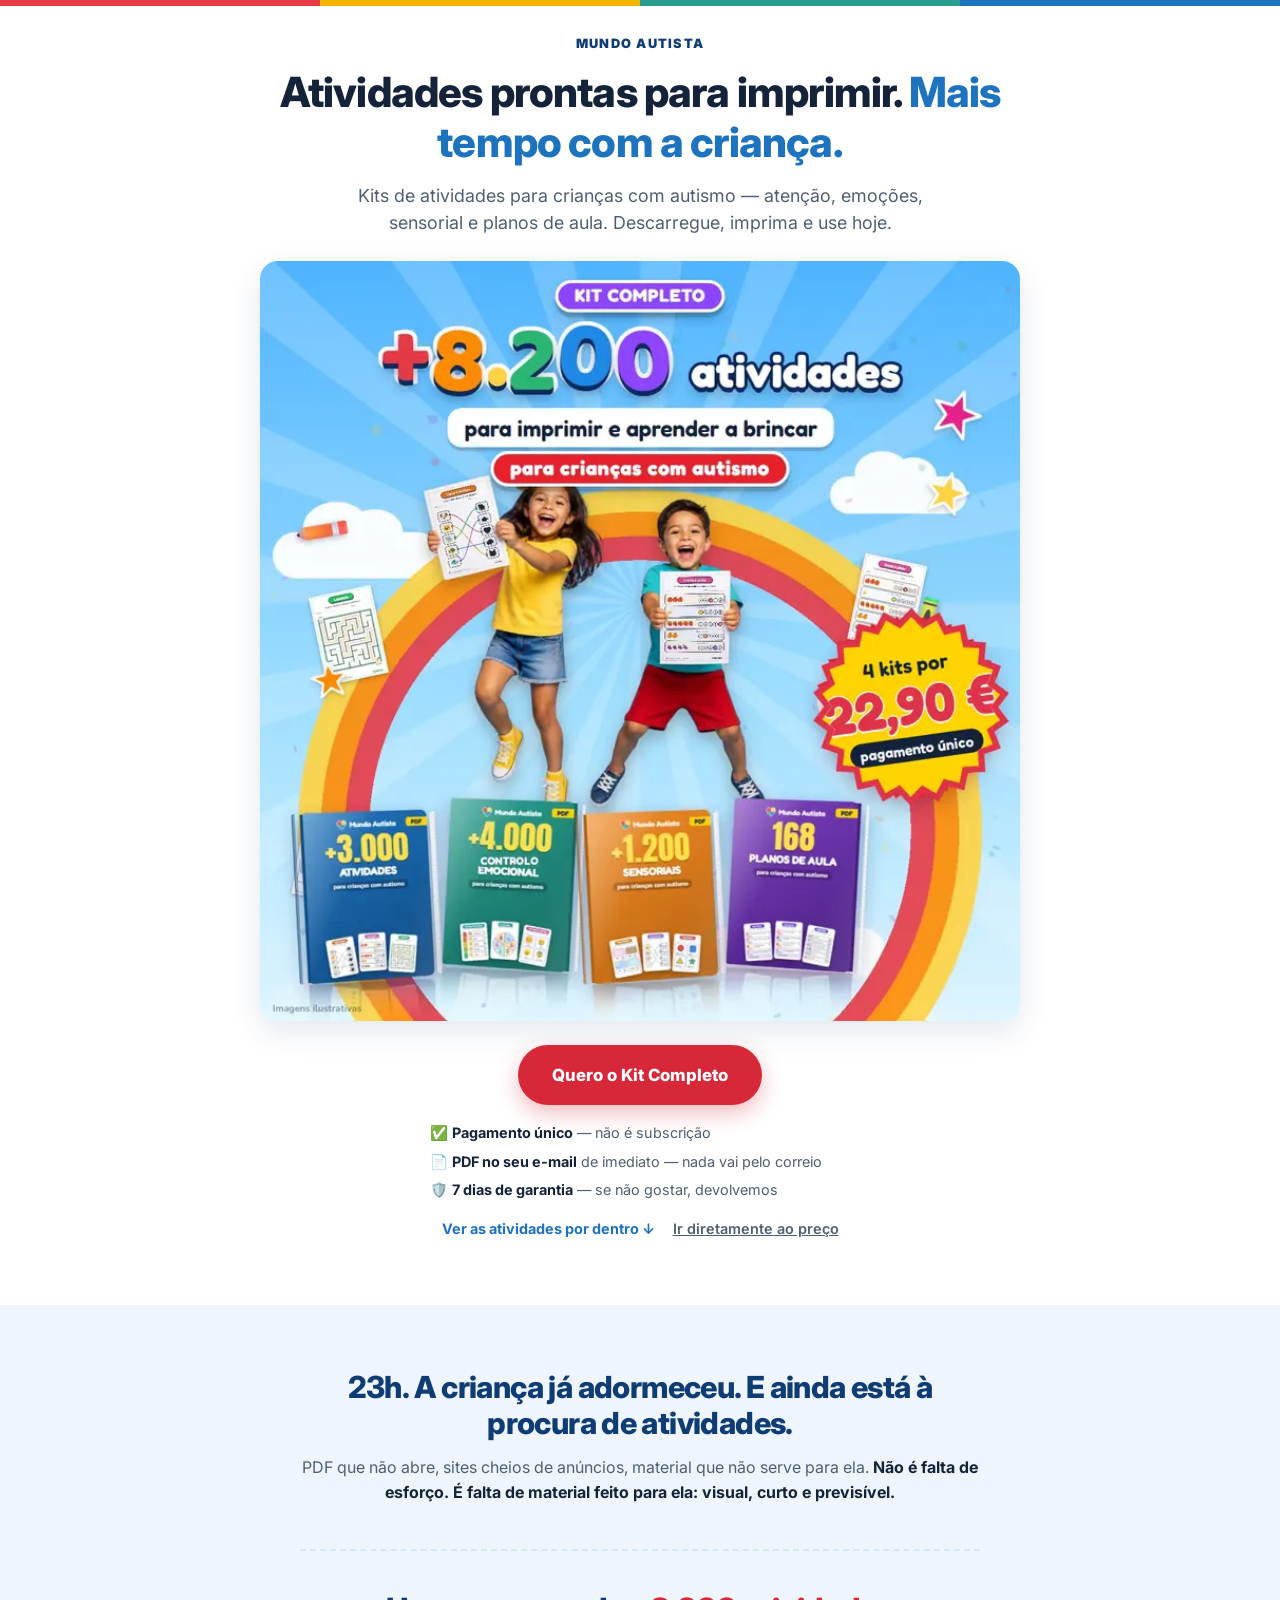
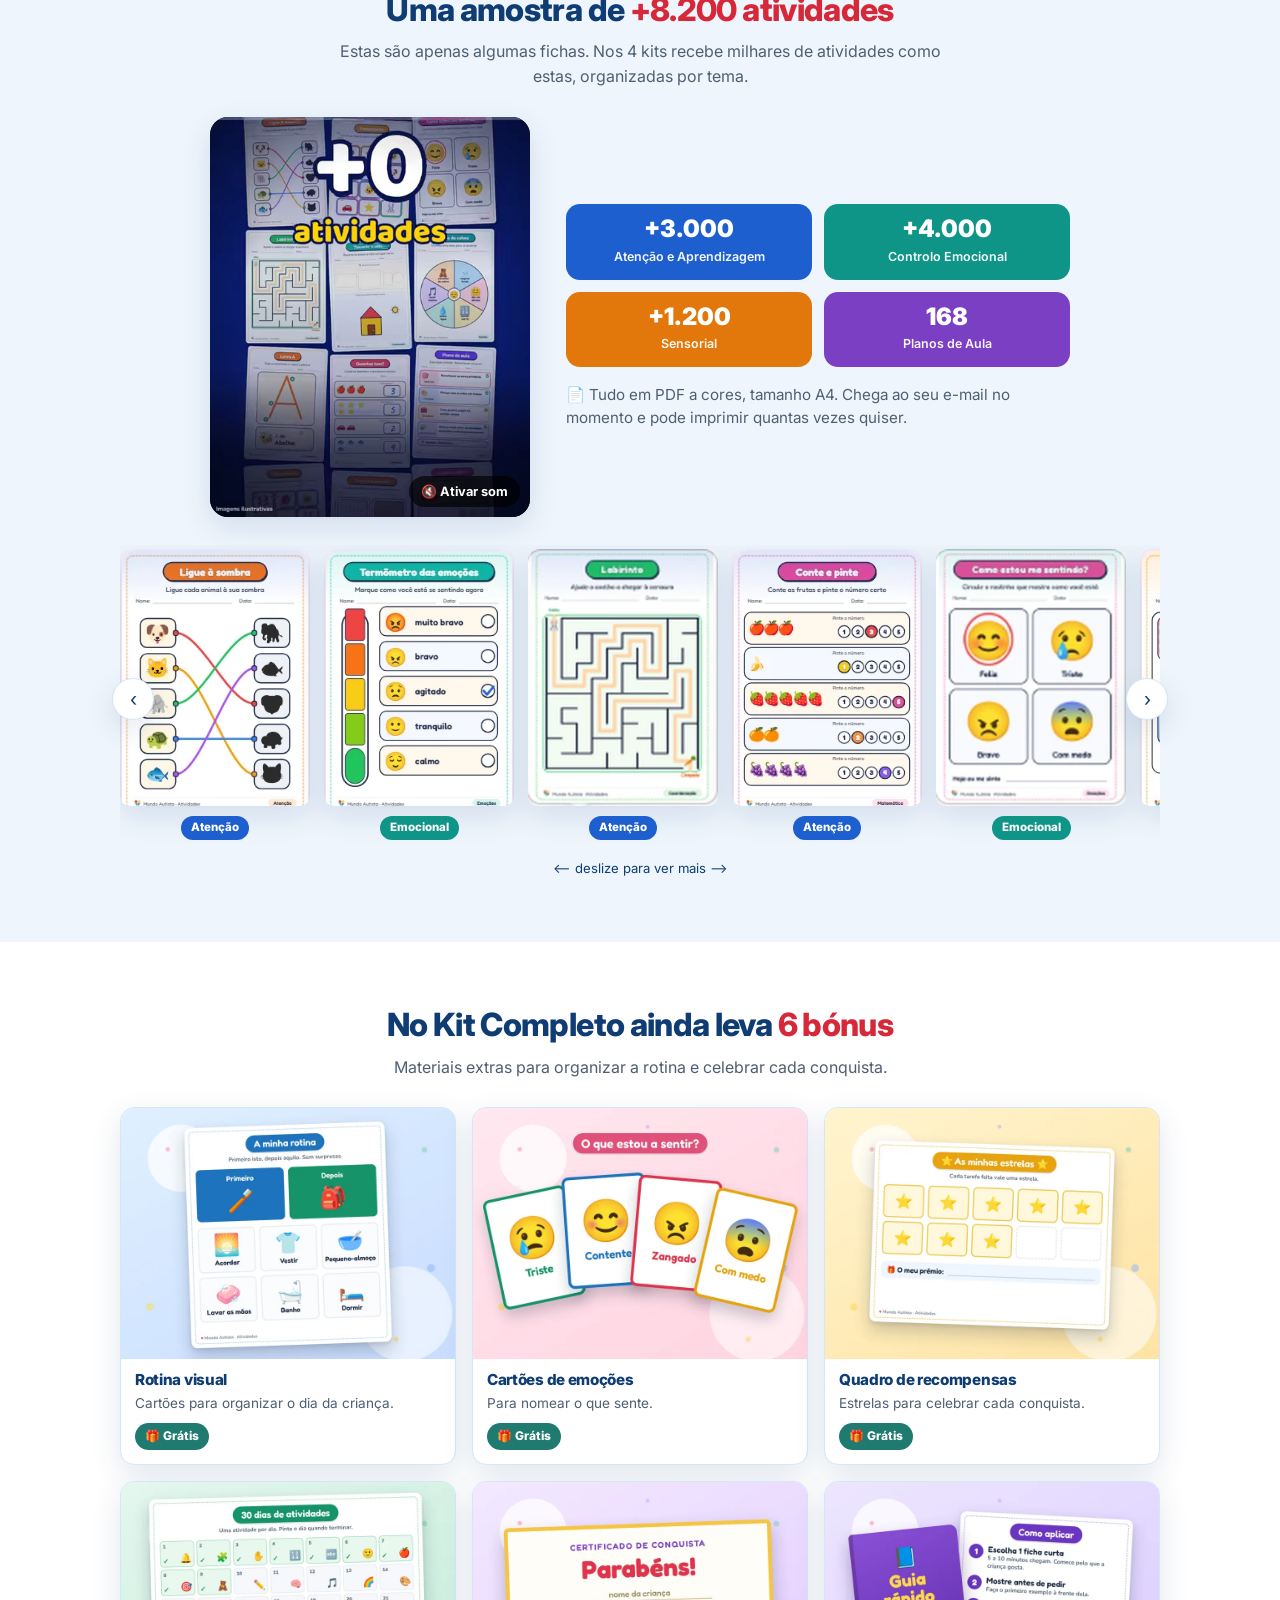
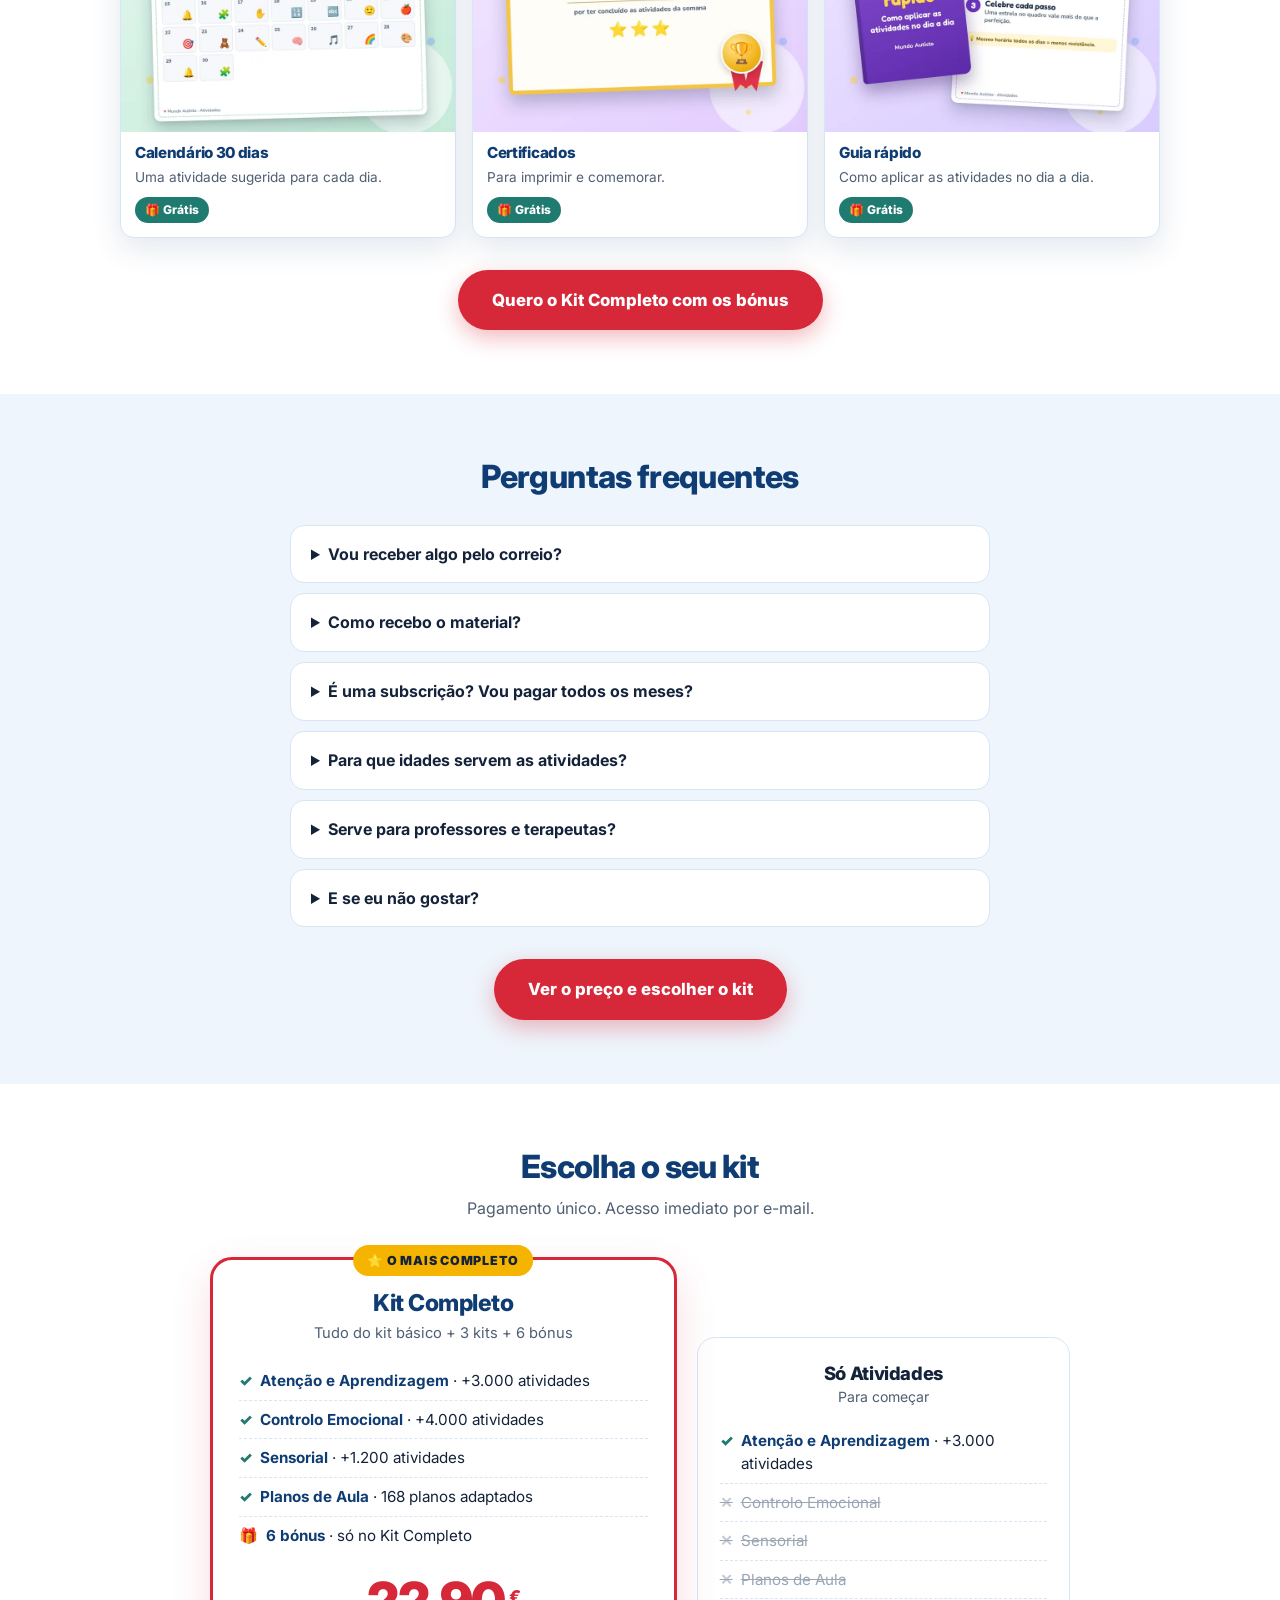
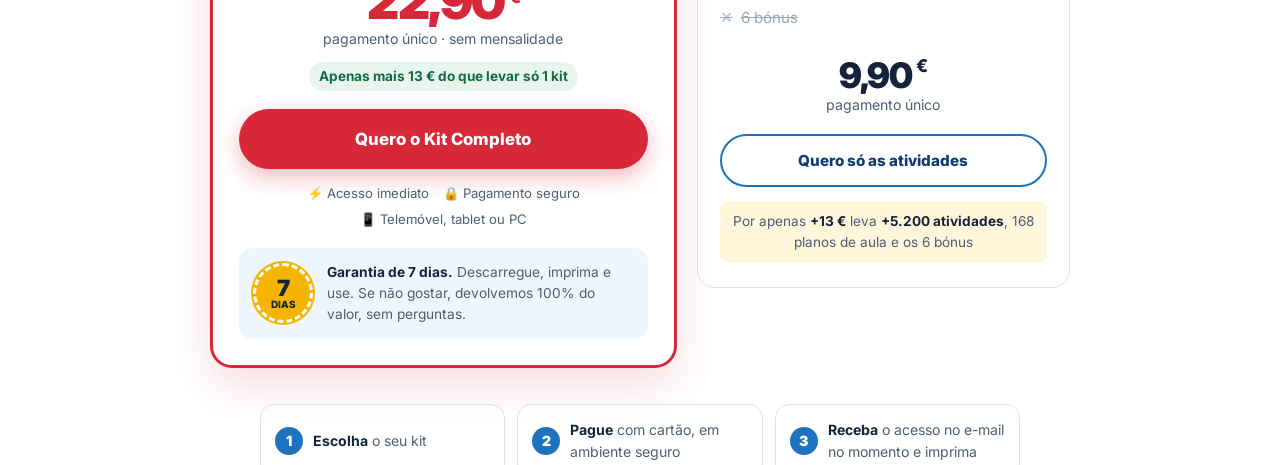
==== commit c5c6d31f: "Revisão PT-PT: Aprendizagem, de imediato, diretamente Co-Authored-By: Claude Opus 5.5 <noreply@anthr" ====
--- a/index.html
+++ b/index.html
@@ -312,10 +312,10 @@
     <a class="btn" href="#oferta">Quero o Kit Completo</a>
     <ul class="selos-hero">
       <li>✅ <strong>Pagamento único</strong> — não é subscrição</li>
-      <li>📄 <strong>PDF no seu e-mail</strong> na hora — nada vai pelo correio</li>
+      <li>📄 <strong>PDF no seu e-mail</strong> de imediato — nada vai pelo correio</li>
       <li>🛡️ <strong>7 dias de garantia</strong> — se não gostar, devolvemos</li>
     </ul>
-    <p class="atalhos"><a class="rolar" href="#amostra">Ver as atividades por dentro ↓</a><a href="#oferta">Ir direto ao preço</a></p>
+    <p class="atalhos"><a class="rolar" href="#amostra">Ver as atividades por dentro ↓</a><a href="#oferta">Ir diretamente ao preço</a></p>
   </div>
 </section>
 
@@ -335,7 +335,7 @@
       </div>
       <div>
     <div class="numeros">
-        <div class="num n-atencao"><strong>+3.000</strong><span>Atenção e Aprendizado</span></div>
+        <div class="num n-atencao"><strong>+3.000</strong><span>Atenção e Aprendizagem</span></div>
         <div class="num n-emocional"><strong>+4.000</strong><span>Controlo Emocional</span></div>
         <div class="num n-sensorial"><strong>+1.200</strong><span>Sensorial</span></div>
         <div class="num n-planos"><strong>168</strong><span>Planos de Aula</span></div>
@@ -409,7 +409,7 @@
 <section id="oferta">
   <div class="container">
     <h2 class="titulo">Escolha o seu kit</h2>
-    <p class="sub">Pagamento único. Acesso imediato no seu e-mail.</p>
+    <p class="sub">Pagamento único. Acesso imediato por e-mail.</p>
 
     <div class="oferta">
       <!-- Vídeo dos kits: volta aqui quando o criativo tiver o preço "separados" corrigido (preço do Kit Completo 22,90 €).
@@ -423,7 +423,7 @@
         <h3>Kit Completo</h3>
         <p class="resumo">Tudo do kit básico + 3 kits + 6 bónus</p>
         <ul class="lista">
-          <li><span><b>Atenção e Aprendizado</b> · +3.000 atividades</span></li>
+          <li><span><b>Atenção e Aprendizagem</b> · +3.000 atividades</span></li>
           <li><span><b>Controlo Emocional</b> · +4.000 atividades</span></li>
           <li><span><b>Sensorial</b> · +1.200 atividades</span></li>
           <li><span><b>Planos de Aula</b> · 168 planos adaptados</span></li>
@@ -432,7 +432,7 @@
         <div class="preco">
           <div class="por">22,90<small>€</small></div>
           <div class="unico">pagamento único · sem mensalidade</div>
-          <div class="economia"><strong class="economize">Só +13 € do que levar apenas 1 kit</strong></div>
+          <div class="economia"><strong class="economize">Apenas mais 13 € do que levar só 1 kit</strong></div>
         </div>
         <a class="btn bloco" href="#" data-checkout="completo">Quero o Kit Completo</a>
         <div class="confianca"><span>⚡ Acesso imediato</span><span>🔒 Pagamento seguro</span><span>📱 Telemóvel, tablet ou PC</span></div>
@@ -445,7 +445,7 @@
         <h3>Só Atividades</h3>
         <p class="resumo">Para começar</p>
         <ul class="lista">
-          <li><span><b>Atenção e Aprendizado</b> · +3.000 atividades</span></li>
+          <li><span><b>Atenção e Aprendizagem</b> · +3.000 atividades</span></li>
           <li class="nao"><span>Controlo Emocional</span></li>
           <li class="nao"><span>Sensorial</span></li>
           <li class="nao"><span>Planos de Aula</span></li>
